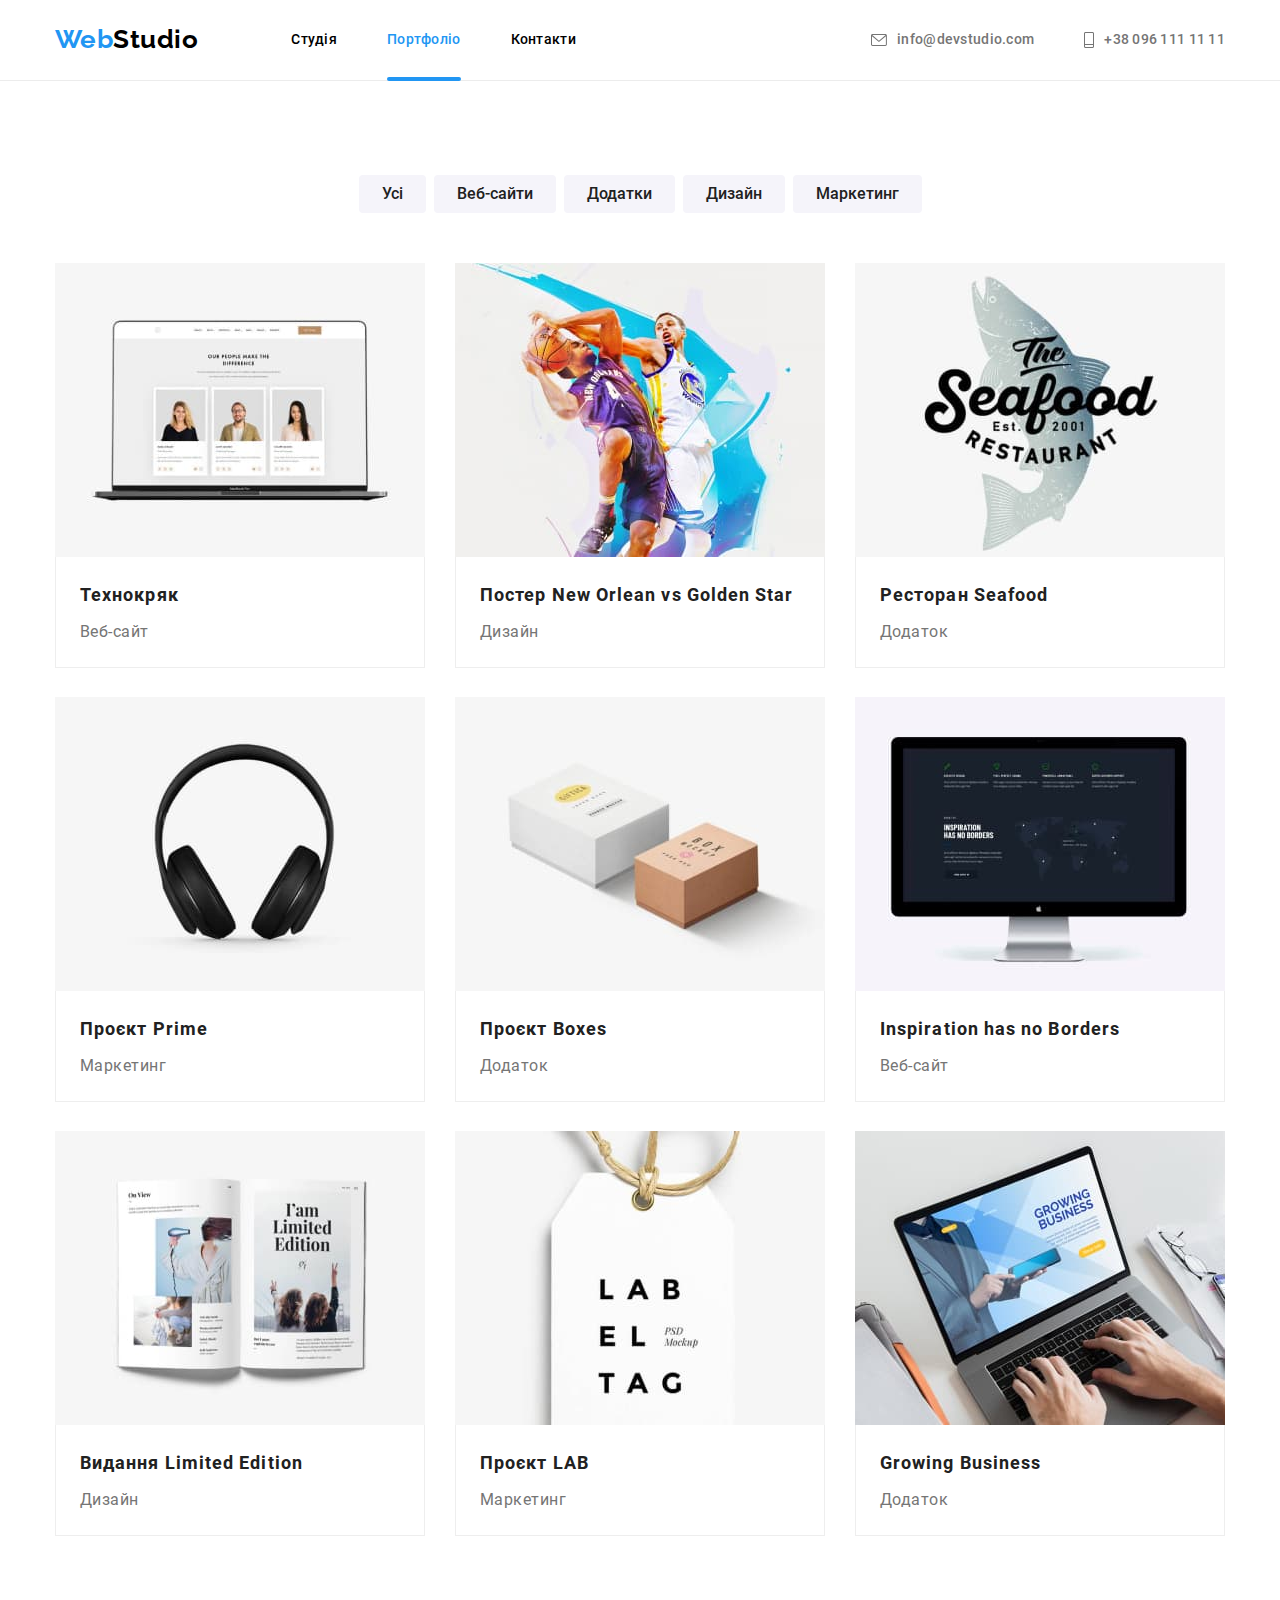
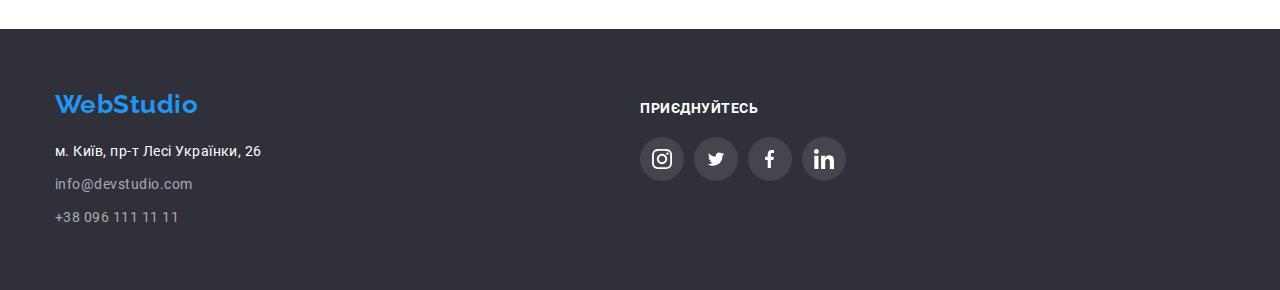
==== portfolio.html @ 0b87cbca "initial" ====
<!DOCTYPE html>
<html lang="uk">
  <head>
    <meta charset="UTF-8" />
    <meta http-equiv="X-UA-Compatible" content="IE=edge" />
    <meta name="viewport" content="width=device-width, initial-scale=1.0" />
    <link rel="stylesheet" href="./css/main.min.css" />
    <title>Студія</title>
  </head>
  <body>
    <!-- Шапка сайту -->
    <header class="header">
      <div class="container container--df container--ai-center">
        <a class="logo header__logo link" href="./index.html">
          <span class="logo__part logo__part--accent">Web</span
          ><span class="logo__part logo__part--black">Studio</span>
        </a>

        <nav class="nav">
          <ul class="nav-list">
            <li class="nav-list__item">
              <a class="nav-list__link link" href="./index.html"> Студія </a>
            </li>
            <li class="nav-list__item">
              <a
                class="nav-list__link nav-list__link--current link"
                href="./portfolio.html"
              >
                Портфоліо
              </a>
            </li>
            <li class="nav-list__item">
              <a class="nav-list__link link" href="">Контакти</a>
            </li>
          </ul>
        </nav>

        <ul class="addr-list addr-list--right">
          <li class="addr-list__item">
            <a
              class="addr-list__link addr-list__link--gray link"
              href="mailto:info@devstudio.com"
            >
              <svg class="addr-list__icon" width="16" height="12">
                <use href="images/icons.svg#icon-mail"></use>
              </svg>
              info@devstudio.com
            </a>
          </li>
          <li class="addr-list__item">
            <a
              class="addr-list__link addr-list__link--gray link"
              href="tel:+380961111111"
            >
              <svg class="addr-list__icon" width="10" height="16">
                <use href="images/icons.svg#icon-phone"></use>
              </svg>
              +38 096 111 11 11
            </a>
          </li>
        </ul>
      </div>
    </header>

    <!-- Головний вміст -->
    <main class="main">
      <!-- Наші роботи -->
      <section class="section works">
        <div class="container">
          <h1 class="visually-hidden">Наші роботи</h1>
          <ul class="works-filter-list list">
            <li class="works-item">
              <button class="btn btn--small-alt" type="button">Усі</button>
            </li>
            <li class="works-item">
              <button class="btn btn--small-alt" type="button">
                Веб-сайти
              </button>
            </li>
            <li class="works-item">
              <button class="btn btn--small-alt" type="button">Додатки</button>
            </li>
            <li class="works-item">
              <button class="btn btn--small-alt" type="button">Дизайн</button>
            </li>
            <li class="works-item">
              <button class="btn btn--small-alt" type="button">
                Маркетинг
              </button>
            </li>
          </ul>

          <h2 class="visually-hidden">Галерея робіт</h2>
          <ul class="works-gallery-list list">
            <li class="works-gallery-item">
              <a class="works-gallery-link-wrap link" href="">
                <div class="works-gallery-item-wrap">
                  <img
                    class="works-gallery-img"
                    src="./images/portfolio/work1.jpg"
                    alt="Комп'ютер з відкритою веб-сторінкою"
                    width="370"
                    height="294"
                  />
                  <p class="works-gallery-overlay-text">
                    Ресурс пропонує комплексні пропозиції з різним рівнем
                    функціоналу та сервісів. Все це дозволить відвідувачу
                    отримати вичерпні відомості про компанію чи приватну особу.
                  </p>
                </div>
                <div class="works-gallery-content">
                  <h3 class="works-gallery-item-title">Технокряк</h3>
                  <p class="works-gallery-item-text">Веб-сайт</p>
                </div>
              </a>
            </li>
            <li class="works-gallery-item">
              <a class="works-gallery-link-wrap link" href="">
                <div class="works-gallery-item-wrap">
                  <img
                    class="works-gallery-img"
                    src="./images/portfolio/work2.jpg"
                    alt="Дві людини грають в баскетбол"
                    width="370"
                    height="294"
                  />
                  <p class="works-gallery-overlay-text">
                    Ресурс пропонує комплексні пропозиції з різним рівнем
                    функціоналу та сервісів. Все це дозволить відвідувачу
                    отримати вичерпні відомості про компанію чи приватну особу.
                  </p>
                </div>
                <div class="works-gallery-content">
                  <h3 class="works-gallery-item-title">
                    Постер <span lang="en">New Orlean vs Golden Star</span>
                  </h3>
                  <p class="works-gallery-item-text">Дизайн</p>
                </div>
              </a>
            </li>
            <li class="works-gallery-item">
              <a class="works-gallery-link-wrap link" href="">
                <div class="works-gallery-item-wrap">
                  <img
                    class="works-gallery-img"
                    src="./images/portfolio/work3.jpg"
                    alt="Назва ресторану, на фоні якого намальована риба"
                    width="370"
                    height="294"
                  />
                  <p class="works-gallery-overlay-text">
                    Ресурс пропонує комплексні пропозиції з різним рівнем
                    функціоналу та сервісів. Все це дозволить відвідувачу
                    отримати вичерпні відомості про компанію чи приватну особу.
                  </p>
                </div>
                <div class="works-gallery-content">
                  <h3 class="works-gallery-item-title">
                    Ресторан <span lang="en">Seafood</span>
                  </h3>
                  <p class="works-gallery-item-text">Додаток</p>
                </div>
              </a>
            </li>
            <li class="works-gallery-item">
              <a class="works-gallery-link-wrap link" href="">
                <div class="works-gallery-item-wrap">
                  <img
                    class="works-gallery-img"
                    src="./images/portfolio/work4.jpg"
                    alt="Повнорозмірні навушники"
                    width="370"
                    height="294"
                  />
                  <p class="works-gallery-overlay-text">
                    Ресурс пропонує комплексні пропозиції з різним рівнем
                    функціоналу та сервісів. Все це дозволить відвідувачу
                    отримати вичерпні відомості про компанію чи приватну особу.
                  </p>
                </div>
                <div class="works-gallery-content">
                  <h3 class="works-gallery-item-title">
                    Проєкт <span lang="en">Prime</span>
                  </h3>
                  <p class="works-gallery-item-text">Маркетинг</p>
                </div>
              </a>
            </li>
            <li class="works-gallery-item">
              <a class="works-gallery-link-wrap link" href="">
                <div class="works-gallery-item-wrap">
                  <img
                    class="works-gallery-img"
                    src="./images/portfolio/work5.jpg"
                    alt="Дві коробки"
                    width="370"
                    height="294"
                  />
                  <p class="works-gallery-overlay-text">
                    Ресурс пропонує комплексні пропозиції з різним рівнем
                    функціоналу та сервісів. Все це дозволить відвідувачу
                    отримати вичерпні відомості про компанію чи приватну особу.
                  </p>
                </div>
                <div class="works-gallery-content">
                  <h3 class="works-gallery-item-title">
                    Проєкт <span lang="en">Boxes</span>
                  </h3>
                  <p class="works-gallery-item-text">Додаток</p>
                </div>
              </a>
            </li>
            <li class="works-gallery-item">
              <a class="works-gallery-link-wrap link" href="">
                <div class="works-gallery-item-wrap">
                  <img
                    class="works-gallery-img"
                    src="./images/portfolio/work6.jpg"
                    alt="Монітор, на якому включено веб-сайт"
                    width="370"
                    height="294"
                  />
                  <p class="works-gallery-overlay-text">
                    Ресурс пропонує комплексні пропозиції з різним рівнем
                    функціоналу та сервісів. Все це дозволить відвідувачу
                    отримати вичерпні відомості про компанію чи приватну особу.
                  </p>
                </div>
                <div class="works-gallery-content">
                  <h3 class="works-gallery-item-title">
                    <span lang="en">Inspiration has no Borders</span>
                  </h3>
                  <p class="works-gallery-item-text">Веб-сайт</p>
                </div>
              </a>
            </li>
            <li class="works-gallery-item">
              <a class="works-gallery-link-wrap link" href="">
                <div class="works-gallery-item-wrap">
                  <img
                    class="works-gallery-img"
                    src="./images/portfolio/work7.jpg"
                    alt="Відкрита книга видання"
                    width="370"
                    height="294"
                  />
                  <p class="works-gallery-overlay-text">
                    Ресурс пропонує комплексні пропозиції з різним рівнем
                    функціоналу та сервісів. Все це дозволить відвідувачу
                    отримати вичерпні відомості про компанію чи приватну особу.
                  </p>
                </div>
                <div class="works-gallery-content">
                  <h3 class="works-gallery-item-title">
                    Видання <span lang="en">Limited Edition</span>
                  </h3>
                  <p class="works-gallery-item-text">Дизайн</p>
                </div>
              </a>
            </li>
            <li class="works-gallery-item">
              <a class="works-gallery-link-wrap link" href="">
                <div class="works-gallery-item-wrap">
                  <img
                    class="works-gallery-img"
                    src="./images/portfolio/work8.jpg"
                    alt="Лейбел на мотузці"
                    width="370"
                    height="294"
                  />
                  <p class="works-gallery-overlay-text">
                    Ресурс пропонує комплексні пропозиції з різним рівнем
                    функціоналу та сервісів. Все це дозволить відвідувачу
                    отримати вичерпні відомості про компанію чи приватну особу.
                  </p>
                </div>
                <div class="works-gallery-content">
                  <h3 class="works-gallery-item-title">
                    Проєкт <span lang="en">LAB</span>
                  </h3>
                  <p class="works-gallery-item-text">Маркетинг</p>
                </div>
              </a>
            </li>
            <li class="works-gallery-item">
              <a class="works-gallery-link-wrap link" href="">
                <div class="works-gallery-item-wrap">
                  <img
                    class="works-gallery-img"
                    src="./images/portfolio/work9.jpg"
                    alt="Ноутбук, за яким працюють, на якому відкрито додаток"
                    width="370"
                    height="294"
                  />
                  <p class="works-gallery-overlay-text">
                    Ресурс пропонує комплексні пропозиції з різним рівнем
                    функціоналу та сервісів. Все це дозволить відвідувачу
                    отримати вичерпні відомості про компанію чи приватну особу.
                  </p>
                </div>
                <div class="works-gallery-content">
                  <h3 class="works-gallery-item-title">Growing Business</h3>
                  <p class="works-gallery-item-text">Додаток</p>
                </div>
              </a>
            </li>
          </ul>
        </div>
      </section>
    </main>

    <!-- Підвал -->
    <footer class="footer">
      <div class="container footer-container">
        <div class="footer-address">
          <a class="logo footer-logo text-accent link" href="./index.html">
            Web<span class="text-white">Studio</span>
          </a>

          <address class="footer-addr">
            <p class="footer-text footer-direction">
              м. Київ, пр-т Лесі Українки, 26
            </p>

            <ul class="footer-list">
              <li class="footer-item">
                <a
                  class="footer-text footer-item-link link"
                  href="mailto:info@devstudio.com"
                  >info@devstudio.com</a
                >
              </li>
              <li class="footer-item">
                <a
                  class="footer-text footer-item-link link"
                  href="tel:+380961111111"
                  >+38 096 111 11 11</a
                >
              </li>
            </ul>
          </address>
        </div>

        <div class="footer-social-links">
          <h3 class="footer-social-text">Приєднуйтесь</h3>
          <ul class="footer-social-list">
            <li class="footer-social-item">
              <a class="footer-social-link" href="">
                <svg class="footer-social-icon" width="20" height="20">
                  <use href="./images/icons.svg#icon-instagram"></use>
                </svg>
              </a>
            </li>
            <li class="footer-social-item">
              <a class="footer-social-link" href="">
                <svg class="footer-social-icon" width="20" height="16.25">
                  <use href="./images/icons.svg#icon-twitter"></use>
                </svg>
              </a>
            </li>
            <li class="footer-social-item">
              <a class="footer-social-link" href="">
                <svg class="footer-social-icon" width="10" height="20">
                  <use href="./images/icons.svg#icon-facebook"></use>
                </svg>
              </a>
            </li>
            <li class="footer-social-item">
              <a class="footer-social-link" href="">
                <svg class="footer-social-icon" width="20" height="20">
                  <use href="./images/icons.svg#icon-linkedin"></use>
                </svg>
              </a>
            </li>
          </ul>
        </div>
      </div>
    </footer>
  </body>
</html>
---- css/main.min.css ----
:root{--primary-color: #212121;--secondary-color: #757575;--secondary-sub-color: #ffffff99;--accent-primary-color: #2196f3;--primary-background-color: #ffffff;--secondary-background-color: #2f303a;--primary-white-color: #ffffff;--primary-black-color: #000000;--logo-text-font: "Raleway", sans-serif;--primary-gap: 30px;--primary-icon-color: #afb1b8;--default-cubic-bezier: cubic-bezier(0.4, 0, 0.2, 1)}.visually-hidden{position:absolute;width:1px;height:1px;margin:-1px;border:0;padding:0;white-space:nowrap;-webkit-clip-path:inset(100%);clip-path:inset(100%);clip:rect(0 0 0 0);overflow:hidden}.is-hidden{opacity:0;visibility:hidden;pointer-events:none}/*! modern-normalize v1.1.0 | MIT License | https://github.com/sindresorhus/modern-normalize */*,::before,::after{-webkit-box-sizing:border-box;box-sizing:border-box}html{-moz-tab-size:4;-o-tab-size:4;tab-size:4}html{line-height:1.15;-webkit-text-size-adjust:100%}body{margin:0}body{font-family:system-ui,-apple-system,"Segoe UI",Roboto,Helvetica,Arial,sans-serif,"Apple Color Emoji","Segoe UI Emoji"}hr{height:0;color:inherit}abbr[title]{-webkit-text-decoration:underline dotted;text-decoration:underline dotted}b,strong{font-weight:bolder}code,kbd,samp,pre{font-family:ui-monospace,SFMono-Regular,Consolas,"Liberation Mono",Menlo,monospace;font-size:1em}small{font-size:80%}sub,sup{font-size:75%;line-height:0;position:relative;vertical-align:baseline}sub{bottom:-0.25em}sup{top:-0.5em}table{text-indent:0;border-color:inherit}button,input,optgroup,select,textarea{font-family:inherit;font-size:100%;line-height:1.15;margin:0}button,select{text-transform:none}button,[type=button],[type=reset],[type=submit]{-webkit-appearance:button}::-moz-focus-inner{border-style:none;padding:0}:-moz-focusring{outline:1px dotted ButtonText}:-moz-ui-invalid{box-shadow:none}legend{padding:0}progress{vertical-align:baseline}::-webkit-inner-spin-button,::-webkit-outer-spin-button{height:auto}[type=search]{-webkit-appearance:textfield;outline-offset:-2px}::-webkit-search-decoration{-webkit-appearance:none}::-webkit-file-upload-button{-webkit-appearance:button;font:inherit}summary{display:list-item}h1,h2,h3,h4,h5,h6,p{margin:0;padding:0}ul{margin:0;padding:0;list-style:none}textarea{resize:none}.link{text-decoration:none}body{font-family:"Roboto",sans-serif;letter-spacing:.03em;color:var(--primary-color)}@font-face{font-family:"Raleway";font-style:normal;font-weight:700;src:local(""),url("../fonts/raleway-v28-latin-700.woff2") format("woff2"),url("../fonts/raleway-v28-latin-700.woff") format("woff")}@font-face{font-family:"Roboto";font-style:normal;font-weight:400;src:local(""),url("../fonts/roboto-v30-latin_cyrillic-ext_cyrillic-regular.woff2") format("woff2"),url("../fonts/roboto-v30-latin_cyrillic-ext_cyrillic-regular.woff") format("woff")}@font-face{font-family:"Roboto";font-style:normal;font-weight:500;src:local(""),url("../fonts/roboto-v30-latin_cyrillic-ext_cyrillic-500.woff2") format("woff2"),url("../fonts/roboto-v30-latin_cyrillic-ext_cyrillic-500.woff") format("woff")}@font-face{font-family:"Roboto";font-style:normal;font-weight:700;src:local(""),url("../fonts/roboto-v30-latin_cyrillic-ext_cyrillic-700.woff2") format("woff2"),url("../fonts/roboto-v30-latin_cyrillic-ext_cyrillic-700.woff") format("woff")}@font-face{font-family:"Roboto";font-style:normal;font-weight:900;src:local(""),url("../fonts/roboto-v30-latin_cyrillic-ext_cyrillic-900.woff2") format("woff2"),url("../fonts/roboto-v30-latin_cyrillic-ext_cyrillic-900.woff") format("woff")}.flex-center{display:-webkit-box;display:-ms-flexbox;display:flex;-webkit-box-pack:center;-ms-flex-pack:center;justify-content:center}.btn,.btn--small-alt,.btn--hover-effect{min-width:200px;height:50px;padding-inline:32px;padding-block:10px;font-family:inherit;font-weight:700;font-size:16px;line-height:1.88;text-align:center;letter-spacing:.06em;-webkit-transition:background-color 250ms var(--default-cubic-bezier),color 250ms var(--default-cubic-bezier);-o-transition:background-color 250ms var(--default-cubic-bezier),color 250ms var(--default-cubic-bezier);transition:background-color 250ms var(--default-cubic-bezier),color 250ms var(--default-cubic-bezier);color:var(--primary-white-color);background-color:var(--accent-primary-color);border:1px solid rgba(0,0,0,0);border-radius:4px;cursor:pointer}.btn--db{display:block}.btn--df{display:-webkit-box;display:-ms-flexbox;display:flex}.btn--dif{display:-webkit-inline-box;display:-ms-inline-flexbox;display:inline-flex}.btn--flex-center{-webkit-box-pack:center;-ms-flex-pack:center;justify-content:center;-webkit-box-align:center;-ms-flex-align:center;align-items:center}.btn--gap10{gap:10px}.btn--margin-inline-auto{margin-left:auto;margin-right:auto}.btn--hover-effect:hover,.btn--hover-effect:focus{background-color:var(--primary-white-color);color:var(--accent-primary-color)}.btn--shadow-persistent{-webkit-box-shadow:0px 4px 4px rgba(0,0,0,.15);box-shadow:0px 4px 4px rgba(0,0,0,.15)}.btn--shadow-on-hover{-webkit-transition:background-color 250ms var(--default-cubic-bezier),color 250ms var(--default-cubic-bezier),-webkit-box-shadow 250ms var(--default-cubic-bezier);transition:background-color 250ms var(--default-cubic-bezier),color 250ms var(--default-cubic-bezier),-webkit-box-shadow 250ms var(--default-cubic-bezier);-o-transition:background-color 250ms var(--default-cubic-bezier),color 250ms var(--default-cubic-bezier),box-shadow 250ms var(--default-cubic-bezier);transition:background-color 250ms var(--default-cubic-bezier),color 250ms var(--default-cubic-bezier),box-shadow 250ms var(--default-cubic-bezier);transition:background-color 250ms var(--default-cubic-bezier),color 250ms var(--default-cubic-bezier),box-shadow 250ms var(--default-cubic-bezier),-webkit-box-shadow 250ms var(--default-cubic-bezier)}.btn--shadow-on-hover:hover,.btn--shadow-on-hover:focus{-webkit-box-shadow:0px 4px 4px rgba(0,0,0,.15);box-shadow:0px 4px 4px rgba(0,0,0,.15)}.btn--small-alt{min-width:25px;height:38px;padding-inline:22px;padding-block:0px;font-weight:500;line-height:1.62;letter-spacing:normal;-webkit-transition:background-color 250ms var(--default-cubic-bezier),color 250ms var(--default-cubic-bezier),-webkit-box-shadow 250ms var(--default-cubic-bezier);transition:background-color 250ms var(--default-cubic-bezier),color 250ms var(--default-cubic-bezier),-webkit-box-shadow 250ms var(--default-cubic-bezier);-o-transition:background-color 250ms var(--default-cubic-bezier),color 250ms var(--default-cubic-bezier),box-shadow 250ms var(--default-cubic-bezier);transition:background-color 250ms var(--default-cubic-bezier),color 250ms var(--default-cubic-bezier),box-shadow 250ms var(--default-cubic-bezier);transition:background-color 250ms var(--default-cubic-bezier),color 250ms var(--default-cubic-bezier),box-shadow 250ms var(--default-cubic-bezier),-webkit-box-shadow 250ms var(--default-cubic-bezier);color:var(--primary-color);background-color:#f5f4fa}.btn--small-alt:hover,.btn--small-alt:focus{background-color:var(--accent-primary-color);color:var(--primary-white-color);-webkit-box-shadow:0px 3px 1px rgba(0,0,0,.1),0px 1px 2px rgba(0,0,0,.08),0px 2px 2px rgba(0,0,0,.12);box-shadow:0px 3px 1px rgba(0,0,0,.1),0px 1px 2px rgba(0,0,0,.08),0px 2px 2px rgba(0,0,0,.12)}.container{margin-inline:auto;padding-inline:15px;width:1200px}.container--df{display:-webkit-box;display:-ms-flexbox;display:flex}.container--ai-center{-webkit-box-align:center;-ms-flex-align:center;align-items:center}.section{padding-top:94px;padding-bottom:94px}.section__title{margin-bottom:50px;font-size:36px;line-height:1.17;text-align:center}.clients-backdrop{position:fixed;top:0;left:0;width:100%;height:100%;-webkit-transition:opacity 250ms var(--default-cubic-bezier),visibility 250ms var(--default-cubic-bezier);-o-transition:opacity 250ms var(--default-cubic-bezier),visibility 250ms var(--default-cubic-bezier);transition:opacity 250ms var(--default-cubic-bezier),visibility 250ms var(--default-cubic-bezier);background-color:rgba(0,0,0,.2)}.clients-backdrop.is-hidden{-webkit-transition:opacity 250ms var(--default-cubic-bezier),visibility 250ms var(--default-cubic-bezier);-o-transition:opacity 250ms var(--default-cubic-bezier),visibility 250ms var(--default-cubic-bezier);transition:opacity 250ms var(--default-cubic-bezier),visibility 250ms var(--default-cubic-bezier)}.clients-backdrop .clients-modal{position:absolute;top:50%;left:50%;padding:40px;width:530px;height:580px;-webkit-transform:translate(-50%, -50%);-ms-transform:translate(-50%, -50%);transform:translate(-50%, -50%);background-color:#fff;border-radius:4px}.modal-btn-close{position:absolute;top:8px;right:8px;display:-webkit-box;display:-ms-flexbox;display:flex;-webkit-box-pack:center;-ms-flex-pack:center;justify-content:center;-webkit-box-align:center;-ms-flex-align:center;align-items:center;width:30px;height:30px;background-color:var(--primary-background-color);border:1px solid rgba(0,0,0,.1);border-radius:50%;cursor:pointer}.modal-btn-close:hover .modal-btn-icon,.modal-btn-close:focus .modal-btn-icon{fill:var(--accent-primary-color)}.modal-title{margin-bottom:12px;font-weight:700;font-size:20px;line-height:1.15;text-align:center;color:var(--primary-color)}.modal-form-wrap{display:-webkit-box;display:-ms-flexbox;display:flex;-webkit-box-orient:vertical;-webkit-box-direction:normal;-ms-flex-direction:column;flex-direction:column;gap:10px;margin-bottom:20px}.modal-form-field-wrap{position:relative}.modal-form-field{display:-webkit-box;display:-ms-flexbox;display:flex;-webkit-box-pack:center;-ms-flex-pack:center;justify-content:center;-webkit-box-align:center;-ms-flex-align:center;align-items:center;gap:8px;margin-bottom:30px}.modal-form-flex-field{display:-webkit-box;display:-ms-flexbox;display:flex;-webkit-box-orient:vertical;-webkit-box-direction:normal;-ms-flex-direction:column;flex-direction:column;gap:4px}.modal-form-text{font-size:12px;line-height:1.17;letter-spacing:.01em;color:#757575}.modal-form-input{display:block;width:100%;height:40px;padding-left:42px;-webkit-transition:border-color 250ms var(--default-cubic-bezier);-o-transition:border-color 250ms var(--default-cubic-bezier);transition:border-color 250ms var(--default-cubic-bezier);border:1px solid rgba(33,33,33,.2);border-radius:4px;outline:rgba(0,0,0,0)}.modal-form-input:focus{border-color:var(--accent-primary-color)}.modal-form-input:focus+.modal-form-icon{fill:var(--accent-primary-color)}.modal-form-textarea{display:block;width:100%;height:120px;padding-inline:16px;padding-block:12px;font-size:12px;line-height:1.17;letter-spacing:.01em;-webkit-transition:border-color 250ms var(--default-cubic-bezier);-o-transition:border-color 250ms var(--default-cubic-bezier);transition:border-color 250ms var(--default-cubic-bezier);border:1px solid rgba(33,33,33,.2);border-radius:4px;outline:rgba(0,0,0,0)}.modal-form-textarea:focus{border-color:var(--accent-primary-color)}.modal-form-textarea::-webkit-input-placeholder{font-size:12px;line-height:1.17;letter-spacing:.01em;color:rgba(117,117,117,.5)}.modal-form-textarea::-moz-placeholder{font-size:12px;line-height:1.17;letter-spacing:.01em;color:rgba(117,117,117,.5)}.modal-form-textarea:-ms-input-placeholder{font-size:12px;line-height:1.17;letter-spacing:.01em;color:rgba(117,117,117,.5)}.modal-form-textarea::-ms-input-placeholder{font-size:12px;line-height:1.17;letter-spacing:.01em;color:rgba(117,117,117,.5)}.modal-form-textarea::placeholder{font-size:12px;line-height:1.17;letter-spacing:.01em;color:rgba(117,117,117,.5)}.modal-form-icon{position:absolute;top:50%;left:12px;-webkit-transform:translateY(-50%);-ms-transform:translateY(-50%);transform:translateY(-50%);-webkit-transition:fill 250ms var(--default-cubic-bezier);-o-transition:fill 250ms var(--default-cubic-bezier);transition:fill 250ms var(--default-cubic-bezier);pointer-events:none}.modal-form-icon-wrap{display:inline-block;width:16px;height:15px;-webkit-transition:background-color 250ms var(--default-cubic-bezier),border-color 250ms var(--default-cubic-bezier);-o-transition:background-color 250ms var(--default-cubic-bezier),border-color 250ms var(--default-cubic-bezier);transition:background-color 250ms var(--default-cubic-bezier),border-color 250ms var(--default-cubic-bezier);border:2px solid #000;border-radius:2px}.modal-form-icon-inline{position:relative;top:-2px;left:-2px;fill:var(--primary-white-color);background-color:rgba(0,0,0,0);outline:rgba(0,0,0,0)}.modal-form-icon-inline:focus{outline:2px solid #000}.modal-form-checkbox:checked+.modal-form-icon-wrap{background-color:var(--accent-primary-color);border-color:rgba(0,0,0,0)}.modal-form-agreement{font-size:14px;line-height:1.71;color:var(--secondary-color)}.modal-form-agreement a{color:var(--accent-primary-color)}.logo{font-family:var(--logo-text-font);font-weight:700;font-size:26px;line-height:1.2;color:var(--accent-primary-color)}.logo__part--white{color:var(--primary-white-color)}.logo__part--black{color:var(--primary-black-color)}.logo__part--accent{color:var(--accent-primary-color)}.clients-list{display:-webkit-box;display:-ms-flexbox;display:flex;-ms-flex-wrap:wrap;flex-wrap:wrap;gap:30px}.clients-item{width:calc((100% - 150px)/6)}.clients-item-link{display:-webkit-box;display:-ms-flexbox;display:flex;-webkit-box-pack:center;-ms-flex-pack:center;justify-content:center;-webkit-box-align:center;-ms-flex-align:center;align-items:center;min-width:100%;height:92px;-webkit-transition:border-color 250ms var(--default-cubic-bezier),color 250ms var(--default-cubic-bezier);-o-transition:border-color 250ms var(--default-cubic-bezier),color 250ms var(--default-cubic-bezier);transition:border-color 250ms var(--default-cubic-bezier),color 250ms var(--default-cubic-bezier);border:1px solid var(--primary-icon-color);border-radius:4px;color:var(--primary-icon-color);cursor:pointer}.clients-item-link:hover,.clients-item-link:focus{border-color:var(--accent-primary-color);color:var(--accent-primary-color)}.clients-item-link:active{border-color:var(--primary-icon-color);color:var(--primary-icon-color)}.clients-icon{fill:currentColor}.features{padding-bottom:0}.features-list{display:-webkit-box;display:-ms-flexbox;display:flex;-ms-flex-wrap:wrap;flex-wrap:wrap;gap:var(--primary-gap)}.features-list__item{width:calc((100% - var(--primary-gap)*3)/4)}.features__title{padding-bottom:10px;font-size:14px;line-height:1.14;text-transform:uppercase}.features__text{font-size:14px;line-height:1.71;color:var(--secondary-color)}.features__icon-container{display:-webkit-box;display:-ms-flexbox;display:flex;-webkit-box-pack:center;-ms-flex-pack:center;justify-content:center;-webkit-box-align:center;-ms-flex-align:center;align-items:center;min-width:100%;height:120px;margin-bottom:30px;background-color:#f5f4fa}.footer{padding-block:60px;background-color:var(--secondary-background-color)}.footer-container{display:-webkit-box;display:-ms-flexbox;display:flex}.footer-logo{display:inline-block;padding-bottom:20px}.footer-text{display:inline-block;font-style:normal;font-size:14px;line-height:1.71}.footer-direction{margin-bottom:9px;color:var(--primary-white-color)}.footer-item{margin-bottom:9px}.footer-item:last-child{margin-bottom:0}.footer-item-link{-webkit-transition:color 250ms var(--default-cubic-bezier);-o-transition:color 250ms var(--default-cubic-bezier);transition:color 250ms var(--default-cubic-bezier);color:var(--secondary-sub-color)}.footer-item-link:hover,.footer-item-link:focus{color:var(--accent-primary-color)}.footer-item-link:active{color:var(--secondary-sub-color)}.footer-address{-webkit-box-flex:1;-ms-flex-positive:1;flex-grow:1}.footer-social-links{-webkit-box-flex:1;-ms-flex-positive:1;flex-grow:1;margin-top:12px}.footer-social-text{padding-bottom:20px;font-weight:700;font-size:14px;line-height:1.14;text-transform:uppercase;color:#fff}.footer-social-list{display:-webkit-box;display:-ms-flexbox;display:flex;gap:10px}.footer-social-link{display:-webkit-box;display:-ms-flexbox;display:flex;-webkit-box-pack:center;-ms-flex-pack:center;justify-content:center;-webkit-box-align:center;-ms-flex-align:center;align-items:center;width:44px;height:44px;-webkit-transition:background-color 250ms var(--default-cubic-bezier);-o-transition:background-color 250ms var(--default-cubic-bezier);transition:background-color 250ms var(--default-cubic-bezier);border-radius:50%;background-color:rgba(255,255,255,.1);color:#fff;cursor:pointer}.footer-social-link:hover,.footer-social-link:focus{background-color:var(--accent-primary-color)}.footer-social-link:active{background-color:rgba(255,255,255,.1)}.footer-social-icon{fill:currentColor}.footer-form-subscription{width:50%;margin-top:12px}.footer-form-text{display:block;padding-bottom:20px;font-weight:700;font-size:14px;line-height:1.14;text-transform:uppercase;color:var(--primary-white-color)}.footer-form-input{width:358px;height:50px;margin-right:12px;padding-left:16px;background-color:rgba(0,0,0,0);border:1px solid rgba(255,255,255,.3);border-radius:4px;-webkit-filter:drop-shadow(0px 4px 4px rgba(0, 0, 0, 0.15));filter:drop-shadow(0px 4px 4px rgba(0, 0, 0, 0.15));color:rgba(255,255,255,.6)}.footer-form-input::-webkit-input-placeholder{font-size:16px;line-height:1.25;color:rgba(255,255,255,.6)}.footer-form-input::-moz-placeholder{font-size:16px;line-height:1.25;color:rgba(255,255,255,.6)}.footer-form-input:-ms-input-placeholder{font-size:16px;line-height:1.25;color:rgba(255,255,255,.6)}.footer-form-input::-ms-input-placeholder{font-size:16px;line-height:1.25;color:rgba(255,255,255,.6)}.footer-form-input::placeholder{font-size:16px;line-height:1.25;color:rgba(255,255,255,.6)}.footer-form-icon{fill:currentColor}.header{-webkit-box-sizing:inherit;box-sizing:inherit;border-bottom:1px solid #ececec}.header__logo{margin-right:93px}.nav-list,.addr-list{display:-webkit-box;display:-ms-flexbox;display:flex;gap:50px}.nav-list__item{position:relative}.nav-list__link,.addr-list__link{display:block;-ms-flex-item-align:center;align-self:center;padding-top:32px;padding-bottom:32px;font-weight:500;font-size:14px;line-height:1.14;letter-spacing:.02em;-webkit-transition:color 250ms var(--default-cubic-bezier);-o-transition:color 250ms var(--default-cubic-bezier);transition:color 250ms var(--default-cubic-bezier);color:var(--secondary-color);color:var(--primary-black-color)}.nav-list__link:hover,.addr-list__link:hover,.nav-list__link:focus,.addr-list__link:focus{color:var(--accent-primary-color)}.nav-list__link:active,.addr-list__link:active{color:var(--primary-black-color)}.nav-list__link--current{color:var(--accent-primary-color)}.nav-list__link--current::after{content:"";position:absolute;bottom:-1px;left:0;display:block;width:100%;height:4px;background:var(--accent-primary-color);border-radius:2px}.nav-list__link--gray{color:var(--secondary-color)}.addr-list--right{margin-left:auto}.addr-list__item{display:-webkit-box;display:-ms-flexbox;display:flex;gap:30px;-webkit-box-align:baseline;-ms-flex-align:baseline;align-items:baseline}.addr-list__link{display:-webkit-box;display:-ms-flexbox;display:flex;-webkit-box-align:center;-ms-flex-align:center;align-items:center;gap:10px}.addr-list__link--gray{color:var(--secondary-color)}.addr-list__icon{fill:currentColor}.hero{max-width:1600px;padding-block:200px;margin:0 auto;background-image:-webkit-gradient(linear, left top, left bottom, from(rgba(47, 48, 58, 0.4)), to(rgba(47, 48, 58, 0.4))),url("../images/index/hero-bg.jpg");background-image:-o-linear-gradient(rgba(47, 48, 58, 0.4), rgba(47, 48, 58, 0.4)),url("../images/index/hero-bg.jpg");background-image:linear-gradient(rgba(47, 48, 58, 0.4), rgba(47, 48, 58, 0.4)),url("../images/index/hero-bg.jpg");background-repeat:no-repeat;background-position:center;background-size:auto}.hero__title{margin-left:auto;margin-right:auto;margin-bottom:30px;width:696px;font-weight:900;font-size:44px;line-height:1.36;text-align:center;letter-spacing:.06em;text-transform:uppercase;color:var(--primary-white-color)}.ourworks__list{display:-webkit-box;display:-ms-flexbox;display:flex;-ms-flex-wrap:wrap;flex-wrap:wrap;gap:var(--primary-gap)}.ourworks-list__item{position:relative;width:calc((100% - var(--primary-gap)*2)/3);height:294px}.ourworks__img{display:block;width:100%;height:100%}.ourworks__text{position:absolute;bottom:0;display:block;width:100%;padding-top:27px;padding-bottom:27px;font-weight:700;font-size:14px;line-height:1.14;text-align:center;text-transform:uppercase;color:var(--primary-white-color);background-color:rgba(47,48,58,.8)}.team{background-color:#f5f4fa}.team-list{display:-webkit-box;display:-ms-flexbox;display:flex;-ms-flex-wrap:wrap;flex-wrap:wrap;gap:var(--primary-gap)}.team-item{width:calc((100% - var(--primary-gap)*3)/4);min-height:428px;background-color:#fff;-webkit-box-shadow:0px 1px 3px rgba(0,0,0,.12),0px 1px 1px rgba(0,0,0,.14),0px 2px 1px rgba(0,0,0,.2);box-shadow:0px 1px 3px rgba(0,0,0,.12),0px 1px 1px rgba(0,0,0,.14),0px 2px 1px rgba(0,0,0,.2);border-radius:0px 0px 4px 4px}.team-item img{display:block}.team-social-list{display:-webkit-box;display:-ms-flexbox;display:flex;-ms-flex-wrap:wrap;flex-wrap:wrap;-webkit-box-pack:center;-ms-flex-pack:center;justify-content:center;gap:10px;padding-inline:32px;margin-top:16px}.team-social-link{display:-webkit-box;display:-ms-flexbox;display:flex;-webkit-box-pack:center;-ms-flex-pack:center;justify-content:center;-webkit-box-align:center;-ms-flex-align:center;align-items:center;width:44px;height:44px;-webkit-transition:background-color 250ms var(--default-cubic-bezier),color 250ms var(--default-cubic-bezier);-o-transition:background-color 250ms var(--default-cubic-bezier),color 250ms var(--default-cubic-bezier);transition:background-color 250ms var(--default-cubic-bezier),color 250ms var(--default-cubic-bezier);border-radius:50%;color:var(--primary-icon-color);cursor:pointer}.team-social-link:hover,.team-social-link:focus{background-color:var(--accent-primary-color);color:#fff}.team-social-link:active{color:var(--primary-icon-color);background-color:rgba(0,0,0,0)}.team-social-icon{fill:currentColor}.team-content{display:block;padding-top:30px;padding-bottom:30px;text-align:center}.team-item-title{margin-bottom:10px;font-weight:500;font-size:16px;line-height:1.19;text-align:center}.team-item-text{font-size:16px;line-height:1.19;text-align:center;color:var(--secondary-color)}.works-filter-list{display:-webkit-box;display:-ms-flexbox;display:flex;-ms-flex-wrap:wrap;flex-wrap:wrap;-webkit-box-pack:center;-ms-flex-pack:center;justify-content:center;gap:8px;margin-bottom:50px}.works-gallery-list{display:-webkit-box;display:-ms-flexbox;display:flex;-ms-flex-wrap:wrap;flex-wrap:wrap;gap:var(--primary-gap)}.works-gallery-item{width:calc((100% - var(--primary-gap)*2)/3);height:404px;-webkit-transition:-webkit-box-shadow 250ms var(--default-cubic-bezier);transition:-webkit-box-shadow 250ms var(--default-cubic-bezier);-o-transition:box-shadow 250ms var(--default-cubic-bezier);transition:box-shadow 250ms var(--default-cubic-bezier);transition:box-shadow 250ms var(--default-cubic-bezier), -webkit-box-shadow 250ms var(--default-cubic-bezier)}.works-gallery-item:hover,.works-gallery-item:focus{-webkit-box-shadow:0px 1px 1px rgba(0,0,0,.12),0px 4px 4px rgba(0,0,0,.06),1px 4px 6px rgba(0,0,0,.16);box-shadow:0px 1px 1px rgba(0,0,0,.12),0px 4px 4px rgba(0,0,0,.06),1px 4px 6px rgba(0,0,0,.16)}.works-gallery-item:hover .works-gallery-overlay-text{-webkit-transform:translateY(0);-ms-transform:translateY(0);transform:translateY(0)}.works-gallery-item-wrap{position:relative;overflow:hidden}.works-gallery-img{display:block}.works-gallery-overlay-text{position:absolute;top:0;left:0;display:block;width:100%;height:100%;padding-block:63px;padding-inline:24px;font-size:18px;line-height:1.55;-webkit-transform:translateY(100%);-ms-transform:translateY(100%);transform:translateY(100%);-webkit-transition:-webkit-transform 250ms var(--default-cubic-bezier);transition:-webkit-transform 250ms var(--default-cubic-bezier);-o-transition:transform 250ms var(--default-cubic-bezier);transition:transform 250ms var(--default-cubic-bezier);transition:transform 250ms var(--default-cubic-bezier), -webkit-transform 250ms var(--default-cubic-bezier);background-color:rgba(33,150,243,.9);color:var(--primary-white-color);overflow:auto}.works-gallery-content{padding-block:20px;padding-inline:24px;--this-border-color: #eeeeee;border-right:1px solid var(--this-border-color);border-bottom:1px solid var(--this-border-color);border-left:1px solid var(--this-border-color)}.works-gallery-item-title{margin-bottom:4px;font-size:18px;line-height:2;letter-spacing:.06em;color:var(--primary-color)}.works-gallery-item-text{font-size:16px;line-height:1.88;color:var(--secondary-color)}/*# sourceMappingURL=main.min.css.map */
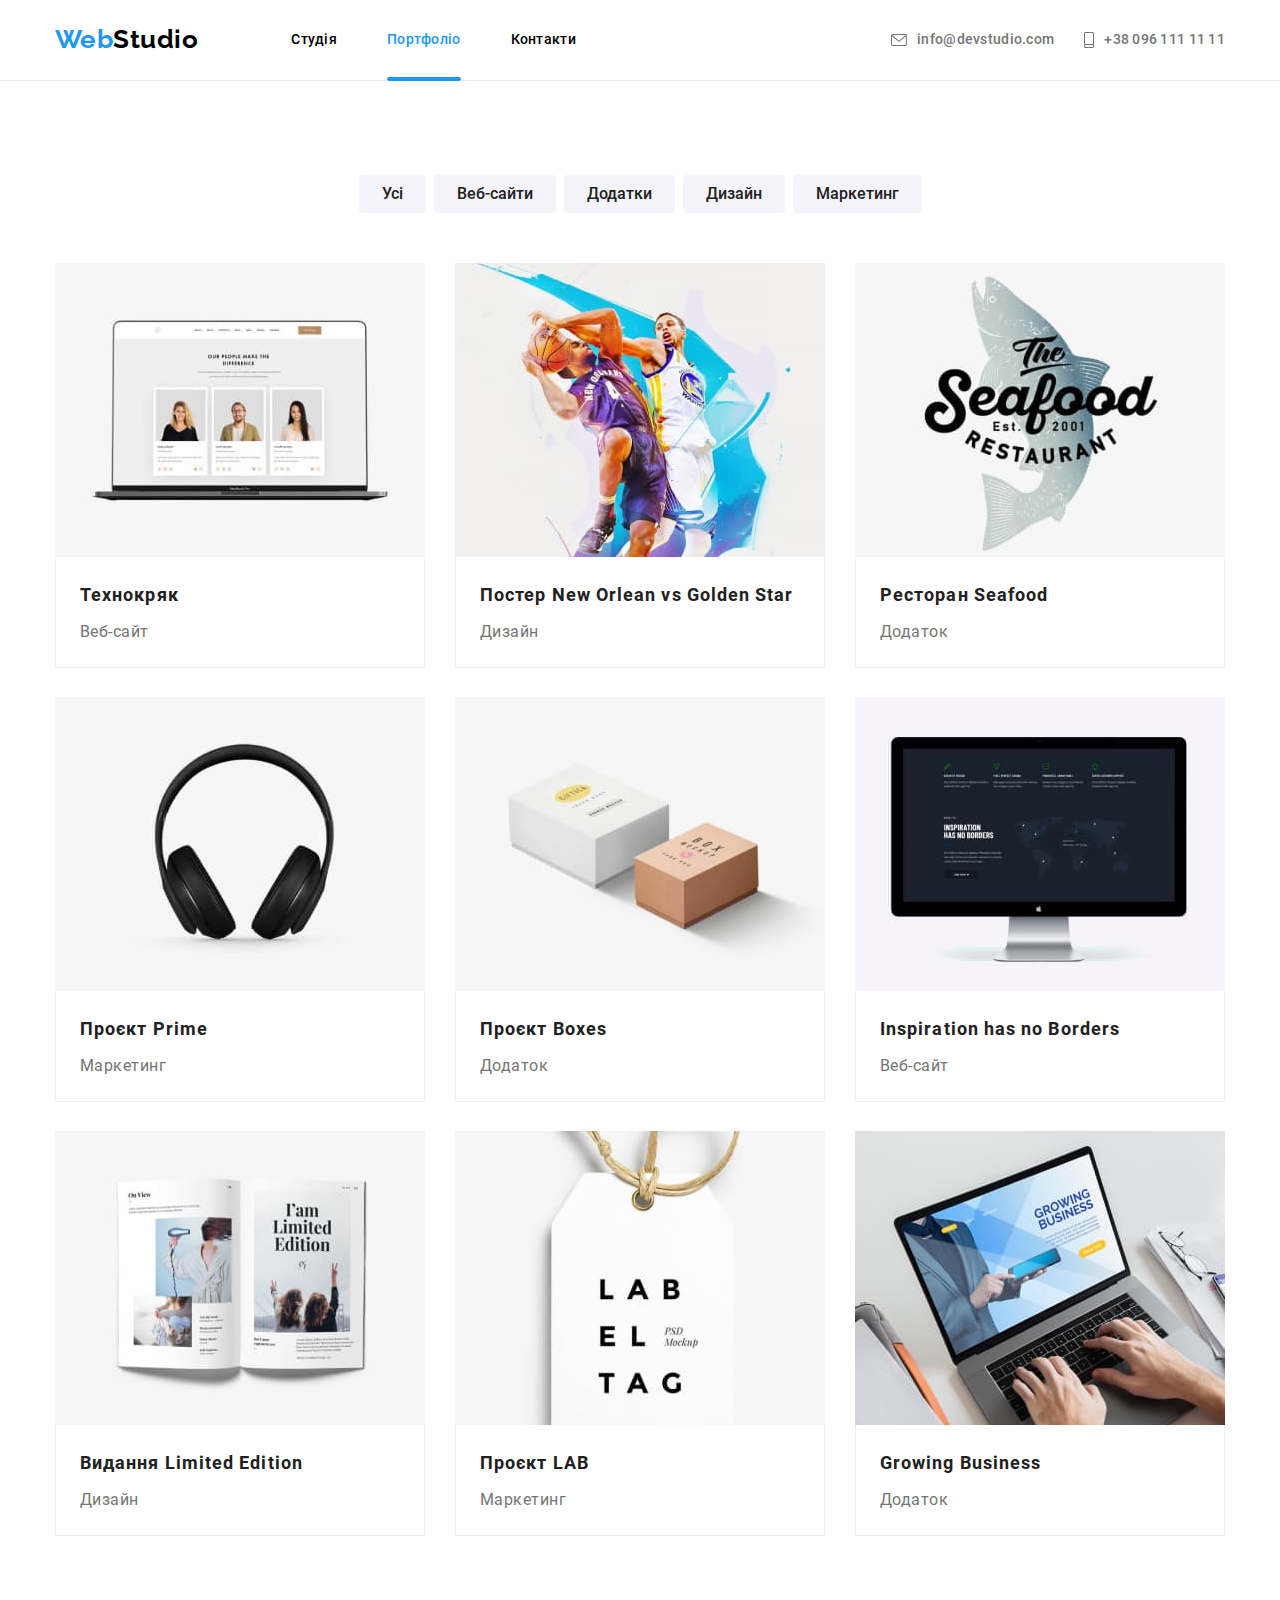
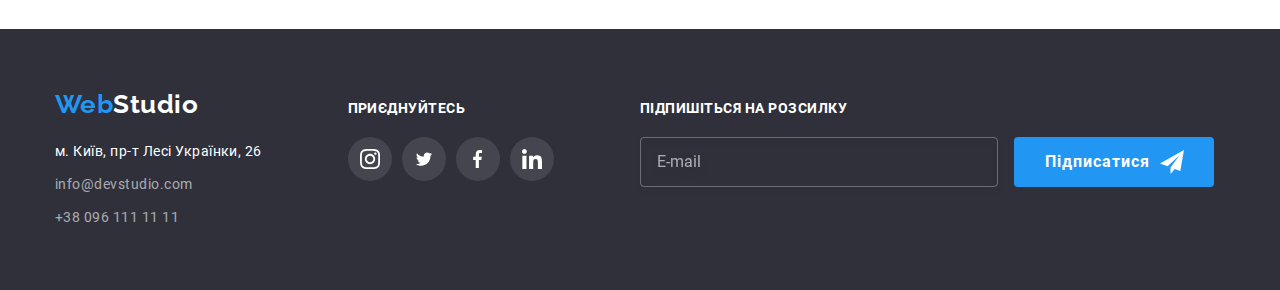
==== commit 93dac067: "index.html without adaptive pictures done" ====
--- a/portfolio.html
+++ b/portfolio.html
@@ -10,55 +10,146 @@
   <body>
     <!-- Шапка сайту -->
     <header class="header">
-      <div class="container container--df container--ai-center">
-        <a class="logo header__logo link" href="./index.html">
-          <span class="logo__part logo__part--accent">Web</span
-          ><span class="logo__part logo__part--black">Studio</span>
-        </a>
-
-        <nav class="nav">
-          <ul class="nav-list">
-            <li class="nav-list__item">
-              <a class="nav-list__link link" href="./index.html"> Студія </a>
-            </li>
-            <li class="nav-list__item">
-              <a
-                class="nav-list__link nav-list__link--current link"
-                href="./portfolio.html"
+      <div class="container">
+        <div class="header__content">
+          <div class="header__standard-menu-container">
+            <a class="logo header__logo link" href="./index.html">
+              <span class="logo__part logo__part--accent">Web</span
+              ><span class="logo__part logo__part--black">Studio</span>
+            </a>
+
+            <nav class="nav">
+              <ul class="nav-list">
+                <li class="nav-list__item">
+                  <a class="nav-list__link link" href="./index.html">
+                    Студія
+                  </a>
+                </li>
+                <li class="nav-list__item">
+                  <a
+                    class="nav-list__link nav-list__link--current link"
+                    href="./portfolio.html"
+                  >
+                    Портфоліо
+                  </a>
+                </li>
+                <li class="nav-list__item">
+                  <a class="nav-list__link link" href="">Контакти</a>
+                </li>
+              </ul>
+            </nav>
+
+            <ul class="addr-list addr-list--right">
+              <li class="addr-list__item">
+                <a
+                  class="addr-list__link link"
+                  href="mailto:info@devstudio.com"
+                >
+                  <svg class="addr-list__icon" width="16" height="12">
+                    <use href="images/icons.svg#icon-mail"></use>
+                  </svg>
+                  info@devstudio.com
+                </a>
+              </li>
+              <li class="addr-list__item">
+                <a class="addr-list__link link" href="tel:+380961111111">
+                  <svg class="addr-list__icon" width="10" height="16">
+                    <use href="images/icons.svg#icon-phone"></use>
+                  </svg>
+                  +38 096 111 11 11
+                </a>
+              </li>
+            </ul>
+          </div>
+
+          <div class="header__mobile-menu-container">
+            <a class="logo header__logo link" href="./index.html">
+              <span class="logo__part logo__part--accent">Web</span
+              ><span class="logo__part logo__part--black">Studio</span>
+            </a>
+
+            <button
+              class="header__btn-menu btn-menu btn-menu--center--inner"
+              type="button"
+            >
+              <svg class="btn-menu__icon" width="40" height="40" data-menu-open>
+                <use href="./images/icons.svg#icon-menu-burger"></use>
+              </svg>
+            </button>
+
+            <div class="mobile-menu is-hidden" data-menu-container>
+              <button
+                class="mobile-menu__btn btn-menu btn-menu--center--inner"
+                type="button"
+                data-menu-close
               >
-                Портфоліо
-              </a>
-            </li>
-            <li class="nav-list__item">
-              <a class="nav-list__link link" href="">Контакти</a>
-            </li>
-          </ul>
-        </nav>
-
-        <ul class="addr-list addr-list--right">
-          <li class="addr-list__item">
-            <a
-              class="addr-list__link addr-list__link--gray link"
-              href="mailto:info@devstudio.com"
-            >
-              <svg class="addr-list__icon" width="16" height="12">
-                <use href="images/icons.svg#icon-mail"></use>
-              </svg>
-              info@devstudio.com
-            </a>
-          </li>
-          <li class="addr-list__item">
-            <a
-              class="addr-list__link addr-list__link--gray link"
-              href="tel:+380961111111"
-            >
-              <svg class="addr-list__icon" width="10" height="16">
-                <use href="images/icons.svg#icon-phone"></use>
-              </svg>
-              +38 096 111 11 11
-            </a>
-          </li>
-        </ul>
+                <svg class="btn-menu__icon" width="40" height="40">
+                  <use href="./images/icons.svg#icon-menu-close"></use>
+                </svg>
+              </button>
+              <div class="mobile-menu__first-part">
+                <nav class="nav">
+                  <ul class="nav-list">
+                    <li class="nav-list__item">
+                      <a class="nav-list__link link" href="./index.html">
+                        Студія
+                      </a>
+                    </li>
+                    <li class="nav-list__item">
+                      <a
+                        class="nav-list__link nav-list__link--current link"
+                        href="./portfolio.html"
+                      >
+                        Портфоліо
+                      </a>
+                    </li>
+                    <li class="nav-list__item">
+                      <a class="nav-list__link link" href="">Контакти</a>
+                    </li>
+                  </ul>
+                </nav>
+              </div>
+
+              <div class="mobile-menu__last-part">
+                <ul class="addr-list addr-list--right">
+                  <li class="addr-list__item">
+                    <a
+                      class="addr-list__link link"
+                      href="mailto:info@devstudio.com"
+                    >
+                      <svg class="addr-list__icon" width="16" height="12">
+                        <use href="images/icons.svg#icon-mail"></use>
+                      </svg>
+                      info@devstudio.com
+                    </a>
+                  </li>
+                  <li class="addr-list__item">
+                    <a class="addr-list__link link" href="tel:+380961111111">
+                      <svg class="addr-list__icon" width="10" height="16">
+                        <use href="images/icons.svg#icon-phone"></use>
+                      </svg>
+                      +38 096 111 11 11
+                    </a>
+                  </li>
+                </ul>
+                <ul class="mobile-menu__soc-list">
+                  <li class="mobile-menu__soc-item">
+                    <a class="mobile-menu__soc-link link" href="">Instagram</a>
+                  </li>
+                  <li class="mobile-menu__soc-item">
+                    <a class="mobile-menu__soc-link link" href="">Twitter</a>
+                  </li>
+                  <li class="mobile-menu__soc-item">
+                    <a class="mobile-menu__soc-link link" href="">Facebook</a>
+                  </li>
+                  <li class="mobile-menu__soc-item">
+                    <a class="mobile-menu__soc-link link" href="">LinkedIn</a>
+                  </li>
+                </ul>
+              </div>
+            </div>
+          </div>
+        </div>
       </div>
     </header>
 
@@ -311,70 +402,99 @@
 
     <!-- Підвал -->
     <footer class="footer">
-      <div class="container footer-container">
-        <div class="footer-address">
-          <a class="logo footer-logo text-accent link" href="./index.html">
-            Web<span class="text-white">Studio</span>
-          </a>
-
-          <address class="footer-addr">
-            <p class="footer-text footer-direction">
-              м. Київ, пр-т Лесі Українки, 26
-            </p>
-
-            <ul class="footer-list">
-              <li class="footer-item">
-                <a
-                  class="footer-text footer-item-link link"
-                  href="mailto:info@devstudio.com"
-                  >info@devstudio.com</a
-                >
+      <div class="container">
+        <div class="footer-content">
+          <div class="footer-content-component footer-address">
+            <a class="logo footer-logo text-accent link" href="./index.html">
+              <span class="logo__part logo__part--accent">Web</span
+              ><span class="logo__part logo__part--white">Studio</span>
+            </a>
+
+            <address class="footer-addr">
+              <p class="footer-text footer-direction">
+                м. Київ, пр-т Лесі Українки, 26
+              </p>
+
+              <ul class="footer-list">
+                <li class="footer-item">
+                  <a
+                    class="footer-text footer-item-link link"
+                    href="mailto:info@devstudio.com"
+                    >info@devstudio.com</a
+                  >
+                </li>
+                <li class="footer-item">
+                  <a
+                    class="footer-text footer-item-link link"
+                    href="tel:+380961111111"
+                    >+38 096 111 11 11</a
+                  >
+                </li>
+              </ul>
+            </address>
+          </div>
+
+          <div class="footer-content-component footer-social-links">
+            <h3 class="footer-subheading">Приєднуйтесь</h3>
+            <ul class="footer-social-list">
+              <li class="footer-social-item">
+                <a class="footer-social-link" href="">
+                  <svg class="footer-social-icon" width="20" height="20">
+                    <use href="./images/icons.svg#icon-instagram"></use>
+                  </svg>
+                </a>
               </li>
-              <li class="footer-item">
-                <a
-                  class="footer-text footer-item-link link"
-                  href="tel:+380961111111"
-                  >+38 096 111 11 11</a
-                >
+              <li class="footer-social-item">
+                <a class="footer-social-link" href="">
+                  <svg class="footer-social-icon" width="20" height="16.25">
+                    <use href="./images/icons.svg#icon-twitter"></use>
+                  </svg>
+                </a>
+              </li>
+              <li class="footer-social-item">
+                <a class="footer-social-link" href="">
+                  <svg class="footer-social-icon" width="10" height="20">
+                    <use href="./images/icons.svg#icon-facebook"></use>
+                  </svg>
+                </a>
+              </li>
+              <li class="footer-social-item">
+                <a class="footer-social-link" href="">
+                  <svg class="footer-social-icon" width="20" height="20">
+                    <use href="./images/icons.svg#icon-linkedin"></use>
+                  </svg>
+                </a>
               </li>
             </ul>
-          </address>
-        </div>
-
-        <div class="footer-social-links">
-          <h3 class="footer-social-text">Приєднуйтесь</h3>
-          <ul class="footer-social-list">
-            <li class="footer-social-item">
-              <a class="footer-social-link" href="">
-                <svg class="footer-social-icon" width="20" height="20">
-                  <use href="./images/icons.svg#icon-instagram"></use>
+          </div>
+
+          <div class="footer-content-component footer-form-subscription">
+            <form class="footer-form">
+              <label class="footer-form-label">
+                <span class="footer-subheading">Підпишіться на розсилку</span>
+                <input
+                  class="footer-form-input"
+                  type="email"
+                  name="email-subscribe"
+                  placeholder="E-mail"
+                  required
+                />
+              </label>
+              <button
+                class="btn btn--dif btn--flex-center btn--gap btn--shadow-on-hover"
+                type="submit"
+              >
+                <span class="form-submit-text">Підписатися</span>
+                <svg class="footer-form-icon" width="24" height="24">
+                  <use href="./images/icons.svg#icon-form-submit"></use>
                 </svg>
-              </a>
-            </li>
-            <li class="footer-social-item">
-              <a class="footer-social-link" href="">
-                <svg class="footer-social-icon" width="20" height="16.25">
-                  <use href="./images/icons.svg#icon-twitter"></use>
-                </svg>
-              </a>
-            </li>
-            <li class="footer-social-item">
-              <a class="footer-social-link" href="">
-                <svg class="footer-social-icon" width="10" height="20">
-                  <use href="./images/icons.svg#icon-facebook"></use>
-                </svg>
-              </a>
-            </li>
-            <li class="footer-social-item">
-              <a class="footer-social-link" href="">
-                <svg class="footer-social-icon" width="20" height="20">
-                  <use href="./images/icons.svg#icon-linkedin"></use>
-                </svg>
-              </a>
-            </li>
-          </ul>
+              </button>
+            </form>
+          </div>
         </div>
       </div>
     </footer>
+
+    <script src="./js/menu.js"></script>
   </body>
 </html>
--- a/css/main.min.css
+++ b/css/main.min.css
@@ -1 +1 @@
-:root{--primary-color: #212121;--secondary-color: #757575;--secondary-sub-color: #ffffff99;--accent-primary-color: #2196f3;--primary-background-color: #ffffff;--secondary-background-color: #2f303a;--primary-white-color: #ffffff;--primary-black-color: #000000;--logo-text-font: "Raleway", sans-serif;--primary-gap: 30px;--primary-icon-color: #afb1b8;--default-cubic-bezier: cubic-bezier(0.4, 0, 0.2, 1)}.visually-hidden{position:absolute;width:1px;height:1px;margin:-1px;border:0;padding:0;white-space:nowrap;-webkit-clip-path:inset(100%);clip-path:inset(100%);clip:rect(0 0 0 0);overflow:hidden}.is-hidden{opacity:0;visibility:hidden;pointer-events:none}/*! modern-normalize v1.1.0 | MIT License | https://github.com/sindresorhus/modern-normalize */*,::before,::after{-webkit-box-sizing:border-box;box-sizing:border-box}html{-moz-tab-size:4;-o-tab-size:4;tab-size:4}html{line-height:1.15;-webkit-text-size-adjust:100%}body{margin:0}body{font-family:system-ui,-apple-system,"Segoe UI",Roboto,Helvetica,Arial,sans-serif,"Apple Color Emoji","Segoe UI Emoji"}hr{height:0;color:inherit}abbr[title]{-webkit-text-decoration:underline dotted;text-decoration:underline dotted}b,strong{font-weight:bolder}code,kbd,samp,pre{font-family:ui-monospace,SFMono-Regular,Consolas,"Liberation Mono",Menlo,monospace;font-size:1em}small{font-size:80%}sub,sup{font-size:75%;line-height:0;position:relative;vertical-align:baseline}sub{bottom:-0.25em}sup{top:-0.5em}table{text-indent:0;border-color:inherit}button,input,optgroup,select,textarea{font-family:inherit;font-size:100%;line-height:1.15;margin:0}button,select{text-transform:none}button,[type=button],[type=reset],[type=submit]{-webkit-appearance:button}::-moz-focus-inner{border-style:none;padding:0}:-moz-focusring{outline:1px dotted ButtonText}:-moz-ui-invalid{box-shadow:none}legend{padding:0}progress{vertical-align:baseline}::-webkit-inner-spin-button,::-webkit-outer-spin-button{height:auto}[type=search]{-webkit-appearance:textfield;outline-offset:-2px}::-webkit-search-decoration{-webkit-appearance:none}::-webkit-file-upload-button{-webkit-appearance:button;font:inherit}summary{display:list-item}h1,h2,h3,h4,h5,h6,p{margin:0;padding:0}ul{margin:0;padding:0;list-style:none}textarea{resize:none}.link{text-decoration:none}body{font-family:"Roboto",sans-serif;letter-spacing:.03em;color:var(--primary-color)}@font-face{font-family:"Raleway";font-style:normal;font-weight:700;src:local(""),url("../fonts/raleway-v28-latin-700.woff2") format("woff2"),url("../fonts/raleway-v28-latin-700.woff") format("woff")}@font-face{font-family:"Roboto";font-style:normal;font-weight:400;src:local(""),url("../fonts/roboto-v30-latin_cyrillic-ext_cyrillic-regular.woff2") format("woff2"),url("../fonts/roboto-v30-latin_cyrillic-ext_cyrillic-regular.woff") format("woff")}@font-face{font-family:"Roboto";font-style:normal;font-weight:500;src:local(""),url("../fonts/roboto-v30-latin_cyrillic-ext_cyrillic-500.woff2") format("woff2"),url("../fonts/roboto-v30-latin_cyrillic-ext_cyrillic-500.woff") format("woff")}@font-face{font-family:"Roboto";font-style:normal;font-weight:700;src:local(""),url("../fonts/roboto-v30-latin_cyrillic-ext_cyrillic-700.woff2") format("woff2"),url("../fonts/roboto-v30-latin_cyrillic-ext_cyrillic-700.woff") format("woff")}@font-face{font-family:"Roboto";font-style:normal;font-weight:900;src:local(""),url("../fonts/roboto-v30-latin_cyrillic-ext_cyrillic-900.woff2") format("woff2"),url("../fonts/roboto-v30-latin_cyrillic-ext_cyrillic-900.woff") format("woff")}.flex-center{display:-webkit-box;display:-ms-flexbox;display:flex;-webkit-box-pack:center;-ms-flex-pack:center;justify-content:center}.btn,.btn--small-alt,.btn--hover-effect{min-width:200px;height:50px;padding-inline:32px;padding-block:10px;font-family:inherit;font-weight:700;font-size:16px;line-height:1.88;text-align:center;letter-spacing:.06em;-webkit-transition:background-color 250ms var(--default-cubic-bezier),color 250ms var(--default-cubic-bezier);-o-transition:background-color 250ms var(--default-cubic-bezier),color 250ms var(--default-cubic-bezier);transition:background-color 250ms var(--default-cubic-bezier),color 250ms var(--default-cubic-bezier);color:var(--primary-white-color);background-color:var(--accent-primary-color);border:1px solid rgba(0,0,0,0);border-radius:4px;cursor:pointer}.btn--db{display:block}.btn--df{display:-webkit-box;display:-ms-flexbox;display:flex}.btn--dif{display:-webkit-inline-box;display:-ms-inline-flexbox;display:inline-flex}.btn--flex-center{-webkit-box-pack:center;-ms-flex-pack:center;justify-content:center;-webkit-box-align:center;-ms-flex-align:center;align-items:center}.btn--gap10{gap:10px}.btn--margin-inline-auto{margin-left:auto;margin-right:auto}.btn--hover-effect:hover,.btn--hover-effect:focus{background-color:var(--primary-white-color);color:var(--accent-primary-color)}.btn--shadow-persistent{-webkit-box-shadow:0px 4px 4px rgba(0,0,0,.15);box-shadow:0px 4px 4px rgba(0,0,0,.15)}.btn--shadow-on-hover{-webkit-transition:background-color 250ms var(--default-cubic-bezier),color 250ms var(--default-cubic-bezier),-webkit-box-shadow 250ms var(--default-cubic-bezier);transition:background-color 250ms var(--default-cubic-bezier),color 250ms var(--default-cubic-bezier),-webkit-box-shadow 250ms var(--default-cubic-bezier);-o-transition:background-color 250ms var(--default-cubic-bezier),color 250ms var(--default-cubic-bezier),box-shadow 250ms var(--default-cubic-bezier);transition:background-color 250ms var(--default-cubic-bezier),color 250ms var(--default-cubic-bezier),box-shadow 250ms var(--default-cubic-bezier);transition:background-color 250ms var(--default-cubic-bezier),color 250ms var(--default-cubic-bezier),box-shadow 250ms var(--default-cubic-bezier),-webkit-box-shadow 250ms var(--default-cubic-bezier)}.btn--shadow-on-hover:hover,.btn--shadow-on-hover:focus{-webkit-box-shadow:0px 4px 4px rgba(0,0,0,.15);box-shadow:0px 4px 4px rgba(0,0,0,.15)}.btn--small-alt{min-width:25px;height:38px;padding-inline:22px;padding-block:0px;font-weight:500;line-height:1.62;letter-spacing:normal;-webkit-transition:background-color 250ms var(--default-cubic-bezier),color 250ms var(--default-cubic-bezier),-webkit-box-shadow 250ms var(--default-cubic-bezier);transition:background-color 250ms var(--default-cubic-bezier),color 250ms var(--default-cubic-bezier),-webkit-box-shadow 250ms var(--default-cubic-bezier);-o-transition:background-color 250ms var(--default-cubic-bezier),color 250ms var(--default-cubic-bezier),box-shadow 250ms var(--default-cubic-bezier);transition:background-color 250ms var(--default-cubic-bezier),color 250ms var(--default-cubic-bezier),box-shadow 250ms var(--default-cubic-bezier);transition:background-color 250ms var(--default-cubic-bezier),color 250ms var(--default-cubic-bezier),box-shadow 250ms var(--default-cubic-bezier),-webkit-box-shadow 250ms var(--default-cubic-bezier);color:var(--primary-color);background-color:#f5f4fa}.btn--small-alt:hover,.btn--small-alt:focus{background-color:var(--accent-primary-color);color:var(--primary-white-color);-webkit-box-shadow:0px 3px 1px rgba(0,0,0,.1),0px 1px 2px rgba(0,0,0,.08),0px 2px 2px rgba(0,0,0,.12);box-shadow:0px 3px 1px rgba(0,0,0,.1),0px 1px 2px rgba(0,0,0,.08),0px 2px 2px rgba(0,0,0,.12)}.container{margin-inline:auto;padding-inline:15px;width:1200px}.container--df{display:-webkit-box;display:-ms-flexbox;display:flex}.container--ai-center{-webkit-box-align:center;-ms-flex-align:center;align-items:center}.section{padding-top:94px;padding-bottom:94px}.section__title{margin-bottom:50px;font-size:36px;line-height:1.17;text-align:center}.clients-backdrop{position:fixed;top:0;left:0;width:100%;height:100%;-webkit-transition:opacity 250ms var(--default-cubic-bezier),visibility 250ms var(--default-cubic-bezier);-o-transition:opacity 250ms var(--default-cubic-bezier),visibility 250ms var(--default-cubic-bezier);transition:opacity 250ms var(--default-cubic-bezier),visibility 250ms var(--default-cubic-bezier);background-color:rgba(0,0,0,.2)}.clients-backdrop.is-hidden{-webkit-transition:opacity 250ms var(--default-cubic-bezier),visibility 250ms var(--default-cubic-bezier);-o-transition:opacity 250ms var(--default-cubic-bezier),visibility 250ms var(--default-cubic-bezier);transition:opacity 250ms var(--default-cubic-bezier),visibility 250ms var(--default-cubic-bezier)}.clients-backdrop .clients-modal{position:absolute;top:50%;left:50%;padding:40px;width:530px;height:580px;-webkit-transform:translate(-50%, -50%);-ms-transform:translate(-50%, -50%);transform:translate(-50%, -50%);background-color:#fff;border-radius:4px}.modal-btn-close{position:absolute;top:8px;right:8px;display:-webkit-box;display:-ms-flexbox;display:flex;-webkit-box-pack:center;-ms-flex-pack:center;justify-content:center;-webkit-box-align:center;-ms-flex-align:center;align-items:center;width:30px;height:30px;background-color:var(--primary-background-color);border:1px solid rgba(0,0,0,.1);border-radius:50%;cursor:pointer}.modal-btn-close:hover .modal-btn-icon,.modal-btn-close:focus .modal-btn-icon{fill:var(--accent-primary-color)}.modal-title{margin-bottom:12px;font-weight:700;font-size:20px;line-height:1.15;text-align:center;color:var(--primary-color)}.modal-form-wrap{display:-webkit-box;display:-ms-flexbox;display:flex;-webkit-box-orient:vertical;-webkit-box-direction:normal;-ms-flex-direction:column;flex-direction:column;gap:10px;margin-bottom:20px}.modal-form-field-wrap{position:relative}.modal-form-field{display:-webkit-box;display:-ms-flexbox;display:flex;-webkit-box-pack:center;-ms-flex-pack:center;justify-content:center;-webkit-box-align:center;-ms-flex-align:center;align-items:center;gap:8px;margin-bottom:30px}.modal-form-flex-field{display:-webkit-box;display:-ms-flexbox;display:flex;-webkit-box-orient:vertical;-webkit-box-direction:normal;-ms-flex-direction:column;flex-direction:column;gap:4px}.modal-form-text{font-size:12px;line-height:1.17;letter-spacing:.01em;color:#757575}.modal-form-input{display:block;width:100%;height:40px;padding-left:42px;-webkit-transition:border-color 250ms var(--default-cubic-bezier);-o-transition:border-color 250ms var(--default-cubic-bezier);transition:border-color 250ms var(--default-cubic-bezier);border:1px solid rgba(33,33,33,.2);border-radius:4px;outline:rgba(0,0,0,0)}.modal-form-input:focus{border-color:var(--accent-primary-color)}.modal-form-input:focus+.modal-form-icon{fill:var(--accent-primary-color)}.modal-form-textarea{display:block;width:100%;height:120px;padding-inline:16px;padding-block:12px;font-size:12px;line-height:1.17;letter-spacing:.01em;-webkit-transition:border-color 250ms var(--default-cubic-bezier);-o-transition:border-color 250ms var(--default-cubic-bezier);transition:border-color 250ms var(--default-cubic-bezier);border:1px solid rgba(33,33,33,.2);border-radius:4px;outline:rgba(0,0,0,0)}.modal-form-textarea:focus{border-color:var(--accent-primary-color)}.modal-form-textarea::-webkit-input-placeholder{font-size:12px;line-height:1.17;letter-spacing:.01em;color:rgba(117,117,117,.5)}.modal-form-textarea::-moz-placeholder{font-size:12px;line-height:1.17;letter-spacing:.01em;color:rgba(117,117,117,.5)}.modal-form-textarea:-ms-input-placeholder{font-size:12px;line-height:1.17;letter-spacing:.01em;color:rgba(117,117,117,.5)}.modal-form-textarea::-ms-input-placeholder{font-size:12px;line-height:1.17;letter-spacing:.01em;color:rgba(117,117,117,.5)}.modal-form-textarea::placeholder{font-size:12px;line-height:1.17;letter-spacing:.01em;color:rgba(117,117,117,.5)}.modal-form-icon{position:absolute;top:50%;left:12px;-webkit-transform:translateY(-50%);-ms-transform:translateY(-50%);transform:translateY(-50%);-webkit-transition:fill 250ms var(--default-cubic-bezier);-o-transition:fill 250ms var(--default-cubic-bezier);transition:fill 250ms var(--default-cubic-bezier);pointer-events:none}.modal-form-icon-wrap{display:inline-block;width:16px;height:15px;-webkit-transition:background-color 250ms var(--default-cubic-bezier),border-color 250ms var(--default-cubic-bezier);-o-transition:background-color 250ms var(--default-cubic-bezier),border-color 250ms var(--default-cubic-bezier);transition:background-color 250ms var(--default-cubic-bezier),border-color 250ms var(--default-cubic-bezier);border:2px solid #000;border-radius:2px}.modal-form-icon-inline{position:relative;top:-2px;left:-2px;fill:var(--primary-white-color);background-color:rgba(0,0,0,0);outline:rgba(0,0,0,0)}.modal-form-icon-inline:focus{outline:2px solid #000}.modal-form-checkbox:checked+.modal-form-icon-wrap{background-color:var(--accent-primary-color);border-color:rgba(0,0,0,0)}.modal-form-agreement{font-size:14px;line-height:1.71;color:var(--secondary-color)}.modal-form-agreement a{color:var(--accent-primary-color)}.logo{font-family:var(--logo-text-font);font-weight:700;font-size:26px;line-height:1.2;color:var(--accent-primary-color)}.logo__part--white{color:var(--primary-white-color)}.logo__part--black{color:var(--primary-black-color)}.logo__part--accent{color:var(--accent-primary-color)}.clients-list{display:-webkit-box;display:-ms-flexbox;display:flex;-ms-flex-wrap:wrap;flex-wrap:wrap;gap:30px}.clients-item{width:calc((100% - 150px)/6)}.clients-item-link{display:-webkit-box;display:-ms-flexbox;display:flex;-webkit-box-pack:center;-ms-flex-pack:center;justify-content:center;-webkit-box-align:center;-ms-flex-align:center;align-items:center;min-width:100%;height:92px;-webkit-transition:border-color 250ms var(--default-cubic-bezier),color 250ms var(--default-cubic-bezier);-o-transition:border-color 250ms var(--default-cubic-bezier),color 250ms var(--default-cubic-bezier);transition:border-color 250ms var(--default-cubic-bezier),color 250ms var(--default-cubic-bezier);border:1px solid var(--primary-icon-color);border-radius:4px;color:var(--primary-icon-color);cursor:pointer}.clients-item-link:hover,.clients-item-link:focus{border-color:var(--accent-primary-color);color:var(--accent-primary-color)}.clients-item-link:active{border-color:var(--primary-icon-color);color:var(--primary-icon-color)}.clients-icon{fill:currentColor}.features{padding-bottom:0}.features-list{display:-webkit-box;display:-ms-flexbox;display:flex;-ms-flex-wrap:wrap;flex-wrap:wrap;gap:var(--primary-gap)}.features-list__item{width:calc((100% - var(--primary-gap)*3)/4)}.features__title{padding-bottom:10px;font-size:14px;line-height:1.14;text-transform:uppercase}.features__text{font-size:14px;line-height:1.71;color:var(--secondary-color)}.features__icon-container{display:-webkit-box;display:-ms-flexbox;display:flex;-webkit-box-pack:center;-ms-flex-pack:center;justify-content:center;-webkit-box-align:center;-ms-flex-align:center;align-items:center;min-width:100%;height:120px;margin-bottom:30px;background-color:#f5f4fa}.footer{padding-block:60px;background-color:var(--secondary-background-color)}.footer-container{display:-webkit-box;display:-ms-flexbox;display:flex}.footer-logo{display:inline-block;padding-bottom:20px}.footer-text{display:inline-block;font-style:normal;font-size:14px;line-height:1.71}.footer-direction{margin-bottom:9px;color:var(--primary-white-color)}.footer-item{margin-bottom:9px}.footer-item:last-child{margin-bottom:0}.footer-item-link{-webkit-transition:color 250ms var(--default-cubic-bezier);-o-transition:color 250ms var(--default-cubic-bezier);transition:color 250ms var(--default-cubic-bezier);color:var(--secondary-sub-color)}.footer-item-link:hover,.footer-item-link:focus{color:var(--accent-primary-color)}.footer-item-link:active{color:var(--secondary-sub-color)}.footer-address{-webkit-box-flex:1;-ms-flex-positive:1;flex-grow:1}.footer-social-links{-webkit-box-flex:1;-ms-flex-positive:1;flex-grow:1;margin-top:12px}.footer-social-text{padding-bottom:20px;font-weight:700;font-size:14px;line-height:1.14;text-transform:uppercase;color:#fff}.footer-social-list{display:-webkit-box;display:-ms-flexbox;display:flex;gap:10px}.footer-social-link{display:-webkit-box;display:-ms-flexbox;display:flex;-webkit-box-pack:center;-ms-flex-pack:center;justify-content:center;-webkit-box-align:center;-ms-flex-align:center;align-items:center;width:44px;height:44px;-webkit-transition:background-color 250ms var(--default-cubic-bezier);-o-transition:background-color 250ms var(--default-cubic-bezier);transition:background-color 250ms var(--default-cubic-bezier);border-radius:50%;background-color:rgba(255,255,255,.1);color:#fff;cursor:pointer}.footer-social-link:hover,.footer-social-link:focus{background-color:var(--accent-primary-color)}.footer-social-link:active{background-color:rgba(255,255,255,.1)}.footer-social-icon{fill:currentColor}.footer-form-subscription{width:50%;margin-top:12px}.footer-form-text{display:block;padding-bottom:20px;font-weight:700;font-size:14px;line-height:1.14;text-transform:uppercase;color:var(--primary-white-color)}.footer-form-input{width:358px;height:50px;margin-right:12px;padding-left:16px;background-color:rgba(0,0,0,0);border:1px solid rgba(255,255,255,.3);border-radius:4px;-webkit-filter:drop-shadow(0px 4px 4px rgba(0, 0, 0, 0.15));filter:drop-shadow(0px 4px 4px rgba(0, 0, 0, 0.15));color:rgba(255,255,255,.6)}.footer-form-input::-webkit-input-placeholder{font-size:16px;line-height:1.25;color:rgba(255,255,255,.6)}.footer-form-input::-moz-placeholder{font-size:16px;line-height:1.25;color:rgba(255,255,255,.6)}.footer-form-input:-ms-input-placeholder{font-size:16px;line-height:1.25;color:rgba(255,255,255,.6)}.footer-form-input::-ms-input-placeholder{font-size:16px;line-height:1.25;color:rgba(255,255,255,.6)}.footer-form-input::placeholder{font-size:16px;line-height:1.25;color:rgba(255,255,255,.6)}.footer-form-icon{fill:currentColor}.header{-webkit-box-sizing:inherit;box-sizing:inherit;border-bottom:1px solid #ececec}.header__logo{margin-right:93px}.nav-list,.addr-list{display:-webkit-box;display:-ms-flexbox;display:flex;gap:50px}.nav-list__item{position:relative}.nav-list__link,.addr-list__link{display:block;-ms-flex-item-align:center;align-self:center;padding-top:32px;padding-bottom:32px;font-weight:500;font-size:14px;line-height:1.14;letter-spacing:.02em;-webkit-transition:color 250ms var(--default-cubic-bezier);-o-transition:color 250ms var(--default-cubic-bezier);transition:color 250ms var(--default-cubic-bezier);color:var(--secondary-color);color:var(--primary-black-color)}.nav-list__link:hover,.addr-list__link:hover,.nav-list__link:focus,.addr-list__link:focus{color:var(--accent-primary-color)}.nav-list__link:active,.addr-list__link:active{color:var(--primary-black-color)}.nav-list__link--current{color:var(--accent-primary-color)}.nav-list__link--current::after{content:"";position:absolute;bottom:-1px;left:0;display:block;width:100%;height:4px;background:var(--accent-primary-color);border-radius:2px}.nav-list__link--gray{color:var(--secondary-color)}.addr-list--right{margin-left:auto}.addr-list__item{display:-webkit-box;display:-ms-flexbox;display:flex;gap:30px;-webkit-box-align:baseline;-ms-flex-align:baseline;align-items:baseline}.addr-list__link{display:-webkit-box;display:-ms-flexbox;display:flex;-webkit-box-align:center;-ms-flex-align:center;align-items:center;gap:10px}.addr-list__link--gray{color:var(--secondary-color)}.addr-list__icon{fill:currentColor}.hero{max-width:1600px;padding-block:200px;margin:0 auto;background-image:-webkit-gradient(linear, left top, left bottom, from(rgba(47, 48, 58, 0.4)), to(rgba(47, 48, 58, 0.4))),url("../images/index/hero-bg.jpg");background-image:-o-linear-gradient(rgba(47, 48, 58, 0.4), rgba(47, 48, 58, 0.4)),url("../images/index/hero-bg.jpg");background-image:linear-gradient(rgba(47, 48, 58, 0.4), rgba(47, 48, 58, 0.4)),url("../images/index/hero-bg.jpg");background-repeat:no-repeat;background-position:center;background-size:auto}.hero__title{margin-left:auto;margin-right:auto;margin-bottom:30px;width:696px;font-weight:900;font-size:44px;line-height:1.36;text-align:center;letter-spacing:.06em;text-transform:uppercase;color:var(--primary-white-color)}.ourworks__list{display:-webkit-box;display:-ms-flexbox;display:flex;-ms-flex-wrap:wrap;flex-wrap:wrap;gap:var(--primary-gap)}.ourworks-list__item{position:relative;width:calc((100% - var(--primary-gap)*2)/3);height:294px}.ourworks__img{display:block;width:100%;height:100%}.ourworks__text{position:absolute;bottom:0;display:block;width:100%;padding-top:27px;padding-bottom:27px;font-weight:700;font-size:14px;line-height:1.14;text-align:center;text-transform:uppercase;color:var(--primary-white-color);background-color:rgba(47,48,58,.8)}.team{background-color:#f5f4fa}.team-list{display:-webkit-box;display:-ms-flexbox;display:flex;-ms-flex-wrap:wrap;flex-wrap:wrap;gap:var(--primary-gap)}.team-item{width:calc((100% - var(--primary-gap)*3)/4);min-height:428px;background-color:#fff;-webkit-box-shadow:0px 1px 3px rgba(0,0,0,.12),0px 1px 1px rgba(0,0,0,.14),0px 2px 1px rgba(0,0,0,.2);box-shadow:0px 1px 3px rgba(0,0,0,.12),0px 1px 1px rgba(0,0,0,.14),0px 2px 1px rgba(0,0,0,.2);border-radius:0px 0px 4px 4px}.team-item img{display:block}.team-social-list{display:-webkit-box;display:-ms-flexbox;display:flex;-ms-flex-wrap:wrap;flex-wrap:wrap;-webkit-box-pack:center;-ms-flex-pack:center;justify-content:center;gap:10px;padding-inline:32px;margin-top:16px}.team-social-link{display:-webkit-box;display:-ms-flexbox;display:flex;-webkit-box-pack:center;-ms-flex-pack:center;justify-content:center;-webkit-box-align:center;-ms-flex-align:center;align-items:center;width:44px;height:44px;-webkit-transition:background-color 250ms var(--default-cubic-bezier),color 250ms var(--default-cubic-bezier);-o-transition:background-color 250ms var(--default-cubic-bezier),color 250ms var(--default-cubic-bezier);transition:background-color 250ms var(--default-cubic-bezier),color 250ms var(--default-cubic-bezier);border-radius:50%;color:var(--primary-icon-color);cursor:pointer}.team-social-link:hover,.team-social-link:focus{background-color:var(--accent-primary-color);color:#fff}.team-social-link:active{color:var(--primary-icon-color);background-color:rgba(0,0,0,0)}.team-social-icon{fill:currentColor}.team-content{display:block;padding-top:30px;padding-bottom:30px;text-align:center}.team-item-title{margin-bottom:10px;font-weight:500;font-size:16px;line-height:1.19;text-align:center}.team-item-text{font-size:16px;line-height:1.19;text-align:center;color:var(--secondary-color)}.works-filter-list{display:-webkit-box;display:-ms-flexbox;display:flex;-ms-flex-wrap:wrap;flex-wrap:wrap;-webkit-box-pack:center;-ms-flex-pack:center;justify-content:center;gap:8px;margin-bottom:50px}.works-gallery-list{display:-webkit-box;display:-ms-flexbox;display:flex;-ms-flex-wrap:wrap;flex-wrap:wrap;gap:var(--primary-gap)}.works-gallery-item{width:calc((100% - var(--primary-gap)*2)/3);height:404px;-webkit-transition:-webkit-box-shadow 250ms var(--default-cubic-bezier);transition:-webkit-box-shadow 250ms var(--default-cubic-bezier);-o-transition:box-shadow 250ms var(--default-cubic-bezier);transition:box-shadow 250ms var(--default-cubic-bezier);transition:box-shadow 250ms var(--default-cubic-bezier), -webkit-box-shadow 250ms var(--default-cubic-bezier)}.works-gallery-item:hover,.works-gallery-item:focus{-webkit-box-shadow:0px 1px 1px rgba(0,0,0,.12),0px 4px 4px rgba(0,0,0,.06),1px 4px 6px rgba(0,0,0,.16);box-shadow:0px 1px 1px rgba(0,0,0,.12),0px 4px 4px rgba(0,0,0,.06),1px 4px 6px rgba(0,0,0,.16)}.works-gallery-item:hover .works-gallery-overlay-text{-webkit-transform:translateY(0);-ms-transform:translateY(0);transform:translateY(0)}.works-gallery-item-wrap{position:relative;overflow:hidden}.works-gallery-img{display:block}.works-gallery-overlay-text{position:absolute;top:0;left:0;display:block;width:100%;height:100%;padding-block:63px;padding-inline:24px;font-size:18px;line-height:1.55;-webkit-transform:translateY(100%);-ms-transform:translateY(100%);transform:translateY(100%);-webkit-transition:-webkit-transform 250ms var(--default-cubic-bezier);transition:-webkit-transform 250ms var(--default-cubic-bezier);-o-transition:transform 250ms var(--default-cubic-bezier);transition:transform 250ms var(--default-cubic-bezier);transition:transform 250ms var(--default-cubic-bezier), -webkit-transform 250ms var(--default-cubic-bezier);background-color:rgba(33,150,243,.9);color:var(--primary-white-color);overflow:auto}.works-gallery-content{padding-block:20px;padding-inline:24px;--this-border-color: #eeeeee;border-right:1px solid var(--this-border-color);border-bottom:1px solid var(--this-border-color);border-left:1px solid var(--this-border-color)}.works-gallery-item-title{margin-bottom:4px;font-size:18px;line-height:2;letter-spacing:.06em;color:var(--primary-color)}.works-gallery-item-text{font-size:16px;line-height:1.88;color:var(--secondary-color)}/*# sourceMappingURL=main.min.css.map */+:root{--primary-color: #212121;--secondary-color: #757575;--secondary-sub-color: #ffffff99;--accent-primary-color: #2196f3;--primary-background-color: #ffffff;--secondary-background-color: #2f303a;--primary-white-color: #ffffff;--primary-black-color: #000000;--logo-text-font: "Raleway", sans-serif;--primary-gap: 30px;--primary-icon-color: #afb1b8;--default-cubic-bezier: cubic-bezier(0.4, 0, 0.2, 1);--default-letter-spacing: 0.03em}.visually-hidden{position:absolute;width:1px;height:1px;margin:-1px;border:0;padding:0;white-space:nowrap;-webkit-clip-path:inset(100%);clip-path:inset(100%);clip:rect(0 0 0 0);overflow:hidden}.is-hidden{opacity:0;visibility:hidden;pointer-events:none}/*! modern-normalize v1.1.0 | MIT License | https://github.com/sindresorhus/modern-normalize */*,::before,::after{-webkit-box-sizing:border-box;box-sizing:border-box}html{-moz-tab-size:4;-o-tab-size:4;tab-size:4}html{line-height:1.15;-webkit-text-size-adjust:100%}body{margin:0}body{font-family:system-ui,-apple-system,"Segoe UI",Roboto,Helvetica,Arial,sans-serif,"Apple Color Emoji","Segoe UI Emoji"}hr{height:0;color:inherit}abbr[title]{-webkit-text-decoration:underline dotted;text-decoration:underline dotted}b,strong{font-weight:bolder}code,kbd,samp,pre{font-family:ui-monospace,SFMono-Regular,Consolas,"Liberation Mono",Menlo,monospace;font-size:1em}small{font-size:80%}sub,sup{font-size:75%;line-height:0;position:relative;vertical-align:baseline}sub{bottom:-0.25em}sup{top:-0.5em}table{text-indent:0;border-color:inherit}button,input,optgroup,select,textarea{font-family:inherit;font-size:100%;line-height:1.15;margin:0}button,select{text-transform:none}button,[type=button],[type=reset],[type=submit]{-webkit-appearance:button}::-moz-focus-inner{border-style:none;padding:0}:-moz-focusring{outline:1px dotted ButtonText}:-moz-ui-invalid{box-shadow:none}legend{padding:0}progress{vertical-align:baseline}::-webkit-inner-spin-button,::-webkit-outer-spin-button{height:auto}[type=search]{-webkit-appearance:textfield;outline-offset:-2px}::-webkit-search-decoration{-webkit-appearance:none}::-webkit-file-upload-button{-webkit-appearance:button;font:inherit}summary{display:list-item}h1,h2,h3,h4,h5,h6,p{margin:0;padding:0}ul{margin:0;padding:0;list-style:none}textarea{resize:none}body.no-scroll{overflow:hidden}img{display:block;max-width:100%;height:auto}.link{text-decoration:none}body{font-family:"Roboto",sans-serif;letter-spacing:var(--default-letter-spacing);color:var(--primary-color)}@font-face{font-family:"Raleway";font-style:normal;font-weight:700;src:local(""),url("../fonts/raleway-v28-latin-700.woff2") format("woff2"),url("../fonts/raleway-v28-latin-700.woff") format("woff")}@font-face{font-family:"Roboto";font-style:normal;font-weight:400;src:local(""),url("../fonts/roboto-v30-latin_cyrillic-ext_cyrillic-regular.woff2") format("woff2"),url("../fonts/roboto-v30-latin_cyrillic-ext_cyrillic-regular.woff") format("woff")}@font-face{font-family:"Roboto";font-style:normal;font-weight:500;src:local(""),url("../fonts/roboto-v30-latin_cyrillic-ext_cyrillic-500.woff2") format("woff2"),url("../fonts/roboto-v30-latin_cyrillic-ext_cyrillic-500.woff") format("woff")}@font-face{font-family:"Roboto";font-style:normal;font-weight:700;src:local(""),url("../fonts/roboto-v30-latin_cyrillic-ext_cyrillic-700.woff2") format("woff2"),url("../fonts/roboto-v30-latin_cyrillic-ext_cyrillic-700.woff") format("woff")}@font-face{font-family:"Roboto";font-style:normal;font-weight:900;src:local(""),url("../fonts/roboto-v30-latin_cyrillic-ext_cyrillic-900.woff2") format("woff2"),url("../fonts/roboto-v30-latin_cyrillic-ext_cyrillic-900.woff") format("woff")}.flex-center{display:-webkit-box;display:-ms-flexbox;display:flex;-webkit-box-pack:center;-ms-flex-pack:center;justify-content:center}.btn,.btn--small-alt,.btn--hover-effect{-ms-flex-item-align:center;align-self:center;min-width:200px;height:50px;padding-block:10px;font-family:inherit;font-weight:700;font-size:16px;line-height:1.88;text-align:center;letter-spacing:.06em;-webkit-transition:background-color 250ms var(--default-cubic-bezier),color 250ms var(--default-cubic-bezier);-o-transition:background-color 250ms var(--default-cubic-bezier),color 250ms var(--default-cubic-bezier);transition:background-color 250ms var(--default-cubic-bezier),color 250ms var(--default-cubic-bezier);color:var(--primary-white-color);background-color:var(--accent-primary-color);border:1px solid rgba(0,0,0,0);border-radius:4px;cursor:pointer}@media screen and (min-width: 1200px){.btn,.btn--small-alt,.btn--hover-effect{padding-inline:16px}}.btn--db{display:block}.btn--df{display:-webkit-box;display:-ms-flexbox;display:flex}.btn--dif{display:-webkit-inline-box;display:-ms-inline-flexbox;display:inline-flex}.btn--flex-center{-webkit-box-pack:center;-ms-flex-pack:center;justify-content:center;-webkit-box-align:center;-ms-flex-align:center;align-items:center}.btn--gap{gap:12px}@media screen and (min-width: 1200px){.btn--gap{gap:10px}}.btn--margin-inline-auto{margin-left:auto;margin-right:auto}.btn--hover-effect:hover,.btn--hover-effect:focus{background-color:var(--primary-white-color);color:var(--accent-primary-color)}.btn--shadow-persistent{-webkit-box-shadow:0px 4px 4px rgba(0,0,0,.15);box-shadow:0px 4px 4px rgba(0,0,0,.15)}.btn--shadow-on-hover{-webkit-transition:background-color 250ms var(--default-cubic-bezier),color 250ms var(--default-cubic-bezier),-webkit-box-shadow 250ms var(--default-cubic-bezier);transition:background-color 250ms var(--default-cubic-bezier),color 250ms var(--default-cubic-bezier),-webkit-box-shadow 250ms var(--default-cubic-bezier);-o-transition:background-color 250ms var(--default-cubic-bezier),color 250ms var(--default-cubic-bezier),box-shadow 250ms var(--default-cubic-bezier);transition:background-color 250ms var(--default-cubic-bezier),color 250ms var(--default-cubic-bezier),box-shadow 250ms var(--default-cubic-bezier);transition:background-color 250ms var(--default-cubic-bezier),color 250ms var(--default-cubic-bezier),box-shadow 250ms var(--default-cubic-bezier),-webkit-box-shadow 250ms var(--default-cubic-bezier)}.btn--shadow-on-hover:hover,.btn--shadow-on-hover:focus{-webkit-box-shadow:0px 4px 4px rgba(0,0,0,.15);box-shadow:0px 4px 4px rgba(0,0,0,.15)}.btn--transparent{color:#000;background-color:none;border:none;border-radius:0}.btn--small-alt{min-width:25px;height:38px;padding-inline:22px;padding-block:0px;font-weight:500;line-height:1.62;letter-spacing:normal;-webkit-transition:background-color 250ms var(--default-cubic-bezier),color 250ms var(--default-cubic-bezier),-webkit-box-shadow 250ms var(--default-cubic-bezier);transition:background-color 250ms var(--default-cubic-bezier),color 250ms var(--default-cubic-bezier),-webkit-box-shadow 250ms var(--default-cubic-bezier);-o-transition:background-color 250ms var(--default-cubic-bezier),color 250ms var(--default-cubic-bezier),box-shadow 250ms var(--default-cubic-bezier);transition:background-color 250ms var(--default-cubic-bezier),color 250ms var(--default-cubic-bezier),box-shadow 250ms var(--default-cubic-bezier);transition:background-color 250ms var(--default-cubic-bezier),color 250ms var(--default-cubic-bezier),box-shadow 250ms var(--default-cubic-bezier),-webkit-box-shadow 250ms var(--default-cubic-bezier);color:var(--primary-color);background-color:#f5f4fa}.btn--small-alt:not(.btn--transparent):hover,.btn--small-alt:not(.btn--transparent):focus{background-color:var(--accent-primary-color);color:var(--primary-white-color);-webkit-box-shadow:0px 3px 1px rgba(0,0,0,.1),0px 1px 2px rgba(0,0,0,.08),0px 2px 2px rgba(0,0,0,.12);box-shadow:0px 3px 1px rgba(0,0,0,.1),0px 1px 2px rgba(0,0,0,.08),0px 2px 2px rgba(0,0,0,.12)}.container{width:100%;margin-inline:auto;padding-inline:15px}@media screen and (min-width: 480px){.container{max-width:480px}}@media screen and (min-width: 768px){.container{max-width:768px}}@media screen and (min-width: 1200px){.container{max-width:1200px}}.section{padding-block:60px}@media screen and (min-width: 1200px){.section{padding-block:94px}}.section__title{margin-bottom:30px;font-size:28px;line-height:1.18;text-align:center}@media screen and (min-width: 1200px){.section__title{margin-bottom:50px;font-size:36px;line-height:1.17}}.clients-backdrop{position:fixed;top:0;left:0;width:100%;height:100%;-webkit-transition:opacity 250ms var(--default-cubic-bezier),visibility 250ms var(--default-cubic-bezier);-o-transition:opacity 250ms var(--default-cubic-bezier),visibility 250ms var(--default-cubic-bezier);transition:opacity 250ms var(--default-cubic-bezier),visibility 250ms var(--default-cubic-bezier);background-color:rgba(0,0,0,.2)}.clients-backdrop.is-hidden{-webkit-transition:opacity 250ms var(--default-cubic-bezier),visibility 250ms var(--default-cubic-bezier);-o-transition:opacity 250ms var(--default-cubic-bezier),visibility 250ms var(--default-cubic-bezier);transition:opacity 250ms var(--default-cubic-bezier),visibility 250ms var(--default-cubic-bezier)}.clients-backdrop .clients-modal{position:absolute;top:50%;left:50%;padding:40px;width:calc(100% - 30px);height:609px;-webkit-transform:translate(-50%, -50%);-ms-transform:translate(-50%, -50%);transform:translate(-50%, -50%);background-color:#fff;border-radius:4px}@media screen and (min-width: 480px){.clients-backdrop .clients-modal{width:450px}}@media screen and (min-width: 1200px){.clients-backdrop .clients-modal{width:530px;height:580px}}.modal-btn-close{position:absolute;top:8px;right:8px;display:-webkit-box;display:-ms-flexbox;display:flex;-webkit-box-pack:center;-ms-flex-pack:center;justify-content:center;-webkit-box-align:center;-ms-flex-align:center;align-items:center;width:30px;height:30px;background-color:var(--primary-background-color);border:1px solid rgba(0,0,0,.1);border-radius:50%;cursor:pointer}.modal-btn-close:hover .modal-btn-icon,.modal-btn-close:focus .modal-btn-icon{fill:var(--accent-primary-color)}.modal-title{margin-bottom:12px;font-weight:700;font-size:20px;line-height:1.5;text-align:center;color:var(--primary-color)}@media screen and (min-width: 1200px){.modal-title{line-height:1.15}}.modal-form-wrap{display:-webkit-box;display:-ms-flexbox;display:flex;-webkit-box-orient:vertical;-webkit-box-direction:normal;-ms-flex-direction:column;flex-direction:column;gap:10px;margin-bottom:20px}.modal-form-field-wrap{position:relative}.modal-form-field{display:-webkit-box;display:-ms-flexbox;display:flex;-webkit-box-pack:center;-ms-flex-pack:center;justify-content:center;-webkit-box-align:center;-ms-flex-align:center;align-items:center;gap:8px;margin-bottom:30px}.modal-form-flex-field{display:-webkit-box;display:-ms-flexbox;display:flex;-webkit-box-orient:vertical;-webkit-box-direction:normal;-ms-flex-direction:column;flex-direction:column;gap:4px}.modal-form-text{font-size:12px;line-height:1.17;letter-spacing:.01em;color:#757575}.modal-form-input{display:block;width:100%;height:40px;padding-left:42px;-webkit-transition:border-color 250ms var(--default-cubic-bezier);-o-transition:border-color 250ms var(--default-cubic-bezier);transition:border-color 250ms var(--default-cubic-bezier);border:1px solid rgba(33,33,33,.2);border-radius:4px;outline:rgba(0,0,0,0)}.modal-form-input:focus{border-color:var(--accent-primary-color)}.modal-form-input:focus+.modal-form-icon{fill:var(--accent-primary-color)}.modal-form-textarea{display:block;width:100%;height:120px;padding-inline:16px;padding-block:12px;font-size:12px;line-height:1.17;letter-spacing:.01em;-webkit-transition:border-color 250ms var(--default-cubic-bezier);-o-transition:border-color 250ms var(--default-cubic-bezier);transition:border-color 250ms var(--default-cubic-bezier);border:1px solid rgba(33,33,33,.2);border-radius:4px;outline:rgba(0,0,0,0)}.modal-form-textarea:focus{border-color:var(--accent-primary-color)}.modal-form-textarea::-webkit-input-placeholder{font-size:14px;line-height:1.14;letter-spacing:.01em;color:rgba(117,117,117,.5)}.modal-form-textarea::-moz-placeholder{font-size:14px;line-height:1.14;letter-spacing:.01em;color:rgba(117,117,117,.5)}.modal-form-textarea:-ms-input-placeholder{font-size:14px;line-height:1.14;letter-spacing:.01em;color:rgba(117,117,117,.5)}.modal-form-textarea::-ms-input-placeholder{font-size:14px;line-height:1.14;letter-spacing:.01em;color:rgba(117,117,117,.5)}.modal-form-textarea::placeholder{font-size:14px;line-height:1.14;letter-spacing:.01em;color:rgba(117,117,117,.5)}@media screen and (min-width: 1200px){.modal-form-textarea::-webkit-input-placeholder{font-size:12px;line-height:1.17}.modal-form-textarea::-moz-placeholder{font-size:12px;line-height:1.17}.modal-form-textarea:-ms-input-placeholder{font-size:12px;line-height:1.17}.modal-form-textarea::-ms-input-placeholder{font-size:12px;line-height:1.17}.modal-form-textarea::placeholder{font-size:12px;line-height:1.17}}.modal-form-icon{position:absolute;top:50%;left:12px;-webkit-transform:translateY(-50%);-ms-transform:translateY(-50%);transform:translateY(-50%);-webkit-transition:fill 250ms var(--default-cubic-bezier);-o-transition:fill 250ms var(--default-cubic-bezier);transition:fill 250ms var(--default-cubic-bezier);pointer-events:none}.modal-form-icon-wrap{display:inline-block;width:16px;height:15px;-webkit-transition:background-color 250ms var(--default-cubic-bezier),border-color 250ms var(--default-cubic-bezier);-o-transition:background-color 250ms var(--default-cubic-bezier),border-color 250ms var(--default-cubic-bezier);transition:background-color 250ms var(--default-cubic-bezier),border-color 250ms var(--default-cubic-bezier);border:2px solid #000;border-radius:2px}.modal-form-icon-inline{position:relative;top:-2px;left:-2px;fill:var(--primary-white-color);background-color:rgba(0,0,0,0);outline:rgba(0,0,0,0)}.modal-form-icon-inline:focus{outline:2px solid #000}.modal-form-checkbox:checked+.modal-form-icon-wrap{background-color:var(--accent-primary-color);border-color:rgba(0,0,0,0)}.modal-form-agreement{color:var(--secondary-color);font-size:12px;line-height:1.17}@media screen and (min-width: 1200px){.modal-form-agreement{font-size:14px;line-height:1.71}}.modal-form-agreement a{color:var(--accent-primary-color)}.logo{font-family:var(--logo-text-font);font-weight:700;font-size:20px;line-height:1.17;color:var(--accent-primary-color)}@media screen and (min-width: 480px){.logo{font-size:24px}}@media screen and (min-width: 1200px){.logo{font-size:26px;line-height:1.2}}.logo__part--white{color:var(--primary-white-color)}.logo__part--black{color:var(--primary-black-color)}.logo__part--accent{color:var(--accent-primary-color)}.btn-menu{width:40px;height:40px;padding:0;margin:0;color:var(--primary-color);background:none;border:none;cursor:pointer}.btn-menu--center--inner{display:-webkit-box;display:-ms-flexbox;display:flex;-webkit-box-pack:center;-ms-flex-pack:center;justify-content:center;-webkit-box-align:center;-ms-flex-align:center;align-items:center}.btn-menu__icon{fill:currentColor}.mobile-menu{-webkit-transition:opacity 250ms var(--default-cubic-bezier);-o-transition:opacity 250ms var(--default-cubic-bezier);transition:opacity 250ms var(--default-cubic-bezier);position:fixed;top:0;left:0;display:-webkit-box;display:-ms-flexbox;display:flex;-webkit-box-orient:vertical;-webkit-box-direction:normal;-ms-flex-direction:column;flex-direction:column;-webkit-box-pack:justify;-ms-flex-pack:justify;justify-content:space-between;height:100%;padding-block:48px;padding-inline:40px;background-color:#fff;overflow:auto;z-index:1}@media screen and (max-width: 319px){.mobile-menu{width:320px}}@media screen and (min-width: 320px){.mobile-menu{width:100%}}@media screen and (min-width: 768px){.mobile-menu{display:none}}.mobile-menu__btn{position:absolute;top:10px;right:15px;-webkit-transition:color 250ms var(--default-cubic-bezier);-o-transition:color 250ms var(--default-cubic-bezier);transition:color 250ms var(--default-cubic-bezier);color:#000}.mobile-menu__btn:hover,.mobile-menu__btn:focus{color:var(--accent-primary-color)}.mobile-menu__first-part{margin-bottom:60px}.mobile-menu__soc-list{display:-webkit-box;display:-ms-flexbox;display:flex;-webkit-box-align:center;-ms-flex-align:center;align-items:center;-ms-flex-wrap:wrap;flex-wrap:wrap;row-gap:10px}.mobile-menu__soc-item:first-child{padding-left:0}.mobile-menu__soc-item:not(:last-child){padding-right:10px;margin-right:10px;border-right:1px solid rgba(33,33,33,.2)}.mobile-menu__soc-link{font-weight:500;font-size:18px;line-height:1.22;letter-spacing:.02em;color:var(--accent-primary-color)}.clients-list{display:-webkit-box;display:-ms-flexbox;display:flex;-ms-flex-wrap:wrap;flex-wrap:wrap;gap:30px}.clients-item{width:calc((100% - var(--primary-gap) * (2 - 1)) / 2)}@media screen and (min-width: 768px){.clients-item{width:calc((100% - var(--primary-gap) * (3 - 1)) / 3)}}@media screen and (min-width: 1200px){.clients-item{width:calc((100% - var(--primary-gap) * (6 - 1)) / 6)}}.clients-item-link{display:-webkit-box;display:-ms-flexbox;display:flex;-webkit-box-pack:center;-ms-flex-pack:center;justify-content:center;-webkit-box-align:center;-ms-flex-align:center;align-items:center;min-width:100%;height:92px;-webkit-transition:border-color 250ms var(--default-cubic-bezier),color 250ms var(--default-cubic-bezier);-o-transition:border-color 250ms var(--default-cubic-bezier),color 250ms var(--default-cubic-bezier);transition:border-color 250ms var(--default-cubic-bezier),color 250ms var(--default-cubic-bezier);border:1px solid var(--primary-icon-color);border-radius:4px;color:var(--primary-icon-color);cursor:pointer}.clients-item-link:hover,.clients-item-link:focus{border-color:var(--accent-primary-color);color:var(--accent-primary-color)}.clients-item-link:active{border-color:var(--primary-icon-color);color:var(--primary-icon-color)}.clients-icon{fill:currentColor}@media screen and (min-width: 1200px){.features{padding-bottom:0}}.features-list{display:-webkit-box;display:-ms-flexbox;display:flex;-ms-flex-wrap:wrap;flex-wrap:wrap;gap:var(--primary-gap)}@media screen and (max-width: 767px){.features-list{-webkit-box-orient:vertical;-webkit-box-direction:normal;-ms-flex-direction:column;flex-direction:column}}.features-list__item{width:calc((100% - var(--primary-gap) * (1 - 1)) / 1)}@media screen and (min-width: 768px){.features-list__item{width:calc((100% - var(--primary-gap) * (2 - 1)) / 2)}}@media screen and (min-width: 1200px){.features-list__item{width:calc((100% - var(--primary-gap) * (4 - 1)) / 4)}}.features__title{padding-bottom:10px;font-size:14px;line-height:1.14;text-transform:uppercase}@media screen and (max-width: 767px){.features__title{text-align:center}}.features__text{font-size:14px;line-height:1.71;color:var(--secondary-color)}.features__icon-container{display:-webkit-box;display:-ms-flexbox;display:flex;-webkit-box-pack:center;-ms-flex-pack:center;justify-content:center;-webkit-box-align:center;-ms-flex-align:center;align-items:center;min-width:100%;height:120px;margin-bottom:30px;background-color:#f5f4fa}.footer{padding-block:60px;background-color:var(--secondary-background-color)}.footer-content{display:-webkit-box;display:-ms-flexbox;display:flex;-webkit-box-orient:vertical;-webkit-box-direction:normal;-ms-flex-direction:column;flex-direction:column;-ms-flex-wrap:wrap;flex-wrap:wrap}@media screen and (min-width: 768px){.footer-content{-webkit-box-orient:horizontal;-webkit-box-direction:normal;-ms-flex-direction:row;flex-direction:row;-webkit-box-align:start;-ms-flex-align:start;align-items:flex-start}}@media screen and (max-width: 1199px){.footer-content{gap:60px}}@media screen and (min-width: 1200px){.footer-content{-webkit-box-align:stretch;-ms-flex-align:stretch;align-items:stretch}}@media screen and (max-width: 1199px){.footer-content-component{text-align:center}}@media screen and (min-width: 768px){.footer-content-component{width:calc((100% - 60px * (2 - 1)) / 2)}.footer-content-component:last-child{width:calc((100% - 60px * (1 - 1)) / 1)}}@media screen and (min-width: 1200px){.footer-content-component{-ms-flex-preferred-size:25%;flex-basis:25%}}.footer-logo{display:inline-block;padding-bottom:20px}.footer-text{display:inline-block;width:100%;font-style:normal;font-size:14px;line-height:1.71}.footer-direction{margin-bottom:9px;color:var(--primary-white-color)}.footer-item{margin-bottom:9px}.footer-item:last-child{margin-bottom:0}.footer-item-link{-webkit-transition:color 250ms var(--default-cubic-bezier);-o-transition:color 250ms var(--default-cubic-bezier);transition:color 250ms var(--default-cubic-bezier);color:var(--secondary-sub-color)}.footer-item-link:hover,.footer-item-link:focus{color:var(--accent-primary-color)}.footer-item-link:active{color:var(--secondary-sub-color)}@media screen and (max-width: 767px){.footer-address{width:100%}}.footer-social-text{padding-bottom:20px;font-weight:700;font-size:14px;line-height:1.14;text-transform:uppercase;color:#fff}.footer-social-list{display:-webkit-box;display:-ms-flexbox;display:flex;gap:10px}@media screen and (max-width: 1199px){.footer-social-list{-webkit-box-pack:center;-ms-flex-pack:center;justify-content:center}}.footer-social-link{display:-webkit-box;display:-ms-flexbox;display:flex;-webkit-box-pack:center;-ms-flex-pack:center;justify-content:center;-webkit-box-align:center;-ms-flex-align:center;align-items:center;width:44px;height:44px;-webkit-transition:background-color 250ms var(--default-cubic-bezier);-o-transition:background-color 250ms var(--default-cubic-bezier);transition:background-color 250ms var(--default-cubic-bezier);border-radius:50%;background-color:rgba(255,255,255,.1);color:#fff;cursor:pointer}.footer-social-link:hover,.footer-social-link:focus{background-color:var(--accent-primary-color)}.footer-social-link:active{background-color:rgba(255,255,255,.1)}.footer-social-icon{fill:currentColor}@media screen and (max-width: 1199px){.footer-form{display:-webkit-box;display:-ms-flexbox;display:flex;-webkit-box-orient:vertical;-webkit-box-direction:normal;-ms-flex-direction:column;flex-direction:column;-webkit-box-align:stretch;-ms-flex-align:stretch;align-items:stretch;gap:20px}}@media screen and (min-width: 1200px){.footer-form-subscription{-ms-flex-preferred-size:50%;flex-basis:50%}}.footer-subheading{display:block;padding-bottom:20px;font-weight:700;font-size:14px;line-height:1.14;text-transform:uppercase;color:var(--primary-white-color)}@media screen and (min-width: 768px){.footer-subheading{margin-top:5px}}@media screen and (min-width: 1200px){.footer-subheading{margin-top:12px}}.footer-form-input{width:100%;height:50px;padding-left:16px;background-color:rgba(0,0,0,0);border:1px solid rgba(255,255,255,.3);border-radius:4px;-webkit-filter:drop-shadow(0px 4px 4px rgba(0, 0, 0, 0.15));filter:drop-shadow(0px 4px 4px rgba(0, 0, 0, 0.15));color:rgba(255,255,255,.6)}.footer-form-input::-webkit-input-placeholder{font-size:16px;line-height:1.25;color:rgba(255,255,255,.6)}.footer-form-input::-moz-placeholder{font-size:16px;line-height:1.25;color:rgba(255,255,255,.6)}.footer-form-input:-ms-input-placeholder{font-size:16px;line-height:1.25;color:rgba(255,255,255,.6)}.footer-form-input::-ms-input-placeholder{font-size:16px;line-height:1.25;color:rgba(255,255,255,.6)}.footer-form-input::placeholder{font-size:16px;line-height:1.25;color:rgba(255,255,255,.6)}@media screen and (min-width: 480px){.footer-form-input{width:450px}}@media screen and (min-width: 1200px){.footer-form-input{width:358px;margin-right:12px}}.footer-form-icon{fill:currentColor}.header{-webkit-box-sizing:inherit;box-sizing:inherit;border-bottom:1px solid #ececec}.header__content{display:-webkit-box;display:-ms-flexbox;display:flex;-webkit-box-pack:justify;-ms-flex-pack:justify;justify-content:space-between;-webkit-box-align:center;-ms-flex-align:center;align-items:center;height:60px}@media screen and (min-width: 768px){.header__content{height:80px}}.header__standard-menu-container{display:-webkit-box;display:-ms-flexbox;display:flex;-webkit-box-align:center;-ms-flex-align:center;align-items:center;width:100%}@media screen and (max-width: 767px){.header__standard-menu-container{display:none}}.header__mobile-menu-container{display:-webkit-box;display:-ms-flexbox;display:flex;-webkit-box-pack:justify;-ms-flex-pack:justify;justify-content:space-between;-webkit-box-align:center;-ms-flex-align:center;align-items:center;width:100%}@media screen and (min-width: 768px){.header__mobile-menu-container{display:none}}@media screen and (min-width: 768px){.header__logo{margin-right:88px}}@media screen and (min-width: 1200px){.header__logo{margin-right:93px}}@media screen and (min-width: 768px){.header__btn-menu{display:none}}.nav-list,.addr-list{display:-webkit-box;display:-ms-flexbox;display:flex}@media screen and (max-width: 767px){.nav-list,.addr-list{-webkit-box-orient:vertical;-webkit-box-direction:normal;-ms-flex-direction:column;flex-direction:column;gap:32px}}@media screen and (min-width: 768px){.nav-list,.addr-list{gap:50px}}.nav-list__item{position:relative}.nav-list__link,.addr-list__link{font-weight:500;font-size:40px;line-height:1.17;letter-spacing:.02em;-webkit-transition:color 250ms var(--default-cubic-bezier);-o-transition:color 250ms var(--default-cubic-bezier);transition:color 250ms var(--default-cubic-bezier);color:var(--secondary-color);color:var(--primary-black-color)}.nav-list__link:hover,.addr-list__link:hover,.nav-list__link:focus,.addr-list__link:focus{color:var(--accent-primary-color)}.nav-list__link:active,.addr-list__link:active{color:var(--primary-black-color)}.nav-list__link--current{color:var(--accent-primary-color)}.nav-list__link--gray{color:var(--secondary-color)}@media screen and (min-width: 768px){.nav-list__link,.addr-list__link{display:block;-ms-flex-item-align:center;align-self:center;padding-block:32px;font-size:14px;line-height:1.14}.nav-list__link--current::after{content:"";position:absolute;bottom:-1px;left:0;display:block;width:100%;height:4px;background:var(--accent-primary-color);border-radius:2px}}@media screen and (max-width: 767px){.addr-list{display:-webkit-box;display:-ms-flexbox;display:flex;-webkit-box-orient:vertical;-webkit-box-direction:reverse;-ms-flex-direction:column-reverse;flex-direction:column-reverse;gap:32px;margin-bottom:64px}}@media screen and (min-width: 768px){.addr-list{-webkit-box-orient:vertical;-webkit-box-direction:normal;-ms-flex-direction:column;flex-direction:column;gap:10px}}@media screen and (min-width: 1200px){.addr-list{-webkit-box-orient:horizontal;-webkit-box-direction:normal;-ms-flex-direction:row;flex-direction:row;gap:30px}}.addr-list--right{margin-left:auto}.addr-list__item{display:-webkit-box;display:-ms-flexbox;display:flex;gap:30px;-webkit-box-align:baseline;-ms-flex-align:baseline;align-items:baseline}.addr-list__link{display:-webkit-box;display:-ms-flexbox;display:flex;-webkit-box-align:center;-ms-flex-align:center;align-items:center;gap:8px;padding-block:0px;color:var(--secondary-color)}@media screen and (max-width: 767px){.addr-list__item:last-child>.addr-list__link{font-size:34px;color:var(--accent-primary-color)}}@media screen and (min-width: 768px){.addr-list__link{gap:10px;font-size:12px}}@media screen and (min-width: 1200px){.addr-list__link{font-size:14px}}.addr-list__icon{display:none}@media screen and (min-width: 768px){.addr-list__icon{display:inline-block;fill:currentColor}}.hero{max-width:767px;margin:0 auto;padding-block:118px;background-image:-webkit-gradient(linear, left top, left bottom, from(rgba(47, 48, 58, 0.4)), to(rgba(47, 48, 58, 0.4))),url("../images/index/hero-bg.jpg");background-image:-o-linear-gradient(rgba(47, 48, 58, 0.4), rgba(47, 48, 58, 0.4)),url("../images/index/hero-bg.jpg");background-image:linear-gradient(rgba(47, 48, 58, 0.4), rgba(47, 48, 58, 0.4)),url("../images/index/hero-bg.jpg");background-repeat:no-repeat;background-position:center;background-size:auto}@media screen and (min-width: 768px){.hero{max-width:1199px}}@media screen and (min-width: 1200px){.hero{max-width:1600px;padding-block:200px}}.hero__title{margin-left:auto;margin-right:auto;margin-bottom:30px;max-width:360px;font-weight:900;font-size:26px;line-height:1.62;letter-spacing:.06em;text-transform:uppercase;text-align:center;color:var(--primary-white-color)}@media screen and (min-width: 1200px){.hero__title{max-width:696px;font-size:44px;line-height:1.36}}@media screen and (max-width: 1199px){.ourworks{display:none}}@media screen and (min-width: 1200px){.ourworks__list{display:-webkit-box;display:-ms-flexbox;display:flex;-ms-flex-wrap:wrap;flex-wrap:wrap;gap:var(--primary-gap)}.ourworks-list__item{position:relative;width:calc((100% - var(--primary-gap) * (3 - 1)) / 3);height:294px}.ourworks__img{display:block;width:100%;height:100%}.ourworks__text{position:absolute;bottom:0;display:block;width:100%;padding-top:27px;padding-bottom:27px;font-weight:700;font-size:14px;line-height:1.14;text-align:center;text-transform:uppercase;color:var(--primary-white-color);background-color:rgba(47,48,58,.8)}}.team{background-color:#f5f4fa}.team-list{display:-webkit-box;display:-ms-flexbox;display:flex;-ms-flex-wrap:wrap;flex-wrap:wrap;gap:var(--primary-gap)}@media screen and (max-width: 767px){.team-list{-webkit-box-orient:vertical;-webkit-box-direction:normal;-ms-flex-direction:column;flex-direction:column}}.team-item{width:calc((100% - var(--primary-gap) * (1 - 1)) / 1);min-height:428px;background-color:#fff;-webkit-box-shadow:0px 1px 3px rgba(0,0,0,.12),0px 1px 1px rgba(0,0,0,.14),0px 2px 1px rgba(0,0,0,.2);box-shadow:0px 1px 3px rgba(0,0,0,.12),0px 1px 1px rgba(0,0,0,.14),0px 2px 1px rgba(0,0,0,.2);border-radius:0px 0px 4px 4px}@media screen and (min-width: 768px){.team-item{width:calc((100% - var(--primary-gap) * (2 - 1)) / 2)}}@media screen and (min-width: 1200px){.team-item{width:calc((100% - var(--primary-gap) * (4 - 1)) / 4)}}.team-social-list{display:-webkit-box;display:-ms-flexbox;display:flex;-ms-flex-wrap:wrap;flex-wrap:wrap;-webkit-box-pack:center;-ms-flex-pack:center;justify-content:center;gap:10px;padding-inline:32px;margin-top:16px}.team-social-link{display:-webkit-box;display:-ms-flexbox;display:flex;-webkit-box-pack:center;-ms-flex-pack:center;justify-content:center;-webkit-box-align:center;-ms-flex-align:center;align-items:center;width:44px;height:44px;-webkit-transition:background-color 250ms var(--default-cubic-bezier),color 250ms var(--default-cubic-bezier);-o-transition:background-color 250ms var(--default-cubic-bezier),color 250ms var(--default-cubic-bezier);transition:background-color 250ms var(--default-cubic-bezier),color 250ms var(--default-cubic-bezier);border-radius:50%;color:var(--primary-icon-color);cursor:pointer}.team-social-link:hover,.team-social-link:focus{background-color:var(--accent-primary-color);color:#fff}.team-social-link:active{color:var(--primary-icon-color);background-color:rgba(0,0,0,0)}.team-social-icon{fill:currentColor}.team-content{display:block;padding-top:30px;padding-bottom:30px;text-align:center}.team-item-title{margin-bottom:10px;font-weight:500;font-size:16px;line-height:1.19;text-align:center}.team-item-text{font-size:16px;line-height:1.19;text-align:center;color:var(--secondary-color)}.works-filter-list{display:-webkit-box;display:-ms-flexbox;display:flex;-ms-flex-wrap:wrap;flex-wrap:wrap;-webkit-box-pack:center;-ms-flex-pack:center;justify-content:center;gap:8px;margin-bottom:50px}.works-gallery-list{display:-webkit-box;display:-ms-flexbox;display:flex;-ms-flex-wrap:wrap;flex-wrap:wrap;gap:var(--primary-gap)}.works-gallery-item{width:calc((100% - var(--primary-gap)*2)/3);height:404px;-webkit-transition:-webkit-box-shadow 250ms var(--default-cubic-bezier);transition:-webkit-box-shadow 250ms var(--default-cubic-bezier);-o-transition:box-shadow 250ms var(--default-cubic-bezier);transition:box-shadow 250ms var(--default-cubic-bezier);transition:box-shadow 250ms var(--default-cubic-bezier), -webkit-box-shadow 250ms var(--default-cubic-bezier)}.works-gallery-item:hover,.works-gallery-item:focus{-webkit-box-shadow:0px 1px 1px rgba(0,0,0,.12),0px 4px 4px rgba(0,0,0,.06),1px 4px 6px rgba(0,0,0,.16);box-shadow:0px 1px 1px rgba(0,0,0,.12),0px 4px 4px rgba(0,0,0,.06),1px 4px 6px rgba(0,0,0,.16)}.works-gallery-item:hover .works-gallery-overlay-text{-webkit-transform:translateY(0);-ms-transform:translateY(0);transform:translateY(0)}.works-gallery-item-wrap{position:relative;overflow:hidden}.works-gallery-img{display:block}.works-gallery-overlay-text{position:absolute;top:0;left:0;display:block;width:100%;height:100%;padding-block:63px;padding-inline:24px;font-size:18px;line-height:1.55;-webkit-transform:translateY(100%);-ms-transform:translateY(100%);transform:translateY(100%);-webkit-transition:-webkit-transform 250ms var(--default-cubic-bezier);transition:-webkit-transform 250ms var(--default-cubic-bezier);-o-transition:transform 250ms var(--default-cubic-bezier);transition:transform 250ms var(--default-cubic-bezier);transition:transform 250ms var(--default-cubic-bezier), -webkit-transform 250ms var(--default-cubic-bezier);background-color:rgba(33,150,243,.9);color:var(--primary-white-color);overflow:auto}.works-gallery-content{padding-block:20px;padding-inline:24px;--this-border-color: #eeeeee;border-right:1px solid var(--this-border-color);border-bottom:1px solid var(--this-border-color);border-left:1px solid var(--this-border-color)}.works-gallery-item-title{margin-bottom:4px;font-size:18px;line-height:2;letter-spacing:.06em;color:var(--primary-color)}.works-gallery-item-text{font-size:16px;line-height:1.88;color:var(--secondary-color)}/*# sourceMappingURL=main.min.css.map */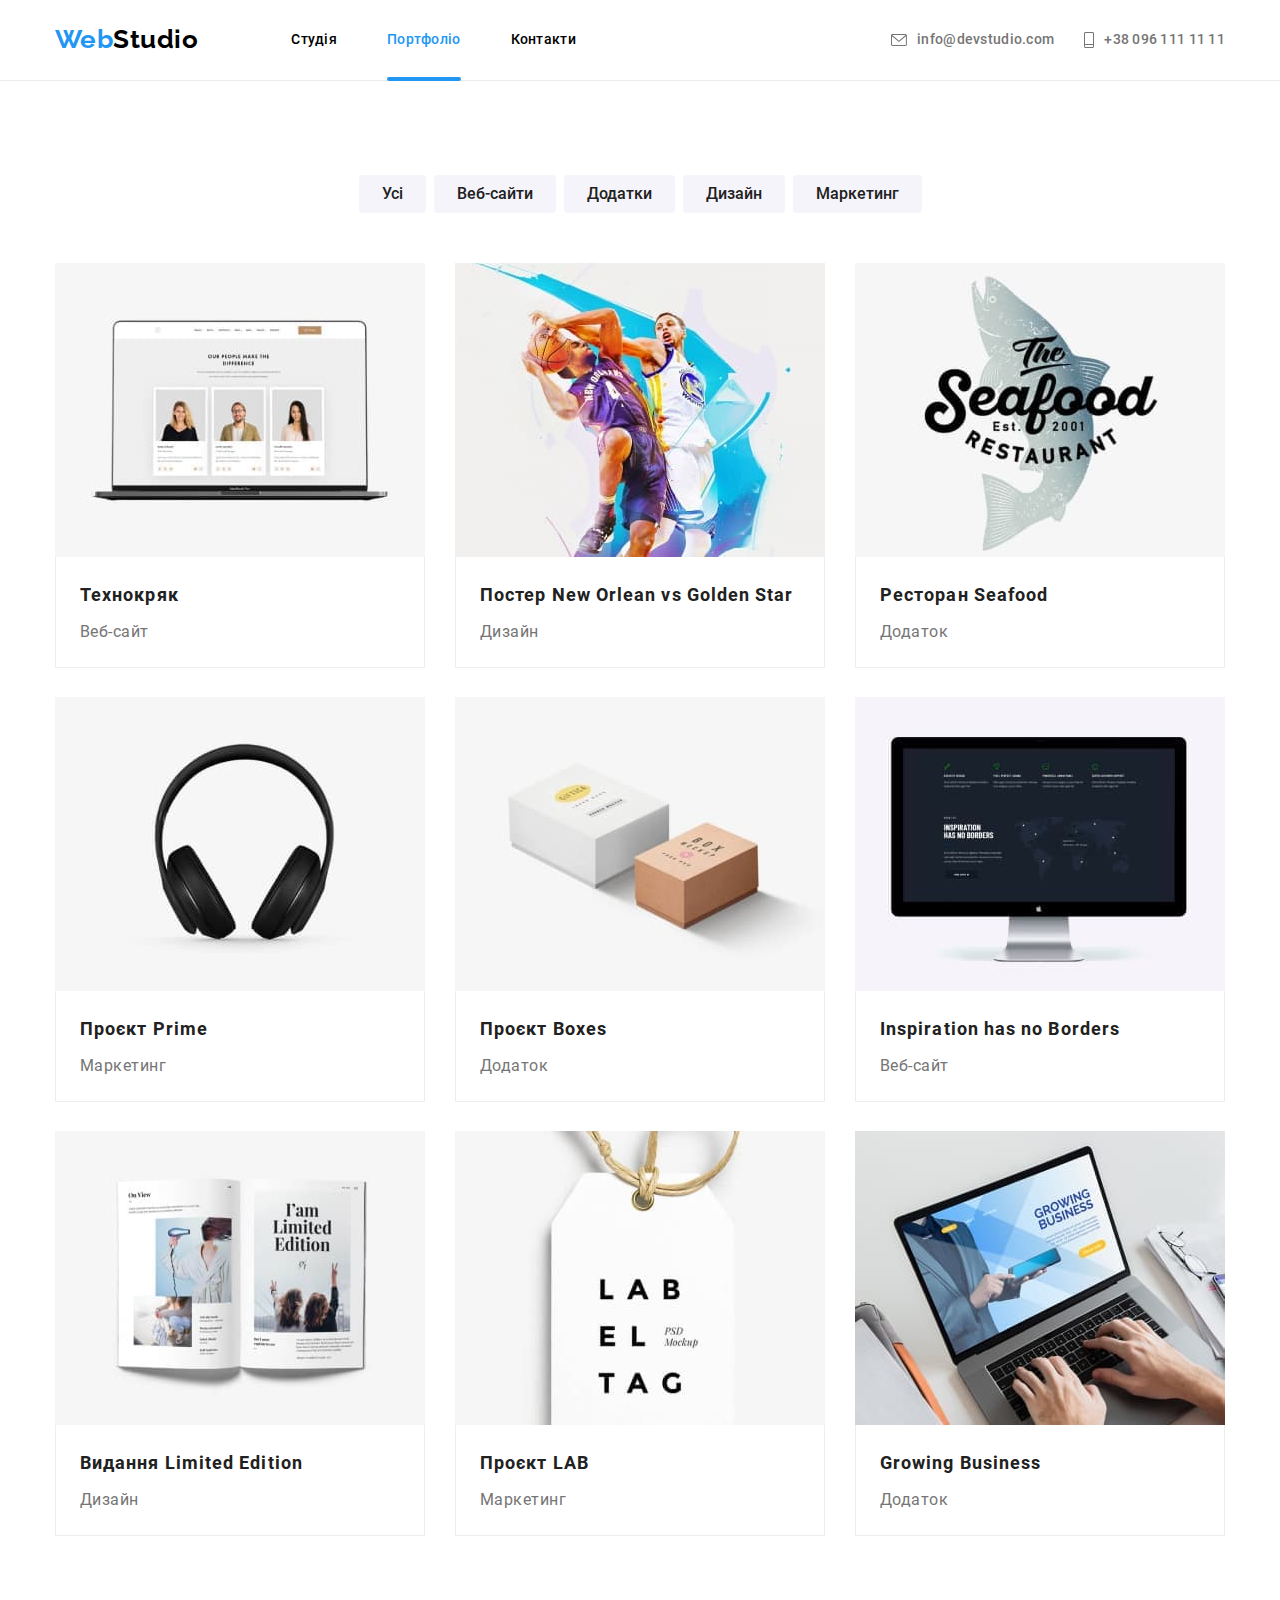
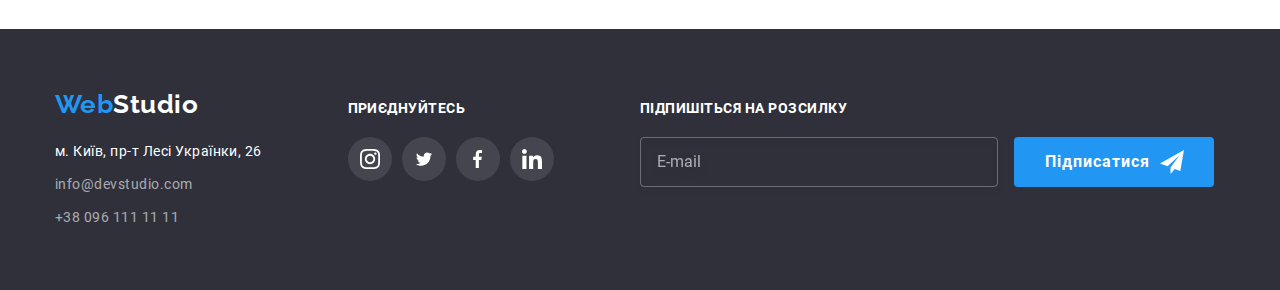
==== commit a38f140e: "m8 done" ====
--- a/portfolio.html
+++ b/portfolio.html
@@ -186,13 +186,38 @@
             <li class="works-gallery-item">
               <a class="works-gallery-link-wrap link" href="">
                 <div class="works-gallery-item-wrap">
-                  <img
-                    class="works-gallery-img"
-                    src="./images/portfolio/work1.jpg"
-                    alt="Комп'ютер з відкритою веб-сторінкою"
-                    width="370"
-                    height="294"
-                  />
+                  <picture>
+                    <source
+                      type="image/jpeg"
+                      srcset="
+                        ./images/portfolio/work1-desktop.jpg    1x,
+                        ./images/portfolio/work1-desktop@2x.jpg 2x
+                      "
+                      media="(min-width: 1200px)"
+                    />
+                    <source
+                      type="image/jpeg"
+                      srcset="
+                        ./images/portfolio/work1-tablet.jpg    1x,
+                        ./images/portfolio/work1-tablet@2x.jpg 2x
+                      "
+                      media="(min-width: 768px)"
+                    />
+                    <source
+                      type="image/jpeg"
+                      srcset="
+                        ./images/portfolio/work1-mobile.jpg    1x,
+                        ./images/portfolio/work1-mobile@2x.jpg 2x
+                      "
+                    />
+                    <img
+                      class="works-gallery-img"
+                      src="./images/portfolio/work1-desktop.jpg"
+                      alt="Комп'ютер з відкритою веб-сторінкою"
+                      width="370"
+                    />
+                  </picture>
+
                   <p class="works-gallery-overlay-text">
                     Ресурс пропонує комплексні пропозиції з різним рівнем
                     функціоналу та сервісів. Все це дозволить відвідувачу
@@ -208,13 +233,37 @@
             <li class="works-gallery-item">
               <a class="works-gallery-link-wrap link" href="">
                 <div class="works-gallery-item-wrap">
-                  <img
-                    class="works-gallery-img"
-                    src="./images/portfolio/work2.jpg"
-                    alt="Дві людини грають в баскетбол"
-                    width="370"
-                    height="294"
-                  />
+                  <picture>
+                    <source
+                      type="image/jpeg"
+                      srcset="
+                        ./images/portfolio/work2-desktop.jpg    1x,
+                        ./images/portfolio/work2-desktop@2x.jpg 2x
+                      "
+                      media="(min-width: 1200px)"
+                    />
+                    <source
+                      type="image/jpeg"
+                      srcset="
+                        ./images/portfolio/work2-tablet.jpg    1x,
+                        ./images/portfolio/work2-tablet@2x.jpg 2x
+                      "
+                      media="(min-width: 768px)"
+                    />
+                    <source
+                      type="image/jpeg"
+                      srcset="
+                        ./images/portfolio/work2-mobile.jpg    1x,
+                        ./images/portfolio/work2-mobile@2x.jpg 2x
+                      "
+                    />
+                    <img
+                      class="works-gallery-img"
+                      src="./images/portfolio/work2-desktop.jpg"
+                      alt="Дві людини грають в баскетбол"
+                      width="370"
+                    />
+                  </picture>
                   <p class="works-gallery-overlay-text">
                     Ресурс пропонує комплексні пропозиції з різним рівнем
                     функціоналу та сервісів. Все це дозволить відвідувачу
@@ -232,13 +281,37 @@
             <li class="works-gallery-item">
               <a class="works-gallery-link-wrap link" href="">
                 <div class="works-gallery-item-wrap">
-                  <img
-                    class="works-gallery-img"
-                    src="./images/portfolio/work3.jpg"
-                    alt="Назва ресторану, на фоні якого намальована риба"
-                    width="370"
-                    height="294"
-                  />
+                  <picture>
+                    <source
+                      type="image/jpeg"
+                      srcset="
+                        ./images/portfolio/work3-desktop.jpg    1x,
+                        ./images/portfolio/work3-desktop@2x.jpg 2x
+                      "
+                      media="(min-width: 1200px)"
+                    />
+                    <source
+                      type="image/jpeg"
+                      srcset="
+                        ./images/portfolio/work3-tablet.jpg    1x,
+                        ./images/portfolio/work3-tablet@2x.jpg 2x
+                      "
+                      media="(min-width: 768px)"
+                    />
+                    <source
+                      type="image/jpeg"
+                      srcset="
+                        ./images/portfolio/work3-mobile.jpg    1x,
+                        ./images/portfolio/work3-mobile@2x.jpg 2x
+                      "
+                    />
+                    <img
+                      class="works-gallery-img"
+                      src="./images/portfolio/work3-desktop.jpg"
+                      alt="Назва ресторану, на фоні якого намальована риба"
+                      width="370"
+                    />
+                  </picture>
                   <p class="works-gallery-overlay-text">
                     Ресурс пропонує комплексні пропозиції з різним рівнем
                     функціоналу та сервісів. Все це дозволить відвідувачу
@@ -256,13 +329,37 @@
             <li class="works-gallery-item">
               <a class="works-gallery-link-wrap link" href="">
                 <div class="works-gallery-item-wrap">
-                  <img
-                    class="works-gallery-img"
-                    src="./images/portfolio/work4.jpg"
-                    alt="Повнорозмірні навушники"
-                    width="370"
-                    height="294"
-                  />
+                  <picture>
+                    <source
+                      type="image/jpeg"
+                      srcset="
+                        ./images/portfolio/work4-desktop.jpg    1x,
+                        ./images/portfolio/work4-desktop@2x.jpg 2x
+                      "
+                      media="(min-width: 1200px)"
+                    />
+                    <source
+                      type="image/jpeg"
+                      srcset="
+                        ./images/portfolio/work4-tablet.jpg    1x,
+                        ./images/portfolio/work4-tablet@2x.jpg 2x
+                      "
+                      media="(min-width: 768px)"
+                    />
+                    <source
+                      type="image/jpeg"
+                      srcset="
+                        ./images/portfolio/work4-mobile.jpg    1x,
+                        ./images/portfolio/work4-mobile@2x.jpg 2x
+                      "
+                    />
+                    <img
+                      class="works-gallery-img"
+                      src="./images/portfolio/work4-desktop.jpg"
+                      alt="Повнорозмірні навушники"
+                      width="370"
+                    />
+                  </picture>
                   <p class="works-gallery-overlay-text">
                     Ресурс пропонує комплексні пропозиції з різним рівнем
                     функціоналу та сервісів. Все це дозволить відвідувачу
@@ -280,13 +377,37 @@
             <li class="works-gallery-item">
               <a class="works-gallery-link-wrap link" href="">
                 <div class="works-gallery-item-wrap">
-                  <img
-                    class="works-gallery-img"
-                    src="./images/portfolio/work5.jpg"
-                    alt="Дві коробки"
-                    width="370"
-                    height="294"
-                  />
+                  <picture>
+                    <source
+                      type="image/jpeg"
+                      srcset="
+                        ./images/portfolio/work5-desktop.jpg    1x,
+                        ./images/portfolio/work5-desktop@2x.jpg 2x
+                      "
+                      media="(min-width: 1200px)"
+                    />
+                    <source
+                      type="image/jpeg"
+                      srcset="
+                        ./images/portfolio/work5-tablet.jpg    1x,
+                        ./images/portfolio/work5-tablet@2x.jpg 2x
+                      "
+                      media="(min-width: 768px)"
+                    />
+                    <source
+                      type="image/jpeg"
+                      srcset="
+                        ./images/portfolio/work5-mobile.jpg    1x,
+                        ./images/portfolio/work5-mobile@2x.jpg 2x
+                      "
+                    />
+                    <img
+                      class="works-gallery-img"
+                      src="./images/portfolio/work5-desktop.jpg"
+                      alt="Дві коробки"
+                      width="370"
+                    />
+                  </picture>
                   <p class="works-gallery-overlay-text">
                     Ресурс пропонує комплексні пропозиції з різним рівнем
                     функціоналу та сервісів. Все це дозволить відвідувачу
@@ -304,13 +425,37 @@
             <li class="works-gallery-item">
               <a class="works-gallery-link-wrap link" href="">
                 <div class="works-gallery-item-wrap">
-                  <img
-                    class="works-gallery-img"
-                    src="./images/portfolio/work6.jpg"
-                    alt="Монітор, на якому включено веб-сайт"
-                    width="370"
-                    height="294"
-                  />
+                  <picture>
+                    <source
+                      type="image/jpeg"
+                      srcset="
+                        ./images/portfolio/work6-desktop.jpg    1x,
+                        ./images/portfolio/work6-desktop@2x.jpg 2x
+                      "
+                      media="(min-width: 1200px)"
+                    />
+                    <source
+                      type="image/jpeg"
+                      srcset="
+                        ./images/portfolio/work6-tablet.jpg    1x,
+                        ./images/portfolio/work6-tablet@2x.jpg 2x
+                      "
+                      media="(min-width: 768px)"
+                    />
+                    <source
+                      type="image/jpeg"
+                      srcset="
+                        ./images/portfolio/work6-mobile.jpg    1x,
+                        ./images/portfolio/work6-mobile@2x.jpg 2x
+                      "
+                    />
+                    <img
+                      class="works-gallery-img"
+                      src="./images/portfolio/work6-desktop.jpg"
+                      alt="Монітор, на якому включено веб-сайт"
+                      width="370"
+                    />
+                  </picture>
                   <p class="works-gallery-overlay-text">
                     Ресурс пропонує комплексні пропозиції з різним рівнем
                     функціоналу та сервісів. Все це дозволить відвідувачу
@@ -328,13 +473,37 @@
             <li class="works-gallery-item">
               <a class="works-gallery-link-wrap link" href="">
                 <div class="works-gallery-item-wrap">
-                  <img
-                    class="works-gallery-img"
-                    src="./images/portfolio/work7.jpg"
-                    alt="Відкрита книга видання"
-                    width="370"
-                    height="294"
-                  />
+                  <picture>
+                    <source
+                      type="image/jpeg"
+                      srcset="
+                        ./images/portfolio/work7-desktop.jpg    1x,
+                        ./images/portfolio/work7-desktop@2x.jpg 2x
+                      "
+                      media="(min-width: 1200px)"
+                    />
+                    <source
+                      type="image/jpeg"
+                      srcset="
+                        ./images/portfolio/work7-tablet.jpg    1x,
+                        ./images/portfolio/work7-tablet@2x.jpg 2x
+                      "
+                      media="(min-width: 768px)"
+                    />
+                    <source
+                      type="image/jpeg"
+                      srcset="
+                        ./images/portfolio/work7-mobile.jpg    1x,
+                        ./images/portfolio/work7-mobile@2x.jpg 2x
+                      "
+                    />
+                    <img
+                      class="works-gallery-img"
+                      src="./images/portfolio/work7-desktop.jpg"
+                      alt="Відкрита книга видання"
+                      width="370"
+                    />
+                  </picture>
                   <p class="works-gallery-overlay-text">
                     Ресурс пропонує комплексні пропозиції з різним рівнем
                     функціоналу та сервісів. Все це дозволить відвідувачу
@@ -352,13 +521,37 @@
             <li class="works-gallery-item">
               <a class="works-gallery-link-wrap link" href="">
                 <div class="works-gallery-item-wrap">
-                  <img
-                    class="works-gallery-img"
-                    src="./images/portfolio/work8.jpg"
-                    alt="Лейбел на мотузці"
-                    width="370"
-                    height="294"
-                  />
+                  <picture>
+                    <source
+                      type="image/jpeg"
+                      srcset="
+                        ./images/portfolio/work8-desktop.jpg    1x,
+                        ./images/portfolio/work8-desktop@2x.jpg 2x
+                      "
+                      media="(min-width: 1200px)"
+                    />
+                    <source
+                      type="image/jpeg"
+                      srcset="
+                        ./images/portfolio/work8-tablet.jpg    1x,
+                        ./images/portfolio/work8-tablet@2x.jpg 2x
+                      "
+                      media="(min-width: 768px)"
+                    />
+                    <source
+                      type="image/jpeg"
+                      srcset="
+                        ./images/portfolio/work8-mobile.jpg    1x,
+                        ./images/portfolio/work8-mobile@2x.jpg 2x
+                      "
+                    />
+                    <img
+                      class="works-gallery-img"
+                      src="./images/portfolio/work8-desktop.jpg"
+                      alt="Лейбел на мотузці"
+                      width="370"
+                    />
+                  </picture>
                   <p class="works-gallery-overlay-text">
                     Ресурс пропонує комплексні пропозиції з різним рівнем
                     функціоналу та сервісів. Все це дозволить відвідувачу
@@ -376,13 +569,37 @@
             <li class="works-gallery-item">
               <a class="works-gallery-link-wrap link" href="">
                 <div class="works-gallery-item-wrap">
-                  <img
-                    class="works-gallery-img"
-                    src="./images/portfolio/work9.jpg"
-                    alt="Ноутбук, за яким працюють, на якому відкрито додаток"
-                    width="370"
-                    height="294"
-                  />
+                  <picture>
+                    <source
+                      type="image/jpeg"
+                      srcset="
+                        ./images/portfolio/work9-desktop.jpg    1x,
+                        ./images/portfolio/work9-desktop@2x.jpg 2x
+                      "
+                      media="(min-width: 1200px)"
+                    />
+                    <source
+                      type="image/jpeg"
+                      srcset="
+                        ./images/portfolio/work9-tablet.jpg    1x,
+                        ./images/portfolio/work9-tablet@2x.jpg 2x
+                      "
+                      media="(min-width: 768px)"
+                    />
+                    <source
+                      type="image/jpeg"
+                      srcset="
+                        ./images/portfolio/work9-mobile.jpg    1x,
+                        ./images/portfolio/work9-mobile@2x.jpg 2x
+                      "
+                    />
+                    <img
+                      class="works-gallery-img"
+                      src="./images/portfolio/work9-desktop.jpg"
+                      alt="Ноутбук, за яким працюють, на якому відкрито додаток"
+                      width="370"
+                    />
+                  </picture>
                   <p class="works-gallery-overlay-text">
                     Ресурс пропонує комплексні пропозиції з різним рівнем
                     функціоналу та сервісів. Все це дозволить відвідувачу
--- a/css/main.min.css
+++ b/css/main.min.css
@@ -1 +1 @@
-:root{--primary-color: #212121;--secondary-color: #757575;--secondary-sub-color: #ffffff99;--accent-primary-color: #2196f3;--primary-background-color: #ffffff;--secondary-background-color: #2f303a;--primary-white-color: #ffffff;--primary-black-color: #000000;--logo-text-font: "Raleway", sans-serif;--primary-gap: 30px;--primary-icon-color: #afb1b8;--default-cubic-bezier: cubic-bezier(0.4, 0, 0.2, 1);--default-letter-spacing: 0.03em}.visually-hidden{position:absolute;width:1px;height:1px;margin:-1px;border:0;padding:0;white-space:nowrap;-webkit-clip-path:inset(100%);clip-path:inset(100%);clip:rect(0 0 0 0);overflow:hidden}.is-hidden{opacity:0;visibility:hidden;pointer-events:none}/*! modern-normalize v1.1.0 | MIT License | https://github.com/sindresorhus/modern-normalize */*,::before,::after{-webkit-box-sizing:border-box;box-sizing:border-box}html{-moz-tab-size:4;-o-tab-size:4;tab-size:4}html{line-height:1.15;-webkit-text-size-adjust:100%}body{margin:0}body{font-family:system-ui,-apple-system,"Segoe UI",Roboto,Helvetica,Arial,sans-serif,"Apple Color Emoji","Segoe UI Emoji"}hr{height:0;color:inherit}abbr[title]{-webkit-text-decoration:underline dotted;text-decoration:underline dotted}b,strong{font-weight:bolder}code,kbd,samp,pre{font-family:ui-monospace,SFMono-Regular,Consolas,"Liberation Mono",Menlo,monospace;font-size:1em}small{font-size:80%}sub,sup{font-size:75%;line-height:0;position:relative;vertical-align:baseline}sub{bottom:-0.25em}sup{top:-0.5em}table{text-indent:0;border-color:inherit}button,input,optgroup,select,textarea{font-family:inherit;font-size:100%;line-height:1.15;margin:0}button,select{text-transform:none}button,[type=button],[type=reset],[type=submit]{-webkit-appearance:button}::-moz-focus-inner{border-style:none;padding:0}:-moz-focusring{outline:1px dotted ButtonText}:-moz-ui-invalid{box-shadow:none}legend{padding:0}progress{vertical-align:baseline}::-webkit-inner-spin-button,::-webkit-outer-spin-button{height:auto}[type=search]{-webkit-appearance:textfield;outline-offset:-2px}::-webkit-search-decoration{-webkit-appearance:none}::-webkit-file-upload-button{-webkit-appearance:button;font:inherit}summary{display:list-item}h1,h2,h3,h4,h5,h6,p{margin:0;padding:0}ul{margin:0;padding:0;list-style:none}textarea{resize:none}body.no-scroll{overflow:hidden}img{display:block;max-width:100%;height:auto}.link{text-decoration:none}body{font-family:"Roboto",sans-serif;letter-spacing:var(--default-letter-spacing);color:var(--primary-color)}@font-face{font-family:"Raleway";font-style:normal;font-weight:700;src:local(""),url("../fonts/raleway-v28-latin-700.woff2") format("woff2"),url("../fonts/raleway-v28-latin-700.woff") format("woff")}@font-face{font-family:"Roboto";font-style:normal;font-weight:400;src:local(""),url("../fonts/roboto-v30-latin_cyrillic-ext_cyrillic-regular.woff2") format("woff2"),url("../fonts/roboto-v30-latin_cyrillic-ext_cyrillic-regular.woff") format("woff")}@font-face{font-family:"Roboto";font-style:normal;font-weight:500;src:local(""),url("../fonts/roboto-v30-latin_cyrillic-ext_cyrillic-500.woff2") format("woff2"),url("../fonts/roboto-v30-latin_cyrillic-ext_cyrillic-500.woff") format("woff")}@font-face{font-family:"Roboto";font-style:normal;font-weight:700;src:local(""),url("../fonts/roboto-v30-latin_cyrillic-ext_cyrillic-700.woff2") format("woff2"),url("../fonts/roboto-v30-latin_cyrillic-ext_cyrillic-700.woff") format("woff")}@font-face{font-family:"Roboto";font-style:normal;font-weight:900;src:local(""),url("../fonts/roboto-v30-latin_cyrillic-ext_cyrillic-900.woff2") format("woff2"),url("../fonts/roboto-v30-latin_cyrillic-ext_cyrillic-900.woff") format("woff")}.flex-center{display:-webkit-box;display:-ms-flexbox;display:flex;-webkit-box-pack:center;-ms-flex-pack:center;justify-content:center}.btn,.btn--small-alt,.btn--hover-effect{-ms-flex-item-align:center;align-self:center;min-width:200px;height:50px;padding-block:10px;font-family:inherit;font-weight:700;font-size:16px;line-height:1.88;text-align:center;letter-spacing:.06em;-webkit-transition:background-color 250ms var(--default-cubic-bezier),color 250ms var(--default-cubic-bezier);-o-transition:background-color 250ms var(--default-cubic-bezier),color 250ms var(--default-cubic-bezier);transition:background-color 250ms var(--default-cubic-bezier),color 250ms var(--default-cubic-bezier);color:var(--primary-white-color);background-color:var(--accent-primary-color);border:1px solid rgba(0,0,0,0);border-radius:4px;cursor:pointer}@media screen and (min-width: 1200px){.btn,.btn--small-alt,.btn--hover-effect{padding-inline:16px}}.btn--db{display:block}.btn--df{display:-webkit-box;display:-ms-flexbox;display:flex}.btn--dif{display:-webkit-inline-box;display:-ms-inline-flexbox;display:inline-flex}.btn--flex-center{-webkit-box-pack:center;-ms-flex-pack:center;justify-content:center;-webkit-box-align:center;-ms-flex-align:center;align-items:center}.btn--gap{gap:12px}@media screen and (min-width: 1200px){.btn--gap{gap:10px}}.btn--margin-inline-auto{margin-left:auto;margin-right:auto}.btn--hover-effect:hover,.btn--hover-effect:focus{background-color:var(--primary-white-color);color:var(--accent-primary-color)}.btn--shadow-persistent{-webkit-box-shadow:0px 4px 4px rgba(0,0,0,.15);box-shadow:0px 4px 4px rgba(0,0,0,.15)}.btn--shadow-on-hover{-webkit-transition:background-color 250ms var(--default-cubic-bezier),color 250ms var(--default-cubic-bezier),-webkit-box-shadow 250ms var(--default-cubic-bezier);transition:background-color 250ms var(--default-cubic-bezier),color 250ms var(--default-cubic-bezier),-webkit-box-shadow 250ms var(--default-cubic-bezier);-o-transition:background-color 250ms var(--default-cubic-bezier),color 250ms var(--default-cubic-bezier),box-shadow 250ms var(--default-cubic-bezier);transition:background-color 250ms var(--default-cubic-bezier),color 250ms var(--default-cubic-bezier),box-shadow 250ms var(--default-cubic-bezier);transition:background-color 250ms var(--default-cubic-bezier),color 250ms var(--default-cubic-bezier),box-shadow 250ms var(--default-cubic-bezier),-webkit-box-shadow 250ms var(--default-cubic-bezier)}.btn--shadow-on-hover:hover,.btn--shadow-on-hover:focus{-webkit-box-shadow:0px 4px 4px rgba(0,0,0,.15);box-shadow:0px 4px 4px rgba(0,0,0,.15)}.btn--transparent{color:#000;background-color:none;border:none;border-radius:0}.btn--small-alt{min-width:25px;height:38px;padding-inline:22px;padding-block:0px;font-weight:500;line-height:1.62;letter-spacing:normal;-webkit-transition:background-color 250ms var(--default-cubic-bezier),color 250ms var(--default-cubic-bezier),-webkit-box-shadow 250ms var(--default-cubic-bezier);transition:background-color 250ms var(--default-cubic-bezier),color 250ms var(--default-cubic-bezier),-webkit-box-shadow 250ms var(--default-cubic-bezier);-o-transition:background-color 250ms var(--default-cubic-bezier),color 250ms var(--default-cubic-bezier),box-shadow 250ms var(--default-cubic-bezier);transition:background-color 250ms var(--default-cubic-bezier),color 250ms var(--default-cubic-bezier),box-shadow 250ms var(--default-cubic-bezier);transition:background-color 250ms var(--default-cubic-bezier),color 250ms var(--default-cubic-bezier),box-shadow 250ms var(--default-cubic-bezier),-webkit-box-shadow 250ms var(--default-cubic-bezier);color:var(--primary-color);background-color:#f5f4fa}.btn--small-alt:not(.btn--transparent):hover,.btn--small-alt:not(.btn--transparent):focus{background-color:var(--accent-primary-color);color:var(--primary-white-color);-webkit-box-shadow:0px 3px 1px rgba(0,0,0,.1),0px 1px 2px rgba(0,0,0,.08),0px 2px 2px rgba(0,0,0,.12);box-shadow:0px 3px 1px rgba(0,0,0,.1),0px 1px 2px rgba(0,0,0,.08),0px 2px 2px rgba(0,0,0,.12)}.container{width:100%;margin-inline:auto;padding-inline:15px}@media screen and (min-width: 480px){.container{max-width:480px}}@media screen and (min-width: 768px){.container{max-width:768px}}@media screen and (min-width: 1200px){.container{max-width:1200px}}.section{padding-block:60px}@media screen and (min-width: 1200px){.section{padding-block:94px}}.section__title{margin-bottom:30px;font-size:28px;line-height:1.18;text-align:center}@media screen and (min-width: 1200px){.section__title{margin-bottom:50px;font-size:36px;line-height:1.17}}.clients-backdrop{position:fixed;top:0;left:0;width:100%;height:100%;-webkit-transition:opacity 250ms var(--default-cubic-bezier),visibility 250ms var(--default-cubic-bezier);-o-transition:opacity 250ms var(--default-cubic-bezier),visibility 250ms var(--default-cubic-bezier);transition:opacity 250ms var(--default-cubic-bezier),visibility 250ms var(--default-cubic-bezier);background-color:rgba(0,0,0,.2)}.clients-backdrop.is-hidden{-webkit-transition:opacity 250ms var(--default-cubic-bezier),visibility 250ms var(--default-cubic-bezier);-o-transition:opacity 250ms var(--default-cubic-bezier),visibility 250ms var(--default-cubic-bezier);transition:opacity 250ms var(--default-cubic-bezier),visibility 250ms var(--default-cubic-bezier)}.clients-backdrop .clients-modal{position:absolute;top:50%;left:50%;padding:40px;width:calc(100% - 30px);height:609px;-webkit-transform:translate(-50%, -50%);-ms-transform:translate(-50%, -50%);transform:translate(-50%, -50%);background-color:#fff;border-radius:4px}@media screen and (min-width: 480px){.clients-backdrop .clients-modal{width:450px}}@media screen and (min-width: 1200px){.clients-backdrop .clients-modal{width:530px;height:580px}}.modal-btn-close{position:absolute;top:8px;right:8px;display:-webkit-box;display:-ms-flexbox;display:flex;-webkit-box-pack:center;-ms-flex-pack:center;justify-content:center;-webkit-box-align:center;-ms-flex-align:center;align-items:center;width:30px;height:30px;background-color:var(--primary-background-color);border:1px solid rgba(0,0,0,.1);border-radius:50%;cursor:pointer}.modal-btn-close:hover .modal-btn-icon,.modal-btn-close:focus .modal-btn-icon{fill:var(--accent-primary-color)}.modal-title{margin-bottom:12px;font-weight:700;font-size:20px;line-height:1.5;text-align:center;color:var(--primary-color)}@media screen and (min-width: 1200px){.modal-title{line-height:1.15}}.modal-form-wrap{display:-webkit-box;display:-ms-flexbox;display:flex;-webkit-box-orient:vertical;-webkit-box-direction:normal;-ms-flex-direction:column;flex-direction:column;gap:10px;margin-bottom:20px}.modal-form-field-wrap{position:relative}.modal-form-field{display:-webkit-box;display:-ms-flexbox;display:flex;-webkit-box-pack:center;-ms-flex-pack:center;justify-content:center;-webkit-box-align:center;-ms-flex-align:center;align-items:center;gap:8px;margin-bottom:30px}.modal-form-flex-field{display:-webkit-box;display:-ms-flexbox;display:flex;-webkit-box-orient:vertical;-webkit-box-direction:normal;-ms-flex-direction:column;flex-direction:column;gap:4px}.modal-form-text{font-size:12px;line-height:1.17;letter-spacing:.01em;color:#757575}.modal-form-input{display:block;width:100%;height:40px;padding-left:42px;-webkit-transition:border-color 250ms var(--default-cubic-bezier);-o-transition:border-color 250ms var(--default-cubic-bezier);transition:border-color 250ms var(--default-cubic-bezier);border:1px solid rgba(33,33,33,.2);border-radius:4px;outline:rgba(0,0,0,0)}.modal-form-input:focus{border-color:var(--accent-primary-color)}.modal-form-input:focus+.modal-form-icon{fill:var(--accent-primary-color)}.modal-form-textarea{display:block;width:100%;height:120px;padding-inline:16px;padding-block:12px;font-size:12px;line-height:1.17;letter-spacing:.01em;-webkit-transition:border-color 250ms var(--default-cubic-bezier);-o-transition:border-color 250ms var(--default-cubic-bezier);transition:border-color 250ms var(--default-cubic-bezier);border:1px solid rgba(33,33,33,.2);border-radius:4px;outline:rgba(0,0,0,0)}.modal-form-textarea:focus{border-color:var(--accent-primary-color)}.modal-form-textarea::-webkit-input-placeholder{font-size:14px;line-height:1.14;letter-spacing:.01em;color:rgba(117,117,117,.5)}.modal-form-textarea::-moz-placeholder{font-size:14px;line-height:1.14;letter-spacing:.01em;color:rgba(117,117,117,.5)}.modal-form-textarea:-ms-input-placeholder{font-size:14px;line-height:1.14;letter-spacing:.01em;color:rgba(117,117,117,.5)}.modal-form-textarea::-ms-input-placeholder{font-size:14px;line-height:1.14;letter-spacing:.01em;color:rgba(117,117,117,.5)}.modal-form-textarea::placeholder{font-size:14px;line-height:1.14;letter-spacing:.01em;color:rgba(117,117,117,.5)}@media screen and (min-width: 1200px){.modal-form-textarea::-webkit-input-placeholder{font-size:12px;line-height:1.17}.modal-form-textarea::-moz-placeholder{font-size:12px;line-height:1.17}.modal-form-textarea:-ms-input-placeholder{font-size:12px;line-height:1.17}.modal-form-textarea::-ms-input-placeholder{font-size:12px;line-height:1.17}.modal-form-textarea::placeholder{font-size:12px;line-height:1.17}}.modal-form-icon{position:absolute;top:50%;left:12px;-webkit-transform:translateY(-50%);-ms-transform:translateY(-50%);transform:translateY(-50%);-webkit-transition:fill 250ms var(--default-cubic-bezier);-o-transition:fill 250ms var(--default-cubic-bezier);transition:fill 250ms var(--default-cubic-bezier);pointer-events:none}.modal-form-icon-wrap{display:inline-block;width:16px;height:15px;-webkit-transition:background-color 250ms var(--default-cubic-bezier),border-color 250ms var(--default-cubic-bezier);-o-transition:background-color 250ms var(--default-cubic-bezier),border-color 250ms var(--default-cubic-bezier);transition:background-color 250ms var(--default-cubic-bezier),border-color 250ms var(--default-cubic-bezier);border:2px solid #000;border-radius:2px}.modal-form-icon-inline{position:relative;top:-2px;left:-2px;fill:var(--primary-white-color);background-color:rgba(0,0,0,0);outline:rgba(0,0,0,0)}.modal-form-icon-inline:focus{outline:2px solid #000}.modal-form-checkbox:checked+.modal-form-icon-wrap{background-color:var(--accent-primary-color);border-color:rgba(0,0,0,0)}.modal-form-agreement{color:var(--secondary-color);font-size:12px;line-height:1.17}@media screen and (min-width: 1200px){.modal-form-agreement{font-size:14px;line-height:1.71}}.modal-form-agreement a{color:var(--accent-primary-color)}.logo{font-family:var(--logo-text-font);font-weight:700;font-size:20px;line-height:1.17;color:var(--accent-primary-color)}@media screen and (min-width: 480px){.logo{font-size:24px}}@media screen and (min-width: 1200px){.logo{font-size:26px;line-height:1.2}}.logo__part--white{color:var(--primary-white-color)}.logo__part--black{color:var(--primary-black-color)}.logo__part--accent{color:var(--accent-primary-color)}.btn-menu{width:40px;height:40px;padding:0;margin:0;color:var(--primary-color);background:none;border:none;cursor:pointer}.btn-menu--center--inner{display:-webkit-box;display:-ms-flexbox;display:flex;-webkit-box-pack:center;-ms-flex-pack:center;justify-content:center;-webkit-box-align:center;-ms-flex-align:center;align-items:center}.btn-menu__icon{fill:currentColor}.mobile-menu{-webkit-transition:opacity 250ms var(--default-cubic-bezier);-o-transition:opacity 250ms var(--default-cubic-bezier);transition:opacity 250ms var(--default-cubic-bezier);position:fixed;top:0;left:0;display:-webkit-box;display:-ms-flexbox;display:flex;-webkit-box-orient:vertical;-webkit-box-direction:normal;-ms-flex-direction:column;flex-direction:column;-webkit-box-pack:justify;-ms-flex-pack:justify;justify-content:space-between;height:100%;padding-block:48px;padding-inline:40px;background-color:#fff;overflow:auto;z-index:1}@media screen and (max-width: 319px){.mobile-menu{width:320px}}@media screen and (min-width: 320px){.mobile-menu{width:100%}}@media screen and (min-width: 768px){.mobile-menu{display:none}}.mobile-menu__btn{position:absolute;top:10px;right:15px;-webkit-transition:color 250ms var(--default-cubic-bezier);-o-transition:color 250ms var(--default-cubic-bezier);transition:color 250ms var(--default-cubic-bezier);color:#000}.mobile-menu__btn:hover,.mobile-menu__btn:focus{color:var(--accent-primary-color)}.mobile-menu__first-part{margin-bottom:60px}.mobile-menu__soc-list{display:-webkit-box;display:-ms-flexbox;display:flex;-webkit-box-align:center;-ms-flex-align:center;align-items:center;-ms-flex-wrap:wrap;flex-wrap:wrap;row-gap:10px}.mobile-menu__soc-item:first-child{padding-left:0}.mobile-menu__soc-item:not(:last-child){padding-right:10px;margin-right:10px;border-right:1px solid rgba(33,33,33,.2)}.mobile-menu__soc-link{font-weight:500;font-size:18px;line-height:1.22;letter-spacing:.02em;color:var(--accent-primary-color)}.clients-list{display:-webkit-box;display:-ms-flexbox;display:flex;-ms-flex-wrap:wrap;flex-wrap:wrap;gap:30px}.clients-item{width:calc((100% - var(--primary-gap) * (2 - 1)) / 2)}@media screen and (min-width: 768px){.clients-item{width:calc((100% - var(--primary-gap) * (3 - 1)) / 3)}}@media screen and (min-width: 1200px){.clients-item{width:calc((100% - var(--primary-gap) * (6 - 1)) / 6)}}.clients-item-link{display:-webkit-box;display:-ms-flexbox;display:flex;-webkit-box-pack:center;-ms-flex-pack:center;justify-content:center;-webkit-box-align:center;-ms-flex-align:center;align-items:center;min-width:100%;height:92px;-webkit-transition:border-color 250ms var(--default-cubic-bezier),color 250ms var(--default-cubic-bezier);-o-transition:border-color 250ms var(--default-cubic-bezier),color 250ms var(--default-cubic-bezier);transition:border-color 250ms var(--default-cubic-bezier),color 250ms var(--default-cubic-bezier);border:1px solid var(--primary-icon-color);border-radius:4px;color:var(--primary-icon-color);cursor:pointer}.clients-item-link:hover,.clients-item-link:focus{border-color:var(--accent-primary-color);color:var(--accent-primary-color)}.clients-item-link:active{border-color:var(--primary-icon-color);color:var(--primary-icon-color)}.clients-icon{fill:currentColor}@media screen and (min-width: 1200px){.features{padding-bottom:0}}.features-list{display:-webkit-box;display:-ms-flexbox;display:flex;-ms-flex-wrap:wrap;flex-wrap:wrap;gap:var(--primary-gap)}@media screen and (max-width: 767px){.features-list{-webkit-box-orient:vertical;-webkit-box-direction:normal;-ms-flex-direction:column;flex-direction:column}}.features-list__item{width:calc((100% - var(--primary-gap) * (1 - 1)) / 1)}@media screen and (min-width: 768px){.features-list__item{width:calc((100% - var(--primary-gap) * (2 - 1)) / 2)}}@media screen and (min-width: 1200px){.features-list__item{width:calc((100% - var(--primary-gap) * (4 - 1)) / 4)}}.features__title{padding-bottom:10px;font-size:14px;line-height:1.14;text-transform:uppercase}@media screen and (max-width: 767px){.features__title{text-align:center}}.features__text{font-size:14px;line-height:1.71;color:var(--secondary-color)}.features__icon-container{display:-webkit-box;display:-ms-flexbox;display:flex;-webkit-box-pack:center;-ms-flex-pack:center;justify-content:center;-webkit-box-align:center;-ms-flex-align:center;align-items:center;min-width:100%;height:120px;margin-bottom:30px;background-color:#f5f4fa}.footer{padding-block:60px;background-color:var(--secondary-background-color)}.footer-content{display:-webkit-box;display:-ms-flexbox;display:flex;-webkit-box-orient:vertical;-webkit-box-direction:normal;-ms-flex-direction:column;flex-direction:column;-ms-flex-wrap:wrap;flex-wrap:wrap}@media screen and (min-width: 768px){.footer-content{-webkit-box-orient:horizontal;-webkit-box-direction:normal;-ms-flex-direction:row;flex-direction:row;-webkit-box-align:start;-ms-flex-align:start;align-items:flex-start}}@media screen and (max-width: 1199px){.footer-content{gap:60px}}@media screen and (min-width: 1200px){.footer-content{-webkit-box-align:stretch;-ms-flex-align:stretch;align-items:stretch}}@media screen and (max-width: 1199px){.footer-content-component{text-align:center}}@media screen and (min-width: 768px){.footer-content-component{width:calc((100% - 60px * (2 - 1)) / 2)}.footer-content-component:last-child{width:calc((100% - 60px * (1 - 1)) / 1)}}@media screen and (min-width: 1200px){.footer-content-component{-ms-flex-preferred-size:25%;flex-basis:25%}}.footer-logo{display:inline-block;padding-bottom:20px}.footer-text{display:inline-block;width:100%;font-style:normal;font-size:14px;line-height:1.71}.footer-direction{margin-bottom:9px;color:var(--primary-white-color)}.footer-item{margin-bottom:9px}.footer-item:last-child{margin-bottom:0}.footer-item-link{-webkit-transition:color 250ms var(--default-cubic-bezier);-o-transition:color 250ms var(--default-cubic-bezier);transition:color 250ms var(--default-cubic-bezier);color:var(--secondary-sub-color)}.footer-item-link:hover,.footer-item-link:focus{color:var(--accent-primary-color)}.footer-item-link:active{color:var(--secondary-sub-color)}@media screen and (max-width: 767px){.footer-address{width:100%}}.footer-social-text{padding-bottom:20px;font-weight:700;font-size:14px;line-height:1.14;text-transform:uppercase;color:#fff}.footer-social-list{display:-webkit-box;display:-ms-flexbox;display:flex;gap:10px}@media screen and (max-width: 1199px){.footer-social-list{-webkit-box-pack:center;-ms-flex-pack:center;justify-content:center}}.footer-social-link{display:-webkit-box;display:-ms-flexbox;display:flex;-webkit-box-pack:center;-ms-flex-pack:center;justify-content:center;-webkit-box-align:center;-ms-flex-align:center;align-items:center;width:44px;height:44px;-webkit-transition:background-color 250ms var(--default-cubic-bezier);-o-transition:background-color 250ms var(--default-cubic-bezier);transition:background-color 250ms var(--default-cubic-bezier);border-radius:50%;background-color:rgba(255,255,255,.1);color:#fff;cursor:pointer}.footer-social-link:hover,.footer-social-link:focus{background-color:var(--accent-primary-color)}.footer-social-link:active{background-color:rgba(255,255,255,.1)}.footer-social-icon{fill:currentColor}@media screen and (max-width: 1199px){.footer-form{display:-webkit-box;display:-ms-flexbox;display:flex;-webkit-box-orient:vertical;-webkit-box-direction:normal;-ms-flex-direction:column;flex-direction:column;-webkit-box-align:stretch;-ms-flex-align:stretch;align-items:stretch;gap:20px}}@media screen and (min-width: 1200px){.footer-form-subscription{-ms-flex-preferred-size:50%;flex-basis:50%}}.footer-subheading{display:block;padding-bottom:20px;font-weight:700;font-size:14px;line-height:1.14;text-transform:uppercase;color:var(--primary-white-color)}@media screen and (min-width: 768px){.footer-subheading{margin-top:5px}}@media screen and (min-width: 1200px){.footer-subheading{margin-top:12px}}.footer-form-input{width:100%;height:50px;padding-left:16px;background-color:rgba(0,0,0,0);border:1px solid rgba(255,255,255,.3);border-radius:4px;-webkit-filter:drop-shadow(0px 4px 4px rgba(0, 0, 0, 0.15));filter:drop-shadow(0px 4px 4px rgba(0, 0, 0, 0.15));color:rgba(255,255,255,.6)}.footer-form-input::-webkit-input-placeholder{font-size:16px;line-height:1.25;color:rgba(255,255,255,.6)}.footer-form-input::-moz-placeholder{font-size:16px;line-height:1.25;color:rgba(255,255,255,.6)}.footer-form-input:-ms-input-placeholder{font-size:16px;line-height:1.25;color:rgba(255,255,255,.6)}.footer-form-input::-ms-input-placeholder{font-size:16px;line-height:1.25;color:rgba(255,255,255,.6)}.footer-form-input::placeholder{font-size:16px;line-height:1.25;color:rgba(255,255,255,.6)}@media screen and (min-width: 480px){.footer-form-input{width:450px}}@media screen and (min-width: 1200px){.footer-form-input{width:358px;margin-right:12px}}.footer-form-icon{fill:currentColor}.header{-webkit-box-sizing:inherit;box-sizing:inherit;border-bottom:1px solid #ececec}.header__content{display:-webkit-box;display:-ms-flexbox;display:flex;-webkit-box-pack:justify;-ms-flex-pack:justify;justify-content:space-between;-webkit-box-align:center;-ms-flex-align:center;align-items:center;height:60px}@media screen and (min-width: 768px){.header__content{height:80px}}.header__standard-menu-container{display:-webkit-box;display:-ms-flexbox;display:flex;-webkit-box-align:center;-ms-flex-align:center;align-items:center;width:100%}@media screen and (max-width: 767px){.header__standard-menu-container{display:none}}.header__mobile-menu-container{display:-webkit-box;display:-ms-flexbox;display:flex;-webkit-box-pack:justify;-ms-flex-pack:justify;justify-content:space-between;-webkit-box-align:center;-ms-flex-align:center;align-items:center;width:100%}@media screen and (min-width: 768px){.header__mobile-menu-container{display:none}}@media screen and (min-width: 768px){.header__logo{margin-right:88px}}@media screen and (min-width: 1200px){.header__logo{margin-right:93px}}@media screen and (min-width: 768px){.header__btn-menu{display:none}}.nav-list,.addr-list{display:-webkit-box;display:-ms-flexbox;display:flex}@media screen and (max-width: 767px){.nav-list,.addr-list{-webkit-box-orient:vertical;-webkit-box-direction:normal;-ms-flex-direction:column;flex-direction:column;gap:32px}}@media screen and (min-width: 768px){.nav-list,.addr-list{gap:50px}}.nav-list__item{position:relative}.nav-list__link,.addr-list__link{font-weight:500;font-size:40px;line-height:1.17;letter-spacing:.02em;-webkit-transition:color 250ms var(--default-cubic-bezier);-o-transition:color 250ms var(--default-cubic-bezier);transition:color 250ms var(--default-cubic-bezier);color:var(--secondary-color);color:var(--primary-black-color)}.nav-list__link:hover,.addr-list__link:hover,.nav-list__link:focus,.addr-list__link:focus{color:var(--accent-primary-color)}.nav-list__link:active,.addr-list__link:active{color:var(--primary-black-color)}.nav-list__link--current{color:var(--accent-primary-color)}.nav-list__link--gray{color:var(--secondary-color)}@media screen and (min-width: 768px){.nav-list__link,.addr-list__link{display:block;-ms-flex-item-align:center;align-self:center;padding-block:32px;font-size:14px;line-height:1.14}.nav-list__link--current::after{content:"";position:absolute;bottom:-1px;left:0;display:block;width:100%;height:4px;background:var(--accent-primary-color);border-radius:2px}}@media screen and (max-width: 767px){.addr-list{display:-webkit-box;display:-ms-flexbox;display:flex;-webkit-box-orient:vertical;-webkit-box-direction:reverse;-ms-flex-direction:column-reverse;flex-direction:column-reverse;gap:32px;margin-bottom:64px}}@media screen and (min-width: 768px){.addr-list{-webkit-box-orient:vertical;-webkit-box-direction:normal;-ms-flex-direction:column;flex-direction:column;gap:10px}}@media screen and (min-width: 1200px){.addr-list{-webkit-box-orient:horizontal;-webkit-box-direction:normal;-ms-flex-direction:row;flex-direction:row;gap:30px}}.addr-list--right{margin-left:auto}.addr-list__item{display:-webkit-box;display:-ms-flexbox;display:flex;gap:30px;-webkit-box-align:baseline;-ms-flex-align:baseline;align-items:baseline}.addr-list__link{display:-webkit-box;display:-ms-flexbox;display:flex;-webkit-box-align:center;-ms-flex-align:center;align-items:center;gap:8px;padding-block:0px;color:var(--secondary-color)}@media screen and (max-width: 767px){.addr-list__item:last-child>.addr-list__link{font-size:34px;color:var(--accent-primary-color)}}@media screen and (min-width: 768px){.addr-list__link{gap:10px;font-size:12px}}@media screen and (min-width: 1200px){.addr-list__link{font-size:14px}}.addr-list__icon{display:none}@media screen and (min-width: 768px){.addr-list__icon{display:inline-block;fill:currentColor}}.hero{max-width:767px;margin:0 auto;padding-block:118px;background-image:-webkit-gradient(linear, left top, left bottom, from(rgba(47, 48, 58, 0.4)), to(rgba(47, 48, 58, 0.4))),url("../images/index/hero-bg.jpg");background-image:-o-linear-gradient(rgba(47, 48, 58, 0.4), rgba(47, 48, 58, 0.4)),url("../images/index/hero-bg.jpg");background-image:linear-gradient(rgba(47, 48, 58, 0.4), rgba(47, 48, 58, 0.4)),url("../images/index/hero-bg.jpg");background-repeat:no-repeat;background-position:center;background-size:auto}@media screen and (min-width: 768px){.hero{max-width:1199px}}@media screen and (min-width: 1200px){.hero{max-width:1600px;padding-block:200px}}.hero__title{margin-left:auto;margin-right:auto;margin-bottom:30px;max-width:360px;font-weight:900;font-size:26px;line-height:1.62;letter-spacing:.06em;text-transform:uppercase;text-align:center;color:var(--primary-white-color)}@media screen and (min-width: 1200px){.hero__title{max-width:696px;font-size:44px;line-height:1.36}}@media screen and (max-width: 1199px){.ourworks{display:none}}@media screen and (min-width: 1200px){.ourworks__list{display:-webkit-box;display:-ms-flexbox;display:flex;-ms-flex-wrap:wrap;flex-wrap:wrap;gap:var(--primary-gap)}.ourworks-list__item{position:relative;width:calc((100% - var(--primary-gap) * (3 - 1)) / 3);height:294px}.ourworks__img{display:block;width:100%;height:100%}.ourworks__text{position:absolute;bottom:0;display:block;width:100%;padding-top:27px;padding-bottom:27px;font-weight:700;font-size:14px;line-height:1.14;text-align:center;text-transform:uppercase;color:var(--primary-white-color);background-color:rgba(47,48,58,.8)}}.team{background-color:#f5f4fa}.team-list{display:-webkit-box;display:-ms-flexbox;display:flex;-ms-flex-wrap:wrap;flex-wrap:wrap;gap:var(--primary-gap)}@media screen and (max-width: 767px){.team-list{-webkit-box-orient:vertical;-webkit-box-direction:normal;-ms-flex-direction:column;flex-direction:column}}.team-item{width:calc((100% - var(--primary-gap) * (1 - 1)) / 1);min-height:428px;background-color:#fff;-webkit-box-shadow:0px 1px 3px rgba(0,0,0,.12),0px 1px 1px rgba(0,0,0,.14),0px 2px 1px rgba(0,0,0,.2);box-shadow:0px 1px 3px rgba(0,0,0,.12),0px 1px 1px rgba(0,0,0,.14),0px 2px 1px rgba(0,0,0,.2);border-radius:0px 0px 4px 4px}@media screen and (min-width: 768px){.team-item{width:calc((100% - var(--primary-gap) * (2 - 1)) / 2)}}@media screen and (min-width: 1200px){.team-item{width:calc((100% - var(--primary-gap) * (4 - 1)) / 4)}}.team-social-list{display:-webkit-box;display:-ms-flexbox;display:flex;-ms-flex-wrap:wrap;flex-wrap:wrap;-webkit-box-pack:center;-ms-flex-pack:center;justify-content:center;gap:10px;padding-inline:32px;margin-top:16px}.team-social-link{display:-webkit-box;display:-ms-flexbox;display:flex;-webkit-box-pack:center;-ms-flex-pack:center;justify-content:center;-webkit-box-align:center;-ms-flex-align:center;align-items:center;width:44px;height:44px;-webkit-transition:background-color 250ms var(--default-cubic-bezier),color 250ms var(--default-cubic-bezier);-o-transition:background-color 250ms var(--default-cubic-bezier),color 250ms var(--default-cubic-bezier);transition:background-color 250ms var(--default-cubic-bezier),color 250ms var(--default-cubic-bezier);border-radius:50%;color:var(--primary-icon-color);cursor:pointer}.team-social-link:hover,.team-social-link:focus{background-color:var(--accent-primary-color);color:#fff}.team-social-link:active{color:var(--primary-icon-color);background-color:rgba(0,0,0,0)}.team-social-icon{fill:currentColor}.team-content{display:block;padding-top:30px;padding-bottom:30px;text-align:center}.team-item-title{margin-bottom:10px;font-weight:500;font-size:16px;line-height:1.19;text-align:center}.team-item-text{font-size:16px;line-height:1.19;text-align:center;color:var(--secondary-color)}.works-filter-list{display:-webkit-box;display:-ms-flexbox;display:flex;-ms-flex-wrap:wrap;flex-wrap:wrap;-webkit-box-pack:center;-ms-flex-pack:center;justify-content:center;gap:8px;margin-bottom:50px}.works-gallery-list{display:-webkit-box;display:-ms-flexbox;display:flex;-ms-flex-wrap:wrap;flex-wrap:wrap;gap:var(--primary-gap)}.works-gallery-item{width:calc((100% - var(--primary-gap)*2)/3);height:404px;-webkit-transition:-webkit-box-shadow 250ms var(--default-cubic-bezier);transition:-webkit-box-shadow 250ms var(--default-cubic-bezier);-o-transition:box-shadow 250ms var(--default-cubic-bezier);transition:box-shadow 250ms var(--default-cubic-bezier);transition:box-shadow 250ms var(--default-cubic-bezier), -webkit-box-shadow 250ms var(--default-cubic-bezier)}.works-gallery-item:hover,.works-gallery-item:focus{-webkit-box-shadow:0px 1px 1px rgba(0,0,0,.12),0px 4px 4px rgba(0,0,0,.06),1px 4px 6px rgba(0,0,0,.16);box-shadow:0px 1px 1px rgba(0,0,0,.12),0px 4px 4px rgba(0,0,0,.06),1px 4px 6px rgba(0,0,0,.16)}.works-gallery-item:hover .works-gallery-overlay-text{-webkit-transform:translateY(0);-ms-transform:translateY(0);transform:translateY(0)}.works-gallery-item-wrap{position:relative;overflow:hidden}.works-gallery-img{display:block}.works-gallery-overlay-text{position:absolute;top:0;left:0;display:block;width:100%;height:100%;padding-block:63px;padding-inline:24px;font-size:18px;line-height:1.55;-webkit-transform:translateY(100%);-ms-transform:translateY(100%);transform:translateY(100%);-webkit-transition:-webkit-transform 250ms var(--default-cubic-bezier);transition:-webkit-transform 250ms var(--default-cubic-bezier);-o-transition:transform 250ms var(--default-cubic-bezier);transition:transform 250ms var(--default-cubic-bezier);transition:transform 250ms var(--default-cubic-bezier), -webkit-transform 250ms var(--default-cubic-bezier);background-color:rgba(33,150,243,.9);color:var(--primary-white-color);overflow:auto}.works-gallery-content{padding-block:20px;padding-inline:24px;--this-border-color: #eeeeee;border-right:1px solid var(--this-border-color);border-bottom:1px solid var(--this-border-color);border-left:1px solid var(--this-border-color)}.works-gallery-item-title{margin-bottom:4px;font-size:18px;line-height:2;letter-spacing:.06em;color:var(--primary-color)}.works-gallery-item-text{font-size:16px;line-height:1.88;color:var(--secondary-color)}/*# sourceMappingURL=main.min.css.map */+:root{--primary-color: #212121;--secondary-color: #757575;--secondary-sub-color: #ffffff99;--accent-primary-color: #2196f3;--primary-background-color: #ffffff;--secondary-background-color: #2f303a;--primary-white-color: #ffffff;--primary-black-color: #000000;--logo-text-font: "Raleway", sans-serif;--primary-gap: 30px;--primary-icon-color: #afb1b8;--default-cubic-bezier: cubic-bezier(0.4, 0, 0.2, 1);--default-letter-spacing: 0.03em;--default-hero-gradient: linear-gradient( rgba(47, 48, 58, 0.4), rgba(47, 48, 58, 0.4) )}.visually-hidden{position:absolute;width:1px;height:1px;margin:-1px;border:0;padding:0;white-space:nowrap;-webkit-clip-path:inset(100%);clip-path:inset(100%);clip:rect(0 0 0 0);overflow:hidden}.is-hidden{opacity:0;visibility:hidden;pointer-events:none}/*! modern-normalize v1.1.0 | MIT License | https://github.com/sindresorhus/modern-normalize */*,::before,::after{-webkit-box-sizing:border-box;box-sizing:border-box}html{-moz-tab-size:4;-o-tab-size:4;tab-size:4}html{line-height:1.15;-webkit-text-size-adjust:100%}body{margin:0}body{font-family:system-ui,-apple-system,"Segoe UI",Roboto,Helvetica,Arial,sans-serif,"Apple Color Emoji","Segoe UI Emoji"}hr{height:0;color:inherit}abbr[title]{-webkit-text-decoration:underline dotted;text-decoration:underline dotted}b,strong{font-weight:bolder}code,kbd,samp,pre{font-family:ui-monospace,SFMono-Regular,Consolas,"Liberation Mono",Menlo,monospace;font-size:1em}small{font-size:80%}sub,sup{font-size:75%;line-height:0;position:relative;vertical-align:baseline}sub{bottom:-0.25em}sup{top:-0.5em}table{text-indent:0;border-color:inherit}button,input,optgroup,select,textarea{font-family:inherit;font-size:100%;line-height:1.15;margin:0}button,select{text-transform:none}button,[type=button],[type=reset],[type=submit]{-webkit-appearance:button}::-moz-focus-inner{border-style:none;padding:0}:-moz-focusring{outline:1px dotted ButtonText}:-moz-ui-invalid{box-shadow:none}legend{padding:0}progress{vertical-align:baseline}::-webkit-inner-spin-button,::-webkit-outer-spin-button{height:auto}[type=search]{-webkit-appearance:textfield;outline-offset:-2px}::-webkit-search-decoration{-webkit-appearance:none}::-webkit-file-upload-button{-webkit-appearance:button;font:inherit}summary{display:list-item}h1,h2,h3,h4,h5,h6,p{margin:0;padding:0}ul{margin:0;padding:0;list-style:none}textarea{resize:none}body.no-scroll{overflow:hidden}img{display:block;max-width:100%;height:auto}.link{text-decoration:none}body{font-family:"Roboto",sans-serif;letter-spacing:var(--default-letter-spacing);color:var(--primary-color)}@font-face{font-family:"Raleway";font-style:normal;font-weight:700;src:local(""),url("../fonts/raleway-v28-latin-700.woff2") format("woff2"),url("../fonts/raleway-v28-latin-700.woff") format("woff")}@font-face{font-family:"Roboto";font-style:normal;font-weight:400;src:local(""),url("../fonts/roboto-v30-latin_cyrillic-ext_cyrillic-regular.woff2") format("woff2"),url("../fonts/roboto-v30-latin_cyrillic-ext_cyrillic-regular.woff") format("woff")}@font-face{font-family:"Roboto";font-style:normal;font-weight:500;src:local(""),url("../fonts/roboto-v30-latin_cyrillic-ext_cyrillic-500.woff2") format("woff2"),url("../fonts/roboto-v30-latin_cyrillic-ext_cyrillic-500.woff") format("woff")}@font-face{font-family:"Roboto";font-style:normal;font-weight:700;src:local(""),url("../fonts/roboto-v30-latin_cyrillic-ext_cyrillic-700.woff2") format("woff2"),url("../fonts/roboto-v30-latin_cyrillic-ext_cyrillic-700.woff") format("woff")}@font-face{font-family:"Roboto";font-style:normal;font-weight:900;src:local(""),url("../fonts/roboto-v30-latin_cyrillic-ext_cyrillic-900.woff2") format("woff2"),url("../fonts/roboto-v30-latin_cyrillic-ext_cyrillic-900.woff") format("woff")}.flex-center{display:-webkit-box;display:-ms-flexbox;display:flex;-webkit-box-pack:center;-ms-flex-pack:center;justify-content:center}.btn,.btn--small-alt,.btn--hover-effect{-ms-flex-item-align:center;align-self:center;min-width:200px;height:50px;padding-block:10px;font-family:inherit;font-weight:700;font-size:16px;line-height:1.88;text-align:center;letter-spacing:.06em;-webkit-transition:background-color 250ms var(--default-cubic-bezier),color 250ms var(--default-cubic-bezier);-o-transition:background-color 250ms var(--default-cubic-bezier),color 250ms var(--default-cubic-bezier);transition:background-color 250ms var(--default-cubic-bezier),color 250ms var(--default-cubic-bezier);color:var(--primary-white-color);background-color:var(--accent-primary-color);border:1px solid rgba(0,0,0,0);border-radius:4px;cursor:pointer}@media screen and (min-width: 1200px){.btn,.btn--small-alt,.btn--hover-effect{padding-inline:16px}}.btn--db{display:block}.btn--df{display:-webkit-box;display:-ms-flexbox;display:flex}.btn--dif{display:-webkit-inline-box;display:-ms-inline-flexbox;display:inline-flex}.btn--flex-center{-webkit-box-pack:center;-ms-flex-pack:center;justify-content:center;-webkit-box-align:center;-ms-flex-align:center;align-items:center}.btn--gap{gap:12px}@media screen and (min-width: 1200px){.btn--gap{gap:10px}}.btn--margin-inline-auto{margin-left:auto;margin-right:auto}.btn--hover-effect:hover,.btn--hover-effect:focus{background-color:var(--primary-white-color);color:var(--accent-primary-color)}.btn--shadow-persistent{-webkit-box-shadow:0px 4px 4px rgba(0,0,0,.15);box-shadow:0px 4px 4px rgba(0,0,0,.15)}.btn--shadow-on-hover{-webkit-transition:background-color 250ms var(--default-cubic-bezier),color 250ms var(--default-cubic-bezier),-webkit-box-shadow 250ms var(--default-cubic-bezier);transition:background-color 250ms var(--default-cubic-bezier),color 250ms var(--default-cubic-bezier),-webkit-box-shadow 250ms var(--default-cubic-bezier);-o-transition:background-color 250ms var(--default-cubic-bezier),color 250ms var(--default-cubic-bezier),box-shadow 250ms var(--default-cubic-bezier);transition:background-color 250ms var(--default-cubic-bezier),color 250ms var(--default-cubic-bezier),box-shadow 250ms var(--default-cubic-bezier);transition:background-color 250ms var(--default-cubic-bezier),color 250ms var(--default-cubic-bezier),box-shadow 250ms var(--default-cubic-bezier),-webkit-box-shadow 250ms var(--default-cubic-bezier)}.btn--shadow-on-hover:hover,.btn--shadow-on-hover:focus{-webkit-box-shadow:0px 4px 4px rgba(0,0,0,.15);box-shadow:0px 4px 4px rgba(0,0,0,.15)}.btn--transparent{color:#000;background-color:none;border:none;border-radius:0}.btn--small-alt{min-width:25px;height:38px;padding-inline:22px;padding-block:0px;font-weight:500;line-height:1.62;letter-spacing:normal;-webkit-transition:background-color 250ms var(--default-cubic-bezier),color 250ms var(--default-cubic-bezier),-webkit-box-shadow 250ms var(--default-cubic-bezier);transition:background-color 250ms var(--default-cubic-bezier),color 250ms var(--default-cubic-bezier),-webkit-box-shadow 250ms var(--default-cubic-bezier);-o-transition:background-color 250ms var(--default-cubic-bezier),color 250ms var(--default-cubic-bezier),box-shadow 250ms var(--default-cubic-bezier);transition:background-color 250ms var(--default-cubic-bezier),color 250ms var(--default-cubic-bezier),box-shadow 250ms var(--default-cubic-bezier);transition:background-color 250ms var(--default-cubic-bezier),color 250ms var(--default-cubic-bezier),box-shadow 250ms var(--default-cubic-bezier),-webkit-box-shadow 250ms var(--default-cubic-bezier);color:var(--primary-color);background-color:#f5f4fa}.btn--small-alt:not(.btn--transparent):hover,.btn--small-alt:not(.btn--transparent):focus{background-color:var(--accent-primary-color);color:var(--primary-white-color);-webkit-box-shadow:0px 3px 1px rgba(0,0,0,.1),0px 1px 2px rgba(0,0,0,.08),0px 2px 2px rgba(0,0,0,.12);box-shadow:0px 3px 1px rgba(0,0,0,.1),0px 1px 2px rgba(0,0,0,.08),0px 2px 2px rgba(0,0,0,.12)}.container{width:100%;margin-inline:auto;padding-inline:15px}@media screen and (min-width: 480px){.container{max-width:480px}}@media screen and (min-width: 768px){.container{max-width:768px}}@media screen and (min-width: 1200px){.container{max-width:1200px}}.section{padding-block:60px}@media screen and (min-width: 1200px){.section{padding-block:94px}}.section__title{margin-bottom:30px;font-size:28px;line-height:1.18;text-align:center}@media screen and (min-width: 1200px){.section__title{margin-bottom:50px;font-size:36px;line-height:1.17}}.clients-backdrop{position:fixed;top:0;left:0;width:100%;height:100%;-webkit-transition:opacity 250ms var(--default-cubic-bezier),visibility 250ms var(--default-cubic-bezier);-o-transition:opacity 250ms var(--default-cubic-bezier),visibility 250ms var(--default-cubic-bezier);transition:opacity 250ms var(--default-cubic-bezier),visibility 250ms var(--default-cubic-bezier);background-color:rgba(0,0,0,.2)}.clients-backdrop.is-hidden{-webkit-transition:opacity 250ms var(--default-cubic-bezier),visibility 250ms var(--default-cubic-bezier);-o-transition:opacity 250ms var(--default-cubic-bezier),visibility 250ms var(--default-cubic-bezier);transition:opacity 250ms var(--default-cubic-bezier),visibility 250ms var(--default-cubic-bezier)}.clients-backdrop .clients-modal{position:absolute;top:50%;left:50%;padding:40px;width:calc(100% - 30px);height:609px;-webkit-transform:translate(-50%, -50%);-ms-transform:translate(-50%, -50%);transform:translate(-50%, -50%);background-color:#fff;border-radius:4px}@media screen and (min-width: 480px){.clients-backdrop .clients-modal{width:450px}}@media screen and (min-width: 1200px){.clients-backdrop .clients-modal{width:530px;height:580px}}.modal-btn-close{position:absolute;top:8px;right:8px;display:-webkit-box;display:-ms-flexbox;display:flex;-webkit-box-pack:center;-ms-flex-pack:center;justify-content:center;-webkit-box-align:center;-ms-flex-align:center;align-items:center;width:30px;height:30px;background-color:var(--primary-background-color);border:1px solid rgba(0,0,0,.1);border-radius:50%;cursor:pointer}.modal-btn-close:hover .modal-btn-icon,.modal-btn-close:focus .modal-btn-icon{fill:var(--accent-primary-color)}.modal-title{margin-bottom:12px;font-weight:700;font-size:20px;line-height:1.5;text-align:center;color:var(--primary-color)}@media screen and (min-width: 1200px){.modal-title{line-height:1.15}}.modal-form-wrap{display:-webkit-box;display:-ms-flexbox;display:flex;-webkit-box-orient:vertical;-webkit-box-direction:normal;-ms-flex-direction:column;flex-direction:column;gap:10px;margin-bottom:20px}.modal-form-field-wrap{position:relative}.modal-form-field{display:-webkit-box;display:-ms-flexbox;display:flex;-webkit-box-pack:center;-ms-flex-pack:center;justify-content:center;-webkit-box-align:center;-ms-flex-align:center;align-items:center;gap:8px;margin-bottom:30px}.modal-form-flex-field{display:-webkit-box;display:-ms-flexbox;display:flex;-webkit-box-orient:vertical;-webkit-box-direction:normal;-ms-flex-direction:column;flex-direction:column;gap:4px}.modal-form-text{font-size:12px;line-height:1.17;letter-spacing:.01em;color:#757575}.modal-form-input{display:block;width:100%;height:40px;padding-left:42px;-webkit-transition:border-color 250ms var(--default-cubic-bezier);-o-transition:border-color 250ms var(--default-cubic-bezier);transition:border-color 250ms var(--default-cubic-bezier);border:1px solid rgba(33,33,33,.2);border-radius:4px;outline:rgba(0,0,0,0)}.modal-form-input:focus{border-color:var(--accent-primary-color)}.modal-form-input:focus+.modal-form-icon{fill:var(--accent-primary-color)}.modal-form-textarea{display:block;width:100%;height:120px;padding-inline:16px;padding-block:12px;font-size:12px;line-height:1.17;letter-spacing:.01em;-webkit-transition:border-color 250ms var(--default-cubic-bezier);-o-transition:border-color 250ms var(--default-cubic-bezier);transition:border-color 250ms var(--default-cubic-bezier);border:1px solid rgba(33,33,33,.2);border-radius:4px;outline:rgba(0,0,0,0)}.modal-form-textarea:focus{border-color:var(--accent-primary-color)}.modal-form-textarea::-webkit-input-placeholder{font-size:14px;line-height:1.14;letter-spacing:.01em;color:rgba(117,117,117,.5)}.modal-form-textarea::-moz-placeholder{font-size:14px;line-height:1.14;letter-spacing:.01em;color:rgba(117,117,117,.5)}.modal-form-textarea:-ms-input-placeholder{font-size:14px;line-height:1.14;letter-spacing:.01em;color:rgba(117,117,117,.5)}.modal-form-textarea::-ms-input-placeholder{font-size:14px;line-height:1.14;letter-spacing:.01em;color:rgba(117,117,117,.5)}.modal-form-textarea::placeholder{font-size:14px;line-height:1.14;letter-spacing:.01em;color:rgba(117,117,117,.5)}@media screen and (min-width: 1200px){.modal-form-textarea::-webkit-input-placeholder{font-size:12px;line-height:1.17}.modal-form-textarea::-moz-placeholder{font-size:12px;line-height:1.17}.modal-form-textarea:-ms-input-placeholder{font-size:12px;line-height:1.17}.modal-form-textarea::-ms-input-placeholder{font-size:12px;line-height:1.17}.modal-form-textarea::placeholder{font-size:12px;line-height:1.17}}.modal-form-icon{position:absolute;top:50%;left:12px;-webkit-transform:translateY(-50%);-ms-transform:translateY(-50%);transform:translateY(-50%);-webkit-transition:fill 250ms var(--default-cubic-bezier);-o-transition:fill 250ms var(--default-cubic-bezier);transition:fill 250ms var(--default-cubic-bezier);pointer-events:none}.modal-form-icon-wrap{display:inline-block;width:16px;height:15px;-webkit-transition:background-color 250ms var(--default-cubic-bezier),border-color 250ms var(--default-cubic-bezier);-o-transition:background-color 250ms var(--default-cubic-bezier),border-color 250ms var(--default-cubic-bezier);transition:background-color 250ms var(--default-cubic-bezier),border-color 250ms var(--default-cubic-bezier);border:2px solid #000;border-radius:2px}.modal-form-icon-inline{position:relative;top:-2px;left:-2px;fill:var(--primary-white-color);background-color:rgba(0,0,0,0);outline:rgba(0,0,0,0)}.modal-form-icon-inline:focus{outline:2px solid #000}.modal-form-checkbox:checked+.modal-form-icon-wrap{background-color:var(--accent-primary-color);border-color:rgba(0,0,0,0)}.modal-form-agreement{color:var(--secondary-color);font-size:12px;line-height:1.17}@media screen and (min-width: 1200px){.modal-form-agreement{font-size:14px;line-height:1.71}}.modal-form-agreement a{color:var(--accent-primary-color)}.logo{font-family:var(--logo-text-font);font-weight:700;font-size:20px;line-height:1.17;color:var(--accent-primary-color)}@media screen and (min-width: 480px){.logo{font-size:24px}}@media screen and (min-width: 1200px){.logo{font-size:26px;line-height:1.2}}.logo__part--white{color:var(--primary-white-color)}.logo__part--black{color:var(--primary-black-color)}.logo__part--accent{color:var(--accent-primary-color)}.btn-menu{width:40px;height:40px;padding:0;margin:0;color:var(--primary-color);background:none;border:none;cursor:pointer}.btn-menu--center--inner{display:-webkit-box;display:-ms-flexbox;display:flex;-webkit-box-pack:center;-ms-flex-pack:center;justify-content:center;-webkit-box-align:center;-ms-flex-align:center;align-items:center}.btn-menu__icon{fill:currentColor}.mobile-menu{-webkit-transition:opacity 250ms var(--default-cubic-bezier);-o-transition:opacity 250ms var(--default-cubic-bezier);transition:opacity 250ms var(--default-cubic-bezier);position:fixed;top:0;left:0;display:-webkit-box;display:-ms-flexbox;display:flex;-webkit-box-orient:vertical;-webkit-box-direction:normal;-ms-flex-direction:column;flex-direction:column;-webkit-box-pack:justify;-ms-flex-pack:justify;justify-content:space-between;height:100%;padding-block:48px;padding-inline:40px;background-color:#fff;overflow:auto;z-index:1}@media screen and (max-width: 319px){.mobile-menu{width:320px}}@media screen and (min-width: 320px){.mobile-menu{width:100%}}@media screen and (min-width: 768px){.mobile-menu{display:none}}.mobile-menu__btn{position:absolute;top:10px;right:15px;-webkit-transition:color 250ms var(--default-cubic-bezier);-o-transition:color 250ms var(--default-cubic-bezier);transition:color 250ms var(--default-cubic-bezier);color:#000}.mobile-menu__btn:hover,.mobile-menu__btn:focus{color:var(--accent-primary-color)}.mobile-menu__first-part{margin-bottom:60px}.mobile-menu__soc-list{display:-webkit-box;display:-ms-flexbox;display:flex;-webkit-box-align:center;-ms-flex-align:center;align-items:center;-ms-flex-wrap:wrap;flex-wrap:wrap;row-gap:10px}.mobile-menu__soc-item:first-child{padding-left:0}.mobile-menu__soc-item:not(:last-child){padding-right:10px;margin-right:10px;border-right:1px solid rgba(33,33,33,.2)}.mobile-menu__soc-link{font-weight:500;font-size:18px;line-height:1.22;letter-spacing:.02em;color:var(--accent-primary-color)}.clients-list{display:-webkit-box;display:-ms-flexbox;display:flex;-ms-flex-wrap:wrap;flex-wrap:wrap;gap:30px}.clients-item{width:calc((100% - var(--primary-gap) * (2 - 1)) / 2)}@media screen and (min-width: 768px){.clients-item{width:calc((100% - var(--primary-gap) * (3 - 1)) / 3)}}@media screen and (min-width: 1200px){.clients-item{width:calc((100% - var(--primary-gap) * (6 - 1)) / 6)}}.clients-item-link{display:-webkit-box;display:-ms-flexbox;display:flex;-webkit-box-pack:center;-ms-flex-pack:center;justify-content:center;-webkit-box-align:center;-ms-flex-align:center;align-items:center;min-width:100%;height:92px;-webkit-transition:border-color 250ms var(--default-cubic-bezier),color 250ms var(--default-cubic-bezier);-o-transition:border-color 250ms var(--default-cubic-bezier),color 250ms var(--default-cubic-bezier);transition:border-color 250ms var(--default-cubic-bezier),color 250ms var(--default-cubic-bezier);border:1px solid var(--primary-icon-color);border-radius:4px;color:var(--primary-icon-color);cursor:pointer}.clients-item-link:hover,.clients-item-link:focus{border-color:var(--accent-primary-color);color:var(--accent-primary-color)}.clients-item-link:active{border-color:var(--primary-icon-color);color:var(--primary-icon-color)}.clients-icon{fill:currentColor}@media screen and (min-width: 1200px){.features{padding-bottom:0}}.features-list{display:-webkit-box;display:-ms-flexbox;display:flex;-ms-flex-wrap:wrap;flex-wrap:wrap;gap:var(--primary-gap)}@media screen and (max-width: 767px){.features-list{-webkit-box-orient:vertical;-webkit-box-direction:normal;-ms-flex-direction:column;flex-direction:column}}.features-list__item{width:calc((100% - var(--primary-gap) * (1 - 1)) / 1)}@media screen and (min-width: 768px){.features-list__item{width:calc((100% - var(--primary-gap) * (2 - 1)) / 2)}}@media screen and (min-width: 1200px){.features-list__item{width:calc((100% - var(--primary-gap) * (4 - 1)) / 4)}}.features__title{padding-bottom:10px;font-size:14px;line-height:1.14;text-transform:uppercase}@media screen and (max-width: 767px){.features__title{text-align:center}}.features__text{font-size:14px;line-height:1.71;color:var(--secondary-color)}.features__icon-container{display:-webkit-box;display:-ms-flexbox;display:flex;-webkit-box-pack:center;-ms-flex-pack:center;justify-content:center;-webkit-box-align:center;-ms-flex-align:center;align-items:center;min-width:100%;height:120px;margin-bottom:30px;background-color:#f5f4fa}.footer{padding-block:60px;background-color:var(--secondary-background-color)}.footer-content{display:-webkit-box;display:-ms-flexbox;display:flex;-webkit-box-orient:vertical;-webkit-box-direction:normal;-ms-flex-direction:column;flex-direction:column;-ms-flex-wrap:wrap;flex-wrap:wrap}@media screen and (min-width: 768px){.footer-content{-webkit-box-orient:horizontal;-webkit-box-direction:normal;-ms-flex-direction:row;flex-direction:row;-webkit-box-align:start;-ms-flex-align:start;align-items:flex-start}}@media screen and (max-width: 1199px){.footer-content{gap:60px}}@media screen and (min-width: 1200px){.footer-content{-webkit-box-align:stretch;-ms-flex-align:stretch;align-items:stretch}}@media screen and (max-width: 1199px){.footer-content-component{text-align:center}}@media screen and (min-width: 768px){.footer-content-component{width:calc((100% - 60px * (2 - 1)) / 2)}.footer-content-component:last-child{width:calc((100% - 60px * (1 - 1)) / 1)}}@media screen and (min-width: 1200px){.footer-content-component{-ms-flex-preferred-size:25%;flex-basis:25%}}.footer-logo{display:inline-block;padding-bottom:20px}.footer-text{display:inline-block;width:100%;font-style:normal;font-size:14px;line-height:1.71}.footer-direction{margin-bottom:9px;color:var(--primary-white-color)}.footer-item{margin-bottom:9px}.footer-item:last-child{margin-bottom:0}.footer-item-link{-webkit-transition:color 250ms var(--default-cubic-bezier);-o-transition:color 250ms var(--default-cubic-bezier);transition:color 250ms var(--default-cubic-bezier);color:var(--secondary-sub-color)}.footer-item-link:hover,.footer-item-link:focus{color:var(--accent-primary-color)}.footer-item-link:active{color:var(--secondary-sub-color)}@media screen and (max-width: 767px){.footer-address{width:100%}}.footer-social-text{padding-bottom:20px;font-weight:700;font-size:14px;line-height:1.14;text-transform:uppercase;color:#fff}.footer-social-list{display:-webkit-box;display:-ms-flexbox;display:flex;gap:10px}@media screen and (max-width: 1199px){.footer-social-list{-webkit-box-pack:center;-ms-flex-pack:center;justify-content:center}}.footer-social-link{display:-webkit-box;display:-ms-flexbox;display:flex;-webkit-box-pack:center;-ms-flex-pack:center;justify-content:center;-webkit-box-align:center;-ms-flex-align:center;align-items:center;width:44px;height:44px;-webkit-transition:background-color 250ms var(--default-cubic-bezier);-o-transition:background-color 250ms var(--default-cubic-bezier);transition:background-color 250ms var(--default-cubic-bezier);border-radius:50%;background-color:rgba(255,255,255,.1);color:#fff;cursor:pointer}.footer-social-link:hover,.footer-social-link:focus{background-color:var(--accent-primary-color)}.footer-social-link:active{background-color:rgba(255,255,255,.1)}.footer-social-icon{fill:currentColor}@media screen and (max-width: 1199px){.footer-form{display:-webkit-box;display:-ms-flexbox;display:flex;-webkit-box-orient:vertical;-webkit-box-direction:normal;-ms-flex-direction:column;flex-direction:column;-webkit-box-align:stretch;-ms-flex-align:stretch;align-items:stretch;gap:20px}}@media screen and (min-width: 1200px){.footer-form-subscription{-ms-flex-preferred-size:50%;flex-basis:50%}}.footer-subheading{display:block;padding-bottom:20px;font-weight:700;font-size:14px;line-height:1.14;text-transform:uppercase;color:var(--primary-white-color)}@media screen and (min-width: 768px){.footer-subheading{margin-top:5px}}@media screen and (min-width: 1200px){.footer-subheading{margin-top:12px}}.footer-form-input{width:100%;height:50px;padding-left:16px;background-color:rgba(0,0,0,0);border:1px solid rgba(255,255,255,.3);border-radius:4px;-webkit-filter:drop-shadow(0px 4px 4px rgba(0, 0, 0, 0.15));filter:drop-shadow(0px 4px 4px rgba(0, 0, 0, 0.15));color:rgba(255,255,255,.6)}.footer-form-input::-webkit-input-placeholder{font-size:16px;line-height:1.25;color:rgba(255,255,255,.6)}.footer-form-input::-moz-placeholder{font-size:16px;line-height:1.25;color:rgba(255,255,255,.6)}.footer-form-input:-ms-input-placeholder{font-size:16px;line-height:1.25;color:rgba(255,255,255,.6)}.footer-form-input::-ms-input-placeholder{font-size:16px;line-height:1.25;color:rgba(255,255,255,.6)}.footer-form-input::placeholder{font-size:16px;line-height:1.25;color:rgba(255,255,255,.6)}@media screen and (min-width: 480px){.footer-form-input{width:450px}}@media screen and (min-width: 1200px){.footer-form-input{width:358px;margin-right:12px}}.footer-form-icon{fill:currentColor}.header{-webkit-box-sizing:inherit;box-sizing:inherit;border-bottom:1px solid #ececec}.header__content{display:-webkit-box;display:-ms-flexbox;display:flex;-webkit-box-pack:justify;-ms-flex-pack:justify;justify-content:space-between;-webkit-box-align:center;-ms-flex-align:center;align-items:center;height:60px}@media screen and (min-width: 768px){.header__content{height:80px}}.header__standard-menu-container{display:-webkit-box;display:-ms-flexbox;display:flex;-webkit-box-align:center;-ms-flex-align:center;align-items:center;width:100%}@media screen and (max-width: 767px){.header__standard-menu-container{display:none}}.header__mobile-menu-container{display:-webkit-box;display:-ms-flexbox;display:flex;-webkit-box-pack:justify;-ms-flex-pack:justify;justify-content:space-between;-webkit-box-align:center;-ms-flex-align:center;align-items:center;width:100%}@media screen and (min-width: 768px){.header__mobile-menu-container{display:none}}@media screen and (min-width: 768px){.header__logo{margin-right:88px}}@media screen and (min-width: 1200px){.header__logo{margin-right:93px}}@media screen and (min-width: 768px){.header__btn-menu{display:none}}.nav-list,.addr-list{display:-webkit-box;display:-ms-flexbox;display:flex}@media screen and (max-width: 767px){.nav-list,.addr-list{-webkit-box-orient:vertical;-webkit-box-direction:normal;-ms-flex-direction:column;flex-direction:column;gap:32px}}@media screen and (min-width: 768px){.nav-list,.addr-list{gap:50px}}.nav-list__item{position:relative}.nav-list__link,.addr-list__link{font-weight:500;font-size:40px;line-height:1.17;letter-spacing:.02em;-webkit-transition:color 250ms var(--default-cubic-bezier);-o-transition:color 250ms var(--default-cubic-bezier);transition:color 250ms var(--default-cubic-bezier);color:var(--secondary-color);color:var(--primary-black-color)}.nav-list__link:hover,.addr-list__link:hover,.nav-list__link:focus,.addr-list__link:focus{color:var(--accent-primary-color)}.nav-list__link:active,.addr-list__link:active{color:var(--primary-black-color)}.nav-list__link--current{color:var(--accent-primary-color)}.nav-list__link--gray{color:var(--secondary-color)}@media screen and (min-width: 768px){.nav-list__link,.addr-list__link{display:block;-ms-flex-item-align:center;align-self:center;padding-block:32px;font-size:14px;line-height:1.14}.nav-list__link--current::after{content:"";position:absolute;bottom:-1px;left:0;display:block;width:100%;height:4px;background:var(--accent-primary-color);border-radius:2px}}@media screen and (max-width: 767px){.addr-list{display:-webkit-box;display:-ms-flexbox;display:flex;-webkit-box-orient:vertical;-webkit-box-direction:reverse;-ms-flex-direction:column-reverse;flex-direction:column-reverse;gap:32px;margin-bottom:64px}}@media screen and (min-width: 768px){.addr-list{-webkit-box-orient:vertical;-webkit-box-direction:normal;-ms-flex-direction:column;flex-direction:column;gap:10px}}@media screen and (min-width: 1200px){.addr-list{-webkit-box-orient:horizontal;-webkit-box-direction:normal;-ms-flex-direction:row;flex-direction:row;gap:30px}}.addr-list--right{margin-left:auto}.addr-list__item{display:-webkit-box;display:-ms-flexbox;display:flex;gap:30px;-webkit-box-align:baseline;-ms-flex-align:baseline;align-items:baseline}.addr-list__link{display:-webkit-box;display:-ms-flexbox;display:flex;-webkit-box-align:center;-ms-flex-align:center;align-items:center;gap:8px;padding-block:0px;color:var(--secondary-color)}@media screen and (max-width: 767px){.addr-list__item:last-child>.addr-list__link{font-size:34px;color:var(--accent-primary-color)}}@media screen and (min-width: 768px){.addr-list__link{gap:10px;font-size:12px}}@media screen and (min-width: 1200px){.addr-list__link{font-size:14px}}.addr-list__icon{display:none}@media screen and (min-width: 768px){.addr-list__icon{display:inline-block;fill:currentColor}}.hero{max-width:767px;margin:0 auto;padding-block:118px;background-repeat:no-repeat;background-position:center;background-size:cover;background-image:-webkit-gradient(linear, left top, left bottom, from(rgba(47, 48, 58, 0.4)), to(rgba(47, 48, 58, 0.4))),url("../images/index/hero/hero-bg-mobile.jpg");background-image:-o-linear-gradient(rgba(47, 48, 58, 0.4), rgba(47, 48, 58, 0.4)),url("../images/index/hero/hero-bg-mobile.jpg");background-image:linear-gradient(rgba(47, 48, 58, 0.4), rgba(47, 48, 58, 0.4)),url("../images/index/hero/hero-bg-mobile.jpg")}@media screen and (min-device-pixel-ratio: 2),(-webkit-min-device-pixel-ratio: 2),(-o-min-device-pixel-ratio: 2/1),(min-resolution: 192dpi),(min-resolution: 2dppx){.hero{background-image:-webkit-gradient(linear, left top, left bottom, from(rgba(47, 48, 58, 0.4)), to(rgba(47, 48, 58, 0.4))),url("../images/index/hero/hero-bg-mobile@2x.jpg");background-image:-o-linear-gradient(rgba(47, 48, 58, 0.4), rgba(47, 48, 58, 0.4)),url("../images/index/hero/hero-bg-mobile@2x.jpg");background-image:linear-gradient(rgba(47, 48, 58, 0.4), rgba(47, 48, 58, 0.4)),url("../images/index/hero/hero-bg-mobile@2x.jpg")}}@media screen and (min-width: 768px){.hero{background-image:-webkit-gradient(linear, left top, left bottom, from(rgba(47, 48, 58, 0.4)), to(rgba(47, 48, 58, 0.4))),url("../images/index/hero/hero-bg-tablet.jpg");background-image:-o-linear-gradient(rgba(47, 48, 58, 0.4), rgba(47, 48, 58, 0.4)),url("../images/index/hero/hero-bg-tablet.jpg");background-image:linear-gradient(rgba(47, 48, 58, 0.4), rgba(47, 48, 58, 0.4)),url("../images/index/hero/hero-bg-tablet.jpg")}}@media screen and (min-width: 768px)and (min-device-pixel-ratio: 2),screen and (min-width: 768px)and (-webkit-min-device-pixel-ratio: 2),screen and (min-width: 768px)and (-o-min-device-pixel-ratio: 2/1),screen and (min-width: 768px)and (min-resolution: 192dpi),screen and (min-width: 768px)and (min-resolution: 2dppx){.hero{background-image:-webkit-gradient(linear, left top, left bottom, from(rgba(47, 48, 58, 0.4)), to(rgba(47, 48, 58, 0.4))),url("../images/index/hero/hero-bg-tablet@2x.jpg");background-image:-o-linear-gradient(rgba(47, 48, 58, 0.4), rgba(47, 48, 58, 0.4)),url("../images/index/hero/hero-bg-tablet@2x.jpg");background-image:linear-gradient(rgba(47, 48, 58, 0.4), rgba(47, 48, 58, 0.4)),url("../images/index/hero/hero-bg-tablet@2x.jpg")}}@media screen and (min-width: 1200px){.hero{background-image:-webkit-gradient(linear, left top, left bottom, from(rgba(47, 48, 58, 0.4)), to(rgba(47, 48, 58, 0.4))),url("../images/index/hero/hero-bg-desktop.jpg");background-image:-o-linear-gradient(rgba(47, 48, 58, 0.4), rgba(47, 48, 58, 0.4)),url("../images/index/hero/hero-bg-desktop.jpg");background-image:linear-gradient(rgba(47, 48, 58, 0.4), rgba(47, 48, 58, 0.4)),url("../images/index/hero/hero-bg-desktop.jpg")}}@media screen and (min-width: 1200px)and (min-device-pixel-ratio: 2),screen and (min-width: 1200px)and (-webkit-min-device-pixel-ratio: 2),screen and (min-width: 1200px)and (-o-min-device-pixel-ratio: 2/1),screen and (min-width: 1200px)and (min-resolution: 192dpi),screen and (min-width: 1200px)and (min-resolution: 2dppx){.hero{background-image:-webkit-gradient(linear, left top, left bottom, from(rgba(47, 48, 58, 0.4)), to(rgba(47, 48, 58, 0.4))),url("../images/index/hero/hero-bg-desktop@2x.jpg");background-image:-o-linear-gradient(rgba(47, 48, 58, 0.4), rgba(47, 48, 58, 0.4)),url("../images/index/hero/hero-bg-desktop@2x.jpg");background-image:linear-gradient(rgba(47, 48, 58, 0.4), rgba(47, 48, 58, 0.4)),url("../images/index/hero/hero-bg-desktop@2x.jpg")}}@media screen and (min-width: 768px){.hero{max-width:1199px}}@media screen and (min-width: 1200px){.hero{max-width:1600px;padding-block:200px}}.hero__title{margin-left:auto;margin-right:auto;margin-bottom:30px;max-width:360px;font-weight:900;font-size:26px;line-height:1.62;letter-spacing:.06em;text-transform:uppercase;text-align:center;color:var(--primary-white-color)}@media screen and (min-width: 1200px){.hero__title{max-width:696px;font-size:44px;line-height:1.36}}@media screen and (max-width: 1199px){.ourworks{display:none}}@media screen and (min-width: 1200px){.ourworks__list{display:-webkit-box;display:-ms-flexbox;display:flex;-ms-flex-wrap:wrap;flex-wrap:wrap;gap:var(--primary-gap)}.ourworks-list__item{position:relative;width:calc((100% - var(--primary-gap) * (3 - 1)) / 3);height:294px}.ourworks__img{display:block;width:100%;height:100%}.ourworks__text{position:absolute;bottom:0;display:block;width:100%;padding-top:27px;padding-bottom:27px;font-weight:700;font-size:14px;line-height:1.14;text-align:center;text-transform:uppercase;color:var(--primary-white-color);background-color:rgba(47,48,58,.8)}}.team{background-color:#f5f4fa}.team-list{display:-webkit-box;display:-ms-flexbox;display:flex;-ms-flex-wrap:wrap;flex-wrap:wrap;gap:var(--primary-gap)}@media screen and (max-width: 767px){.team-list{-webkit-box-orient:vertical;-webkit-box-direction:normal;-ms-flex-direction:column;flex-direction:column}}.team-item{width:calc((100% - var(--primary-gap) * (1 - 1)) / 1);min-height:428px;background-color:#fff;-webkit-box-shadow:0px 1px 3px rgba(0,0,0,.12),0px 1px 1px rgba(0,0,0,.14),0px 2px 1px rgba(0,0,0,.2);box-shadow:0px 1px 3px rgba(0,0,0,.12),0px 1px 1px rgba(0,0,0,.14),0px 2px 1px rgba(0,0,0,.2);border-radius:0px 0px 4px 4px}@media screen and (min-width: 768px){.team-item{width:calc((100% - var(--primary-gap) * (2 - 1)) / 2)}}@media screen and (min-width: 1200px){.team-item{width:calc((100% - var(--primary-gap) * (4 - 1)) / 4)}}.team-social-list{display:-webkit-box;display:-ms-flexbox;display:flex;-ms-flex-wrap:wrap;flex-wrap:wrap;-webkit-box-pack:center;-ms-flex-pack:center;justify-content:center;gap:10px;padding-inline:32px;margin-top:16px}.team-social-link{display:-webkit-box;display:-ms-flexbox;display:flex;-webkit-box-pack:center;-ms-flex-pack:center;justify-content:center;-webkit-box-align:center;-ms-flex-align:center;align-items:center;width:44px;height:44px;-webkit-transition:background-color 250ms var(--default-cubic-bezier),color 250ms var(--default-cubic-bezier);-o-transition:background-color 250ms var(--default-cubic-bezier),color 250ms var(--default-cubic-bezier);transition:background-color 250ms var(--default-cubic-bezier),color 250ms var(--default-cubic-bezier);border-radius:50%;color:var(--primary-icon-color);cursor:pointer}.team-social-link:hover,.team-social-link:focus{background-color:var(--accent-primary-color);color:#fff}.team-social-link:active{color:var(--primary-icon-color);background-color:rgba(0,0,0,0)}.team-social-icon{fill:currentColor}.team-content{display:block;padding-top:30px;padding-bottom:30px;text-align:center}.team-item-title{margin-bottom:10px;font-weight:500;font-size:16px;line-height:1.19;text-align:center}.team-item-text{font-size:16px;line-height:1.19;text-align:center;color:var(--secondary-color)}.works-filter-list{display:-webkit-box;display:-ms-flexbox;display:flex;-ms-flex-wrap:wrap;flex-wrap:wrap;-webkit-box-pack:center;-ms-flex-pack:center;justify-content:center;gap:8px;margin-bottom:50px}.works-gallery-list{display:-webkit-box;display:-ms-flexbox;display:flex;-ms-flex-wrap:wrap;flex-wrap:wrap;gap:var(--primary-gap)}.works-gallery-item{width:calc((100% - var(--primary-gap)*2)/3);height:404px;-webkit-transition:-webkit-box-shadow 250ms var(--default-cubic-bezier);transition:-webkit-box-shadow 250ms var(--default-cubic-bezier);-o-transition:box-shadow 250ms var(--default-cubic-bezier);transition:box-shadow 250ms var(--default-cubic-bezier);transition:box-shadow 250ms var(--default-cubic-bezier), -webkit-box-shadow 250ms var(--default-cubic-bezier)}.works-gallery-item:hover,.works-gallery-item:focus{-webkit-box-shadow:0px 1px 1px rgba(0,0,0,.12),0px 4px 4px rgba(0,0,0,.06),1px 4px 6px rgba(0,0,0,.16);box-shadow:0px 1px 1px rgba(0,0,0,.12),0px 4px 4px rgba(0,0,0,.06),1px 4px 6px rgba(0,0,0,.16)}.works-gallery-item:hover .works-gallery-overlay-text{-webkit-transform:translateY(0);-ms-transform:translateY(0);transform:translateY(0)}.works-gallery-item-wrap{position:relative;overflow:hidden}.works-gallery-img{display:block}.works-gallery-overlay-text{position:absolute;top:0;left:0;display:block;width:100%;height:100%;padding-block:63px;padding-inline:24px;font-size:18px;line-height:1.55;-webkit-transform:translateY(100%);-ms-transform:translateY(100%);transform:translateY(100%);-webkit-transition:-webkit-transform 250ms var(--default-cubic-bezier);transition:-webkit-transform 250ms var(--default-cubic-bezier);-o-transition:transform 250ms var(--default-cubic-bezier);transition:transform 250ms var(--default-cubic-bezier);transition:transform 250ms var(--default-cubic-bezier), -webkit-transform 250ms var(--default-cubic-bezier);background-color:rgba(33,150,243,.9);color:var(--primary-white-color);overflow:auto}.works-gallery-content{padding-block:20px;padding-inline:24px;--this-border-color: #eeeeee;border-right:1px solid var(--this-border-color);border-bottom:1px solid var(--this-border-color);border-left:1px solid var(--this-border-color)}.works-gallery-item-title{margin-bottom:4px;font-size:18px;line-height:2;letter-spacing:.06em;color:var(--primary-color)}.works-gallery-item-text{font-size:16px;line-height:1.88;color:var(--secondary-color)}/*# sourceMappingURL=main.min.css.map */